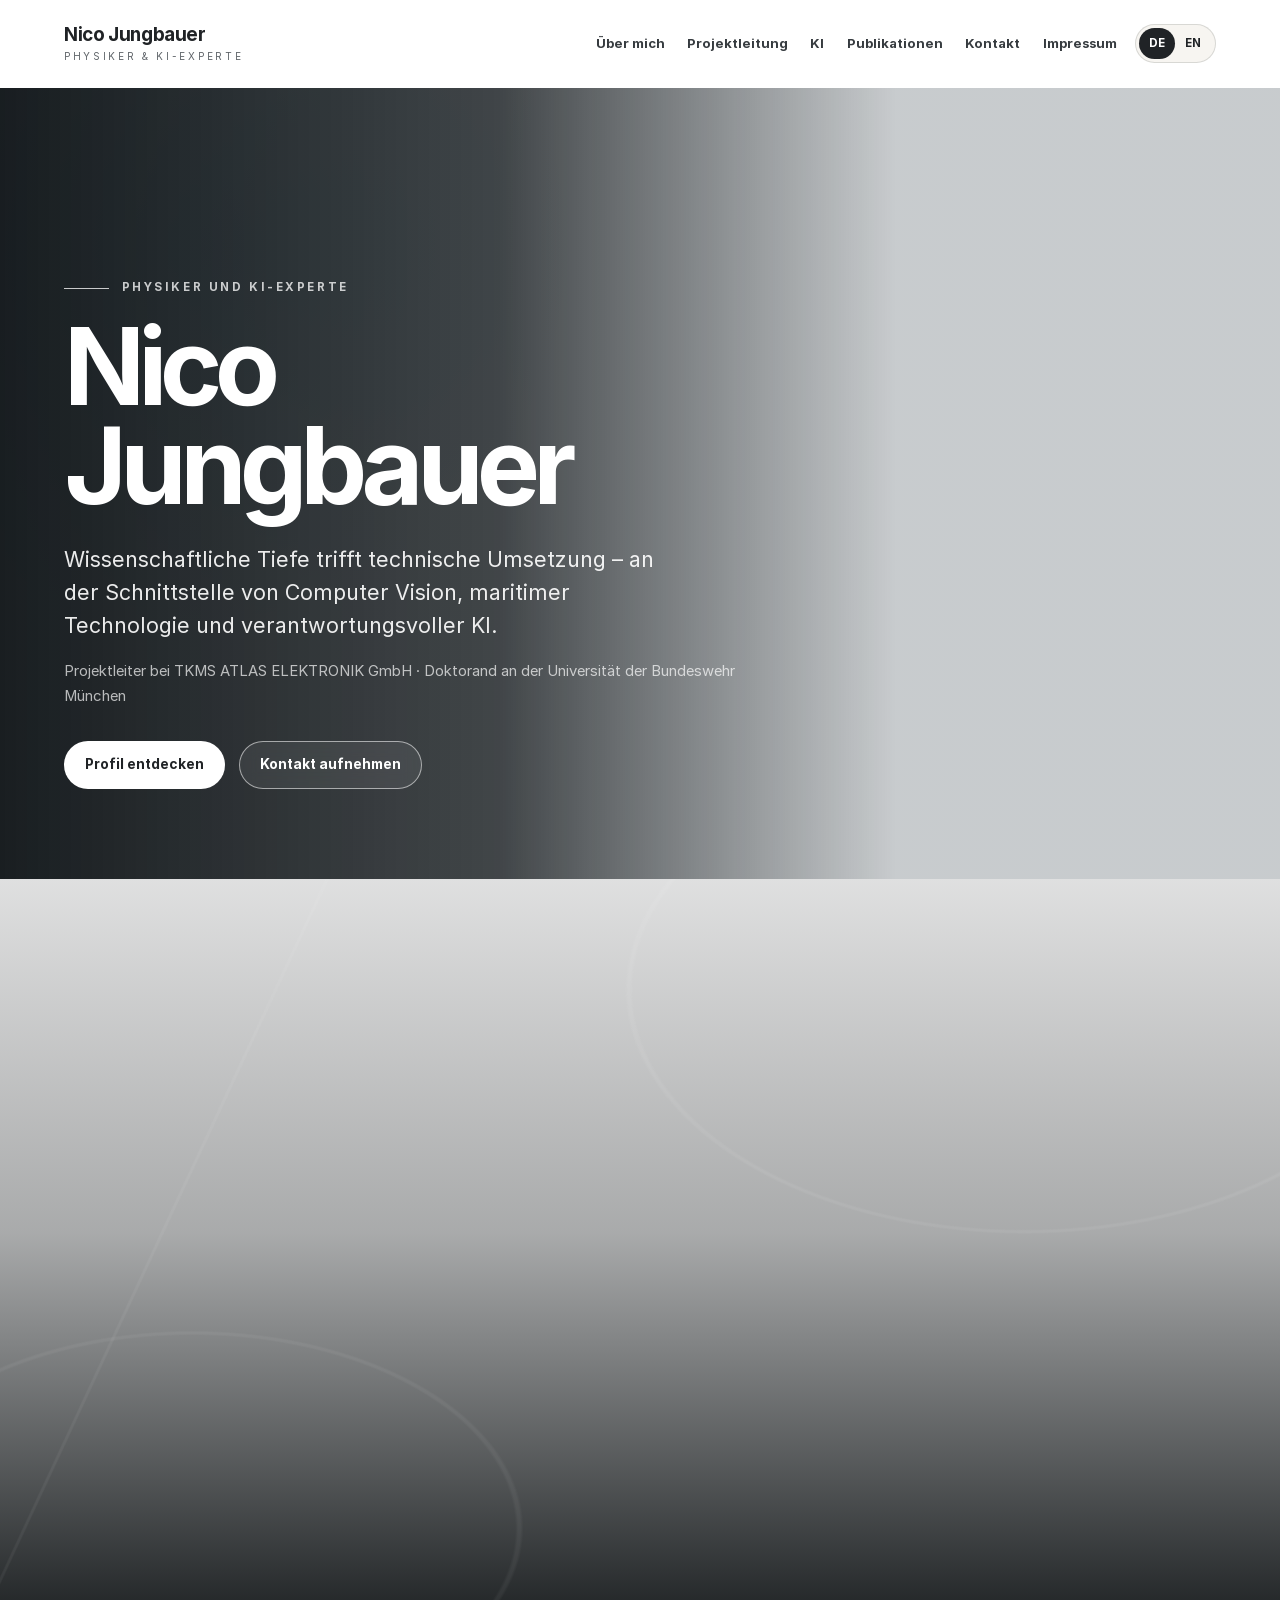
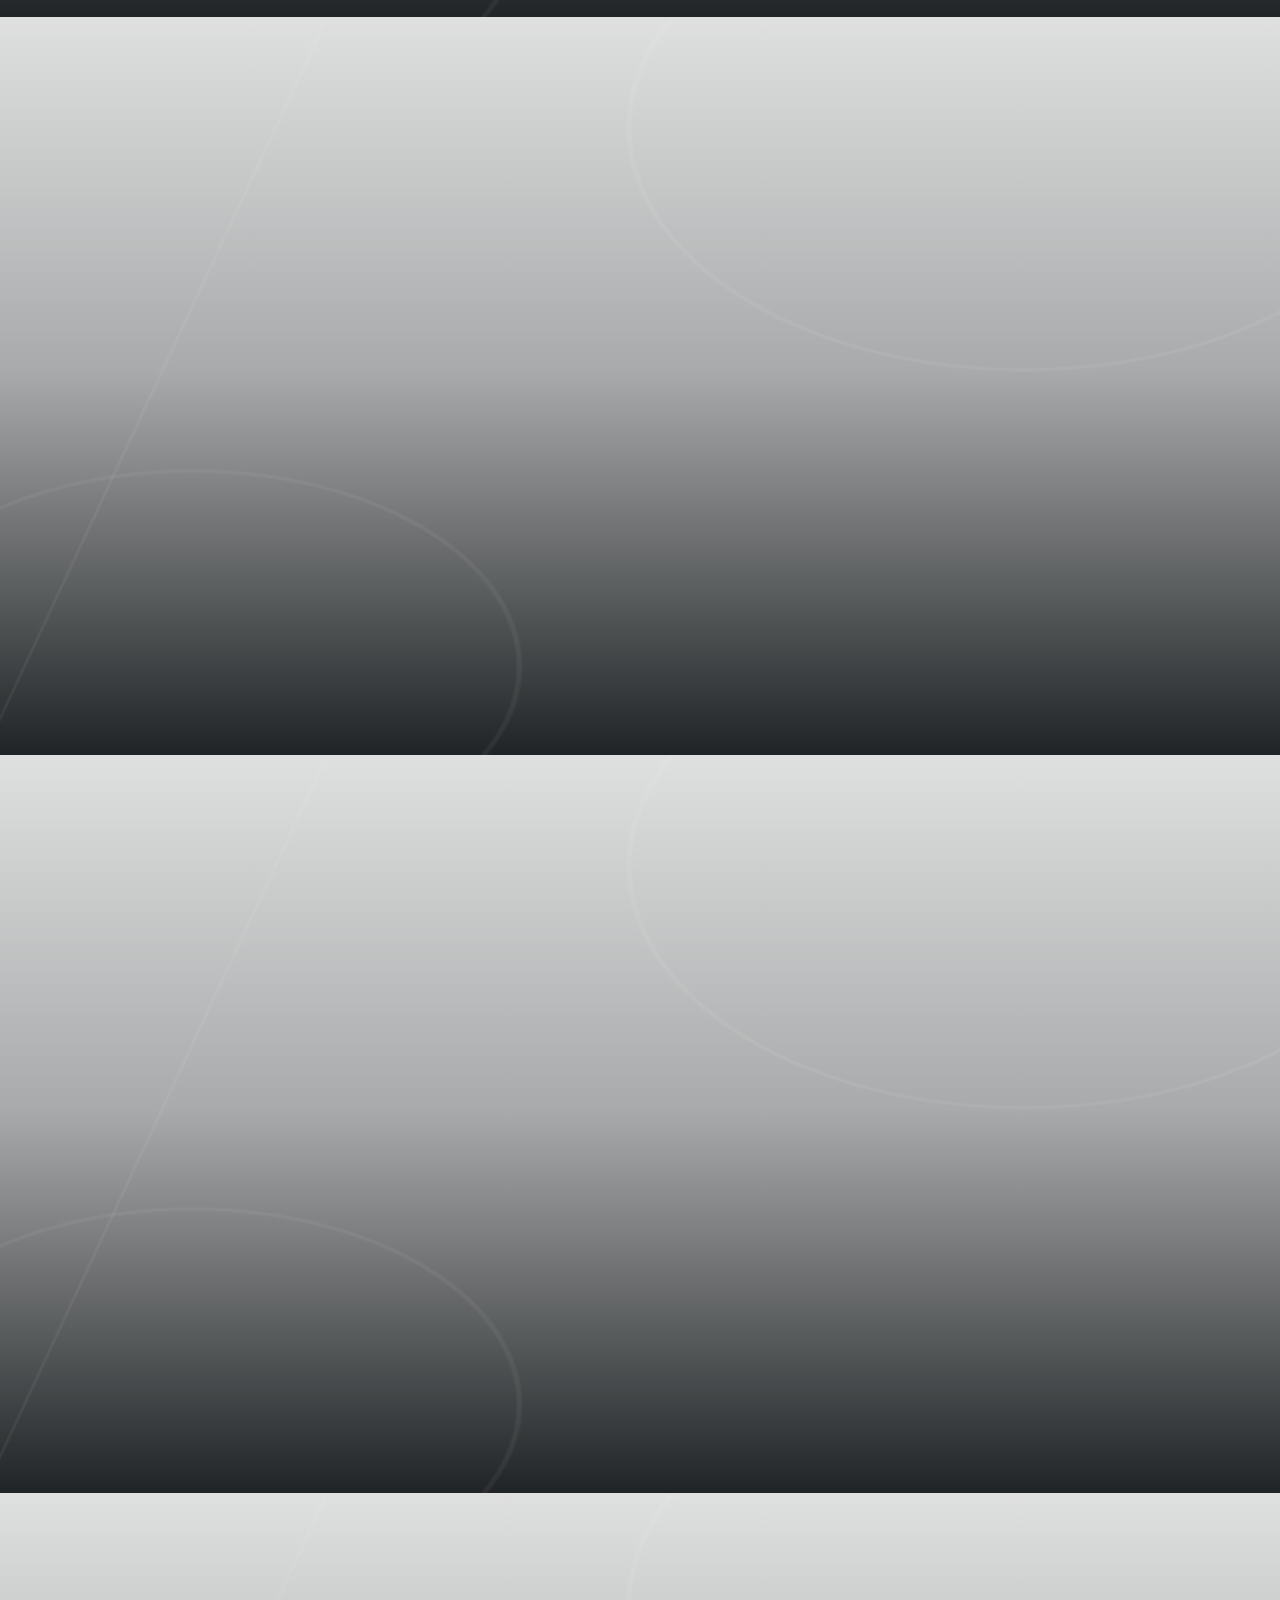
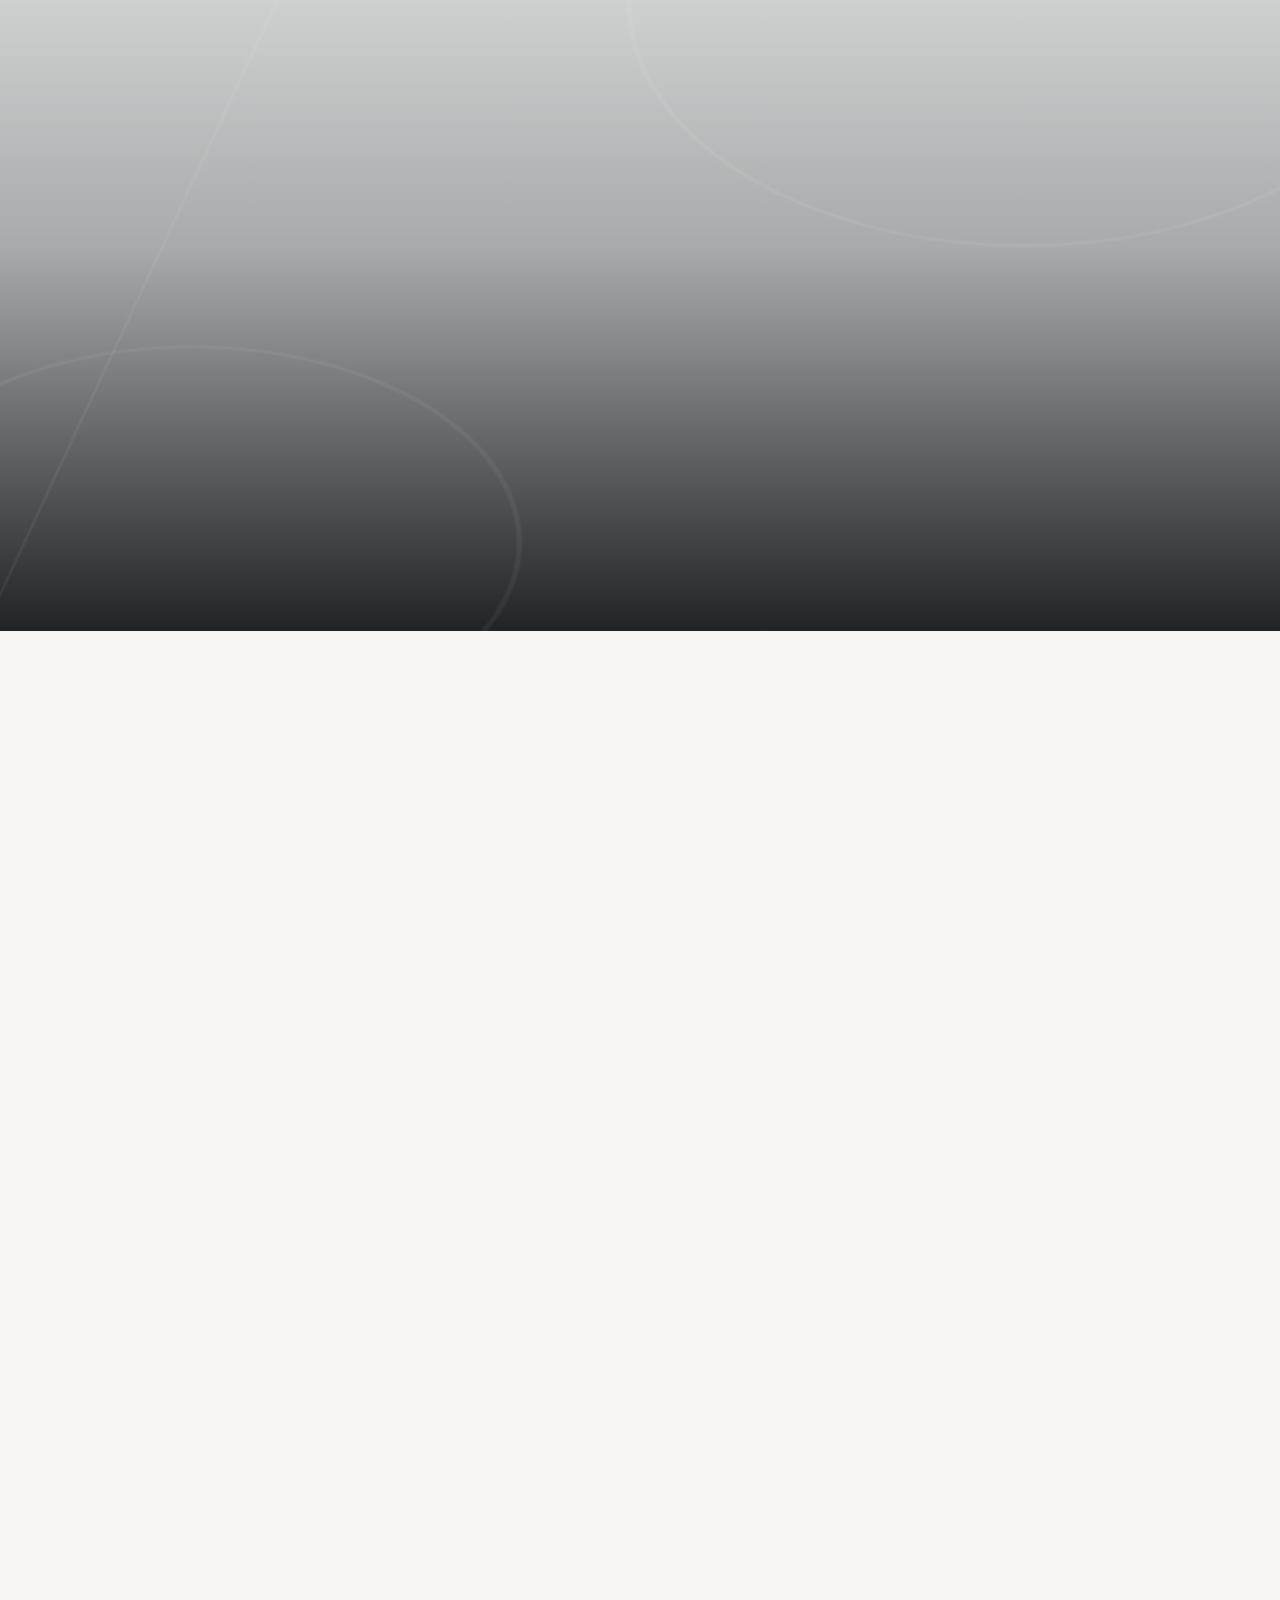
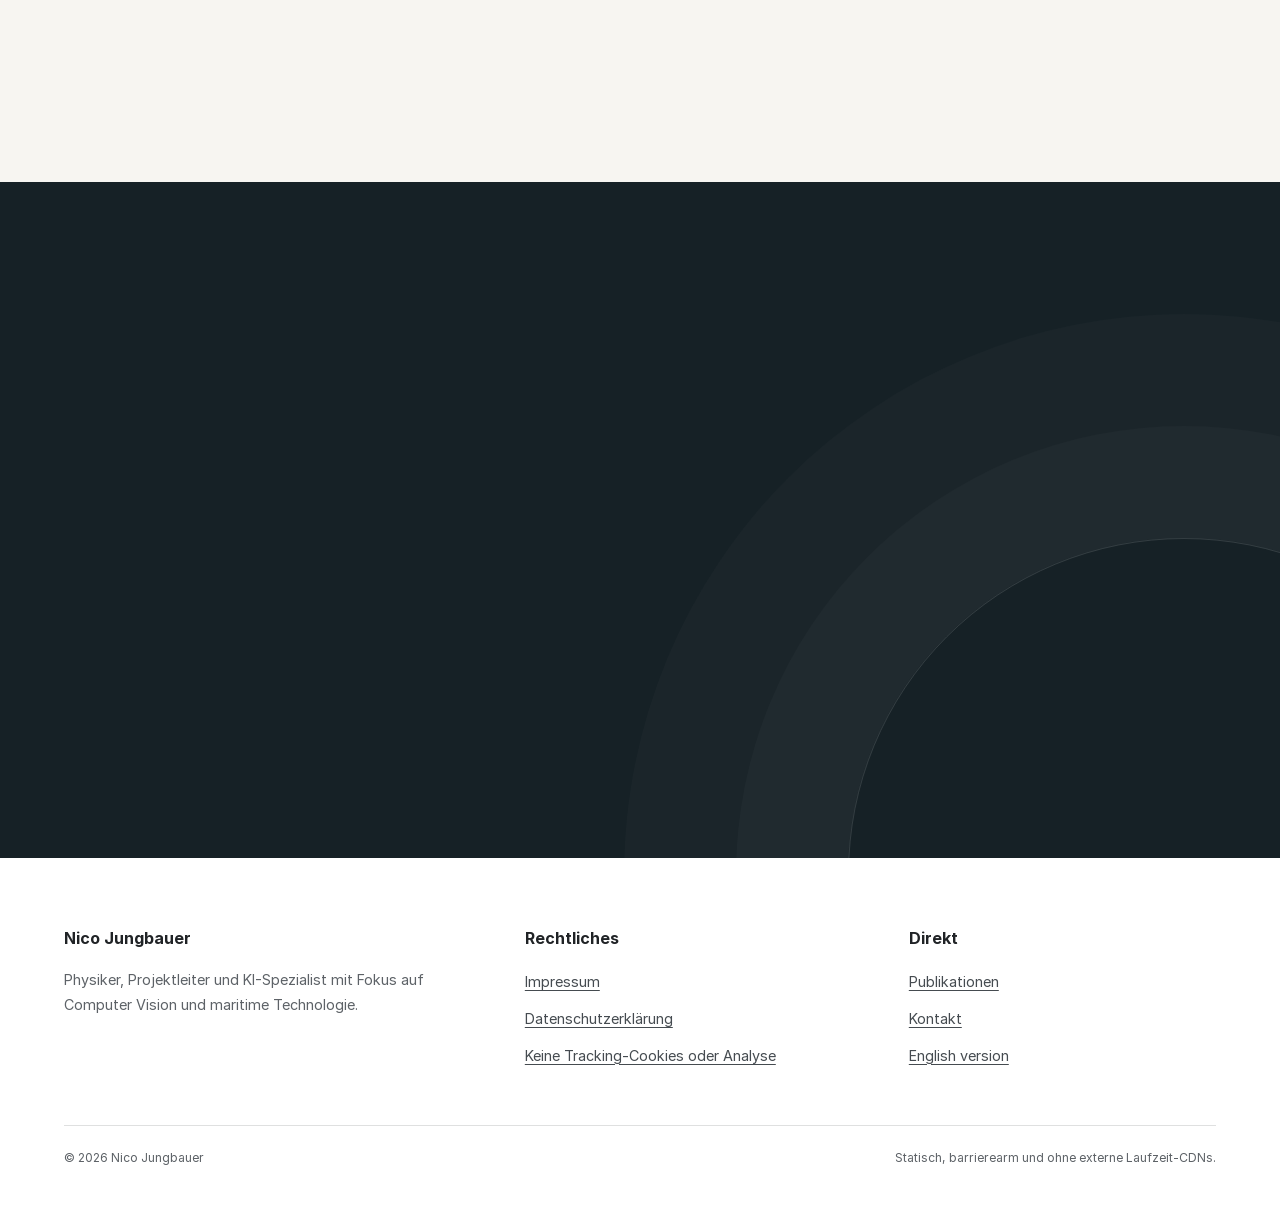
==== index.html @ d25a511f "Website veröffentlichen" ====
<!doctype html>
<html lang="de" class="no-js">
  <head>
    <meta charset="utf-8">
    <meta name="viewport" content="width=device-width, initial-scale=1">
    <meta name="color-scheme" content="light">
    <meta name="theme-color" content="#162126">
    <meta name="referrer" content="no-referrer">
    <meta
      http-equiv="Content-Security-Policy"
      content="default-src 'self'; base-uri 'self'; connect-src 'none'; font-src 'self'; form-action 'none'; frame-src 'none'; img-src 'self' data:; object-src 'none'; script-src 'self'; style-src 'self'"
    >
    <meta
      name="description"
      content="Nico Jungbauer – Physiker, Projektleiter und KI-Spezialist mit Fokus auf Computer Vision, Explainable AI und maritime Technologie."
    >
    <meta name="robots" content="index, follow">
    <meta property="og:type" content="website">
    <meta property="og:locale" content="de_DE">
    <meta property="og:locale:alternate" content="en_GB">
    <meta property="og:title" content="Nico Jungbauer | Physiker &amp; KI-Experte">
    <meta
      property="og:description"
      content="Projektleitung, Computer Vision und verantwortungsvolle KI."
    >
    <meta property="og:url" content="https://jungbauernico.github.io/">
    <meta
      property="og:image"
      content="https://jungbauernico.github.io/assets/images/file_000000005a50720a90067e7f6952ca66-1024.webp"
    >
    <meta name="twitter:card" content="summary_large_image">
    <link rel="canonical" href="https://jungbauernico.github.io/">
    <link rel="alternate" hreflang="de" href="https://jungbauernico.github.io/">
    <link rel="alternate" hreflang="en" href="https://jungbauernico.github.io/en/">
    <link rel="alternate" hreflang="x-default" href="https://jungbauernico.github.io/">
    <link
      rel="preload"
      href="assets/fonts/Inter-Regular.woff2"
      as="font"
      type="font/woff2"
      crossorigin
    >
    <link
      rel="preload"
      href="assets/images/file_000000005a50720a90067e7f6952ca66-1024.webp"
      as="image"
      type="image/webp"
      media="(min-width: 769px)"
    >
    <link rel="stylesheet" href="assets/css/styles.css">
    <script src="assets/js/main.js" defer></script>
    <title>Nico Jungbauer | Physiker, Projektleiter &amp; KI-Spezialist</title>
  </head>
  <body>
    <a class="skip-link" href="#main-content">Zum Inhalt springen</a>

    <header class="site-header" data-header data-menu-open="false">
      <div class="nav-shell">
        <a class="brand" href="#top" aria-label="Nico Jungbauer – Startseite">
          <span class="brand__name">Nico Jungbauer</span>
          <span class="brand__role">Physiker &amp; KI-Experte</span>
        </a>

        <button
          class="nav-toggle"
          type="button"
          aria-expanded="false"
          aria-controls="primary-navigation"
          aria-label="Navigation öffnen"
          data-menu-toggle
        >
          <span class="nav-toggle__lines" aria-hidden="true"></span>
        </button>

        <nav
          class="primary-nav"
          id="primary-navigation"
          aria-label="Hauptnavigation"
          data-navigation
        >
          <a href="#about">Über mich</a>
          <a href="#project-lead">Projektleitung</a>
          <a href="#ai-specialist">KI</a>
          <a href="#publications">Publikationen</a>
          <a href="#contact">Kontakt</a>
          <a href="legal.html#impressum">Impressum</a>
        </nav>

        <div class="language-switch" aria-label="Sprache wählen">
          <span lang="de" aria-current="true">DE</span>
          <a href="en/" lang="en" hreflang="en" aria-label="Switch to English">EN</a>
        </div>
      </div>
    </header>

    <main id="main-content">
      <section class="profile-section" id="top" aria-labelledby="profile-title">
        <picture class="profile-media">
          <source
            media="(min-width: 769px)"
            srcset="assets/images/file_000000005a50720a90067e7f6952ca66-1024.webp"
            type="image/webp"
          >
          <img
            src="assets/images/file_000000005a50720a90067e7f6952ca66-768.webp"
            alt="Porträt von Nico Jungbauer im dunklen Anzug mit blauer Krawatte"
            width="768"
            height="1152"
            fetchpriority="high"
            decoding="async"
          >
        </picture>
        <div class="profile-content">
          <div class="profile-copy reveal">
            <p class="eyebrow">Physiker und KI-Experte</p>
            <h1 class="profile-title" id="profile-title">Nico Jungbauer</h1>
            <p class="profile-lead">
              Wissenschaftliche Tiefe trifft technische Umsetzung – an der Schnittstelle von
              Computer Vision, maritimer Technologie und verantwortungsvoller KI.
            </p>
            <p class="profile-meta">
              Projektleiter bei TKMS ATLAS ELEKTRONIK GmbH · Doktorand an der Universität der
              Bundeswehr München
            </p>
            <div class="button-row">
              <a class="button button--light" href="#about">Profil entdecken</a>
              <a class="button button--ghost" href="#contact">Kontakt aufnehmen</a>
            </div>
          </div>
        </div>
      </section>

      <section class="image-panel panel--about" id="about" aria-labelledby="about-title">
        <picture class="panel-media" aria-hidden="true">
          <source
            srcset="assets/images/nico-jungbauer-about-960.webp 960w, assets/images/nico-jungbauer-about-1600.webp 1600w"
            sizes="100vw"
            type="image/webp"
          >
          <img
            src="assets/images/nico-jungbauer-about-960.webp"
            alt=""
            width="960"
            height="959"
            loading="lazy"
            decoding="async"
          >
        </picture>
        <div class="panel-content">
          <div class="panel-copy reveal">
            <p class="section-index">01 · Profil</p>
            <h2 class="panel-title" id="about-title">Über mich</h2>
            <p class="panel-text">
              Projektleiter bei TKMS ATLAS ELEKTRONIK GmbH · Doktorand an der Universität der
              Bundeswehr München im Bereich Computer Vision.
            </p>
          </div>
        </div>
      </section>

      <section
        class="image-panel panel--project"
        id="project-lead"
        aria-labelledby="project-title"
      >
        <picture class="panel-media" aria-hidden="true">
          <source
            srcset="assets/images/project-lead-768.webp 768w, assets/images/project-lead-1024.webp 1024w"
            sizes="100vw"
            type="image/webp"
          >
          <img
            src="assets/images/project-lead-768.webp"
            alt=""
            width="768"
            height="768"
            loading="lazy"
            decoding="async"
          >
        </picture>
        <div class="panel-content">
          <div class="panel-copy reveal">
            <p class="section-index">02 · Verantwortung</p>
            <h2 class="panel-title" id="project-title">Projektleitung</h2>
            <p class="panel-text">
              Leitung eines öffentlich geförderten Projekts mit Fokus auf maritime
              Verteidigungstechnologie. Verantwortlich für Ressourcenplanung,
              Stakeholder-Management und das Erreichen technischer Meilensteine.
            </p>
          </div>
        </div>
      </section>

      <section
        class="image-panel panel--ai"
        id="ai-specialist"
        aria-labelledby="ai-title"
      >
        <picture class="panel-media" aria-hidden="true">
          <source
            srcset="assets/images/xai-960.webp 960w, assets/images/xai-1536.webp 1536w"
            sizes="100vw"
            type="image/webp"
          >
          <img
            src="assets/images/xai-960.webp"
            alt=""
            width="960"
            height="640"
            loading="lazy"
            decoding="async"
          >
        </picture>
        <div class="panel-content">
          <div class="panel-copy reveal">
            <p class="section-index">03 · Forschung</p>
            <h2 class="panel-title" id="ai-title">KI-Spezialist</h2>
            <p class="panel-text">
              Forschung am Lehrstuhl für Computer Vision. Schwerpunkt: Entwicklung
              unsicherheitsbewusster Ansätze und Methoden der Erklärbarkeit für moderne
              Computer-Vision-Architekturen.
            </p>
          </div>
        </div>
      </section>

      <section
        class="image-panel panel--physics"
        id="background"
        aria-labelledby="background-title"
      >
        <picture class="panel-media" aria-hidden="true">
          <source
            srcset="assets/images/physics-768.webp 768w, assets/images/physics-1024.webp 1024w"
            sizes="100vw"
            type="image/webp"
          >
          <img
            src="assets/images/physics-768.webp"
            alt=""
            width="768"
            height="768"
            loading="lazy"
            decoding="async"
          >
        </picture>
        <div class="panel-content">
          <div class="panel-copy reveal">
            <p class="section-index">04 · Hintergrund</p>
            <h2 class="panel-title" id="background-title">Physiker</h2>
            <p class="panel-text">
              Spezialisierung: Computer Vision und Astroteilchenphysik. Abschlussarbeit:
              Klassifikation von Astroteilchen mit Graph Neural Networks.
            </p>
          </div>
        </div>
      </section>

      <section class="publications-section" id="publications" aria-labelledby="publications-title">
        <div class="shell">
          <div class="section-heading reveal">
            <h2 class="section-heading__title" id="publications-title">
              Publikationen &amp; geistiges Eigentum
            </h2>
            <p class="section-heading__copy">
              Arbeiten zu maritimer Wahrnehmung, erklärbarer KI, Unsicherheitsmodellierung und
              risikobewusster autonomer Navigation.
            </p>
          </div>

          <div class="publication-grid reveal">
            <article class="publication-card">
              <span class="publication-card__type">Patente</span>
              <h3 class="publication-card__title">Vier Patente eingereicht</h3>
              <div class="publication-card__meta">
                <span>Technische Innovationen</span>
                <span aria-hidden="true">04</span>
              </div>
            </article>

            <a
              class="publication-card"
              href="https://so04.tci-thaijo.org/index.php/MTR/article/view/277976"
              target="_blank"
              rel="noopener noreferrer"
            >
              <span class="publication-card__type">Fachartikel</span>
              <h3 class="publication-card__title">
                Maritime vision datasets for autonomous navigation: A comparative analysis
              </h3>
              <div class="publication-card__meta">
                <span>Maritime Technology and Research</span>
                <span class="publication-card__arrow" aria-hidden="true">↗</span>
              </div>
              <span class="visually-hidden">Öffnet in einem neuen Tab</span>
            </a>

            <a
              class="publication-card"
              href="https://www.gcpr-vmv.de/online-proceedings"
              target="_blank"
              rel="noopener noreferrer"
            >
              <span class="publication-card__type">Konferenzbeitrag</span>
              <h3 class="publication-card__title">
                Correlating Explainability and Predictive Uncertainty under Controlled
                Perturbations for Maritime Object Detection
              </h3>
              <div class="publication-card__meta">
                <span>GCPR / VMV</span>
                <span class="publication-card__arrow" aria-hidden="true">↗</span>
              </div>
              <span class="visually-hidden">Öffnet in einem neuen Tab</span>
            </a>

            <a
              class="publication-card"
              href="https://cmsweb.com.sg/rps2prod/esrel2026/epro/html/esrel26-p26183.html"
              target="_blank"
              rel="noopener noreferrer"
            >
              <span class="publication-card__type">Konferenzbeitrag</span>
              <h3 class="publication-card__title">
                Quantitative Risk Assessment for Maritime Autonomous Navigation Using AI
                Perception Metrics and Bayesian Networks
              </h3>
              <div class="publication-card__meta">
                <span>ESREL 2026</span>
                <span class="publication-card__arrow" aria-hidden="true">↗</span>
              </div>
              <span class="visually-hidden">Öffnet in einem neuen Tab</span>
            </a>
          </div>
        </div>
      </section>

      <section class="contact-section" id="contact" aria-labelledby="contact-title">
        <div class="shell contact-layout">
          <div class="reveal">
            <p class="eyebrow">Kontakt</p>
            <h2 class="contact-title" id="contact-title">Lassen Sie uns sprechen.</h2>
            <p class="contact-intro">
              Für fachlichen Austausch zu Computer Vision, Explainable AI, maritimer Autonomie
              und technischer Projektleitung.
            </p>
          </div>

          <ul class="contact-list reveal" aria-label="Kontaktmöglichkeiten">
            <li>
              <a
                href="legal.html#impressum"
                data-email-link
                data-user="jnico"
                data-domain="hotmail.de"
              >
                <span class="contact-list__label">E-Mail</span>
                <span class="contact-list__value" data-contact-value>
                  jnico [at] hotmail [dot] de
                </span>
                <span class="contact-list__arrow" aria-hidden="true">↗</span>
              </a>
            </li>
            <li>
              <a
                href="legal.html#impressum"
                data-phone-link
                data-country="49"
                data-number="1738203427"
              >
                <span class="contact-list__label">Telefon</span>
                <span class="contact-list__value">+49 173 820 3427</span>
                <span class="contact-list__arrow" aria-hidden="true">↗</span>
              </a>
            </li>
            <li>
              <a
                href="https://linkedin.com/in/nico-jungbauer-97277a295"
                target="_blank"
                rel="noopener noreferrer"
              >
                <span class="contact-list__label">Netzwerk</span>
                <span class="contact-list__value">LinkedIn</span>
                <span class="contact-list__arrow" aria-hidden="true">↗</span>
                <span class="visually-hidden">Öffnet in einem neuen Tab</span>
              </a>
            </li>
            <li>
              <a
                href="legal.html#impressum"
                target="_blank"
                rel="noopener noreferrer"
                data-whatsapp-link
                data-country="49"
                data-number="1738203427"
              >
                <span class="contact-list__label">Messenger</span>
                <span class="contact-list__value">WhatsApp</span>
                <span class="contact-list__arrow" aria-hidden="true">↗</span>
                <span class="visually-hidden">Öffnet in einem neuen Tab</span>
              </a>
            </li>
          </ul>
        </div>
      </section>
    </main>

    <footer class="site-footer">
      <div class="shell">
        <div class="footer-grid">
          <div>
            <h2 class="footer-title">Nico Jungbauer</h2>
            <p class="footer-copy">
              Physiker, Projektleiter und KI-Spezialist mit Fokus auf Computer Vision und
              maritime Technologie.
            </p>
          </div>
          <div>
            <h2 class="footer-title">Rechtliches</h2>
            <ul class="footer-links">
              <li><a href="legal.html#impressum">Impressum</a></li>
              <li><a href="legal.html#datenschutz">Datenschutzerklärung</a></li>
              <li><a href="legal.html#datenschutz">Keine Tracking-Cookies oder Analyse</a></li>
            </ul>
          </div>
          <div>
            <h2 class="footer-title">Direkt</h2>
            <ul class="footer-links">
              <li><a href="#publications">Publikationen</a></li>
              <li><a href="#contact">Kontakt</a></li>
              <li><a href="en/" lang="en" hreflang="en">English version</a></li>
            </ul>
          </div>
        </div>
        <div class="footer-bottom">
          <p>© <span data-current-year>2026</span> Nico Jungbauer</p>
          <p>Statisch, barrierearm und ohne externe Laufzeit-CDNs.</p>
        </div>
      </div>
    </footer>
  </body>
</html>
---- assets/css/styles.css ----
@font-face {
  font-family: "Inter";
  src: url("../fonts/Inter-Regular.woff2") format("woff2");
  font-style: normal;
  font-weight: 400;
  font-display: swap;
}

@font-face {
  font-family: "Inter";
  src: url("../fonts/Inter-Bold.woff2") format("woff2");
  font-style: normal;
  font-weight: 700;
  font-display: swap;
}

:root {
  --ink: #202326;
  --ink-soft: #5d6267;
  --paper: #f7f5f1;
  --white: #ffffff;
  --line: rgba(32, 35, 38, 0.14);
  --accent: #296b86;
  --accent-dark: #154b62;
  --accent-pale: #dcecf2;
  --warm: #b96f4e;
  --header-height: 6.8rem;
  --content: min(72rem, calc(100% - 3rem));
  --reading: min(49rem, calc(100% - 3rem));
  --shadow: 0 1.5rem 4rem rgba(18, 24, 27, 0.14);
  --ease: cubic-bezier(0.22, 1, 0.36, 1);
}

*,
*::before,
*::after {
  box-sizing: border-box;
}

html {
  scroll-behavior: smooth;
  scroll-padding-top: calc(var(--header-height) + 1rem);
  color-scheme: light;
}

body {
  margin: 0;
  overflow-x: hidden;
  background: var(--white);
  color: var(--ink);
  font-family: "Inter", Arial, sans-serif;
  font-size: 1rem;
  line-height: 1.7;
  text-rendering: optimizeLegibility;
  -webkit-font-smoothing: antialiased;
}

body.menu-locked {
  overflow: hidden;
}

img,
picture {
  display: block;
  max-width: 100%;
}

a {
  color: inherit;
  text-underline-offset: 0.22em;
  text-decoration-thickness: 0.08em;
}

a:hover {
  text-decoration-thickness: 0.14em;
}

button,
input,
textarea,
select {
  font: inherit;
}

button,
a {
  -webkit-tap-highlight-color: transparent;
}

:focus-visible {
  outline: 0.2rem solid #ffd166;
  outline-offset: 0.25rem;
  box-shadow: 0 0 0 0.38rem #123f52;
}

::selection {
  background: var(--accent-pale);
  color: var(--ink);
}

.visually-hidden {
  position: absolute !important;
  width: 1px !important;
  height: 1px !important;
  padding: 0 !important;
  margin: -1px !important;
  overflow: hidden !important;
  clip: rect(0, 0, 0, 0) !important;
  white-space: nowrap !important;
  border: 0 !important;
}

.skip-link {
  position: fixed;
  z-index: 1000;
  top: 0.75rem;
  left: 0.75rem;
  padding: 0.7rem 1rem;
  border-radius: 0.35rem;
  background: var(--ink);
  color: var(--white);
  transform: translateY(-180%);
  transition: transform 160ms ease;
}

.skip-link:focus {
  transform: translateY(0);
}

.shell {
  width: var(--content);
  margin-inline: auto;
}

.site-header {
  position: sticky;
  z-index: 50;
  top: 0;
  height: var(--header-height);
  border-bottom: 1px solid transparent;
  background: rgba(255, 255, 255, 0.97);
  transition: height 220ms ease, border-color 220ms ease, box-shadow 220ms ease;
}

.site-header.is-scrolled {
  height: 5.4rem;
  border-color: var(--line);
  box-shadow: 0 0.5rem 2rem rgba(20, 25, 28, 0.07);
}

.nav-shell {
  position: relative;
  display: grid;
  grid-template-columns: minmax(12rem, 1fr) auto auto;
  align-items: center;
  gap: 1.15rem;
  width: var(--content);
  height: 100%;
  margin-inline: auto;
}

.brand {
  display: inline-flex;
  flex-direction: column;
  justify-self: start;
  text-decoration: none;
}

.brand__name {
  font-size: 1.18rem;
  font-weight: 700;
  line-height: 1.15;
  letter-spacing: -0.02em;
}

.brand__role {
  margin-top: 0.35rem;
  color: var(--ink-soft);
  font-size: 0.62rem;
  line-height: 1.2;
  letter-spacing: 0.27em;
  text-transform: uppercase;
}

.primary-nav {
  display: flex;
  align-items: center;
  gap: clamp(0.8rem, 1.75vw, 1.55rem);
}

.primary-nav a {
  position: relative;
  padding-block: 0.6rem;
  color: #363b3f;
  font-size: 0.82rem;
  font-weight: 700;
  text-decoration: none;
}

.primary-nav a::after {
  position: absolute;
  right: 0;
  bottom: 0.35rem;
  left: 0;
  height: 0.12rem;
  background: var(--accent);
  content: "";
  transform: scaleX(0);
  transform-origin: right;
  transition: transform 200ms ease;
}

.primary-nav a:hover::after,
.primary-nav a:focus-visible::after,
.primary-nav a[aria-current="page"]::after {
  transform: scaleX(1);
  transform-origin: left;
}

.language-switch {
  display: inline-flex;
  align-items: center;
  justify-self: end;
  min-height: 2.45rem;
  padding: 0.22rem;
  border: 1px solid var(--line);
  border-radius: 999px;
  background: var(--paper);
  font-size: 0.73rem;
  font-weight: 700;
  letter-spacing: 0.08em;
}

.language-switch a,
.language-switch span {
  display: grid;
  min-width: 2.25rem;
  min-height: 1.9rem;
  place-items: center;
  border-radius: 999px;
  text-decoration: none;
}

.language-switch [aria-current="true"] {
  background: var(--ink);
  color: var(--white);
}

.nav-toggle {
  display: none;
  width: 2.75rem;
  height: 2.75rem;
  padding: 0;
  border: 1px solid var(--line);
  border-radius: 50%;
  background: var(--white);
  color: var(--ink);
  cursor: pointer;
}

.nav-toggle__lines,
.nav-toggle__lines::before,
.nav-toggle__lines::after {
  display: block;
  width: 1.05rem;
  height: 0.12rem;
  margin-inline: auto;
  border-radius: 2px;
  background: currentColor;
  content: "";
  transition: transform 180ms ease, opacity 180ms ease;
}

.nav-toggle__lines::before {
  transform: translateY(-0.35rem);
}

.nav-toggle__lines::after {
  transform: translateY(0.23rem);
}

.site-header[data-menu-open="true"] .nav-toggle__lines {
  background: transparent;
}

.site-header[data-menu-open="true"] .nav-toggle__lines::before {
  background: var(--ink);
  transform: translateY(0.05rem) rotate(45deg);
}

.site-header[data-menu-open="true"] .nav-toggle__lines::after {
  background: var(--ink);
  transform: translateY(-0.08rem) rotate(-45deg);
}

.profile-section {
  position: relative;
  isolation: isolate;
  display: grid;
  min-height: calc(100svh - var(--header-height));
  overflow: hidden;
  background: #e9ecee;
}

.profile-section::after {
  position: absolute;
  z-index: -1;
  inset: 0;
  background:
    linear-gradient(90deg, rgba(12, 17, 20, 0.94) 0%, rgba(12, 17, 20, 0.76) 39%, rgba(12, 17, 20, 0.15) 70%),
    radial-gradient(circle at 15% 20%, rgba(77, 167, 199, 0.22), transparent 30%);
  content: "";
}

.profile-media {
  position: absolute;
  z-index: -2;
  inset: 0;
}

.profile-media img {
  width: 100%;
  height: 100%;
  object-fit: cover;
  object-position: 68% 28%;
}

.profile-content {
  align-self: end;
  width: var(--content);
  margin-inline: auto;
  padding-block: clamp(6rem, 15vh, 10rem) clamp(4.5rem, 10vh, 7rem);
  color: var(--white);
}

.profile-copy {
  max-width: 42rem;
}

.eyebrow {
  display: flex;
  align-items: center;
  gap: 0.8rem;
  margin: 0 0 1.25rem;
  color: rgba(255, 255, 255, 0.76);
  font-size: 0.73rem;
  font-weight: 700;
  letter-spacing: 0.22em;
  text-transform: uppercase;
}

.eyebrow::before {
  width: 2.8rem;
  height: 1px;
  background: currentColor;
  content: "";
}

.profile-title {
  max-width: 11ch;
  margin: 0;
  font-size: clamp(3.35rem, 8.3vw, 7.8rem);
  font-weight: 700;
  line-height: 0.93;
  letter-spacing: -0.065em;
}

.profile-lead {
  max-width: 39rem;
  margin: 1.7rem 0 0;
  color: rgba(255, 255, 255, 0.91);
  font-size: clamp(1.05rem, 1.7vw, 1.34rem);
  line-height: 1.55;
}

.profile-meta {
  max-width: 43rem;
  margin: 1rem 0 0;
  color: rgba(255, 255, 255, 0.69);
  font-size: 0.93rem;
}

.button-row {
  display: flex;
  flex-wrap: wrap;
  gap: 0.85rem;
  margin-top: 2rem;
}

.button {
  display: inline-flex;
  align-items: center;
  justify-content: center;
  min-height: 3rem;
  padding: 0.7rem 1.25rem;
  border: 1px solid transparent;
  border-radius: 999px;
  font-size: 0.86rem;
  font-weight: 700;
  text-decoration: none;
  transition: transform 180ms ease, background 180ms ease, border-color 180ms ease;
}

.button:hover {
  transform: translateY(-0.14rem);
}

.button--light {
  background: var(--white);
  color: var(--ink);
}

.button--ghost {
  border-color: rgba(255, 255, 255, 0.55);
  background: rgba(255, 255, 255, 0.07);
  color: var(--white);
  backdrop-filter: blur(0.5rem);
}

.image-panel {
  position: relative;
  isolation: isolate;
  display: grid;
  min-height: clamp(34rem, 82svh, 49rem);
  overflow: hidden;
  color: var(--white);
}

.panel-media,
.panel-media img {
  position: absolute;
  z-index: -2;
  inset: 0;
  width: 100%;
  height: 100%;
}

.panel-media img {
  object-fit: cover;
  transition: transform 1.2s var(--ease), filter 1.2s var(--ease);
}

.image-panel::before,
.image-panel::after {
  position: absolute;
  z-index: -1;
  inset: 0;
  content: "";
  pointer-events: none;
}

.image-panel::before {
  background: linear-gradient(0deg, rgba(8, 12, 14, 0.9) 0%, rgba(8, 12, 14, 0.35) 52%, rgba(8, 12, 14, 0.13) 100%);
}

.image-panel::after {
  opacity: 0.45;
  background:
    linear-gradient(115deg, transparent 0 20%, rgba(255, 255, 255, 0.12) 20.1% 20.2%, transparent 20.3% 100%),
    radial-gradient(ellipse at 80% 15%, transparent 0 27%, rgba(255, 255, 255, 0.14) 27.2% 27.35%, transparent 27.55% 100%),
    radial-gradient(ellipse at 15% 88%, transparent 0 21%, rgba(255, 255, 255, 0.12) 21.2% 21.35%, transparent 21.55% 100%);
}

.image-panel:hover .panel-media img {
  transform: scale(1.025);
}

.panel--about .panel-media img {
  filter: grayscale(1) contrast(1.06);
  object-position: center 31%;
}

.panel--project .panel-media img {
  object-position: center 42%;
}

.panel--ai .panel-media img {
  filter: saturate(0.62) contrast(1.07);
  object-position: center;
}

.panel--physics .panel-media img {
  object-position: center;
}

.panel-content {
  align-self: end;
  width: var(--content);
  margin-inline: auto;
  padding-block: clamp(4.5rem, 11vh, 7.5rem);
}

.panel-copy {
  max-width: 53rem;
}

.section-index {
  margin: 0 0 1.15rem;
  color: rgba(255, 255, 255, 0.68);
  font-size: 0.74rem;
  font-weight: 700;
  letter-spacing: 0.2em;
  text-transform: uppercase;
}

.panel-title {
  max-width: 14ch;
  margin: 0;
  font-size: clamp(2.55rem, 6.3vw, 5.35rem);
  line-height: 0.98;
  letter-spacing: -0.052em;
}

.panel-text {
  max-width: 51rem;
  margin: 1.45rem 0 0;
  color: rgba(255, 255, 255, 0.9);
  font-size: clamp(1rem, 1.55vw, 1.22rem);
  font-weight: 700;
  line-height: 1.7;
}

.publications-section {
  padding-block: clamp(5.5rem, 10vw, 9rem);
  background: var(--paper);
}

.section-heading {
  display: grid;
  grid-template-columns: minmax(0, 0.8fr) minmax(18rem, 1.2fr);
  gap: clamp(2rem, 6vw, 6rem);
  align-items: end;
  margin-bottom: 3.4rem;
}

.section-heading__title {
  max-width: 12ch;
  margin: 0;
  font-size: clamp(2.6rem, 5.5vw, 4.7rem);
  line-height: 1;
  letter-spacing: -0.055em;
}

.section-heading__copy {
  max-width: 37rem;
  margin: 0;
  color: var(--ink-soft);
  font-size: 1.05rem;
}

.publication-grid {
  display: grid;
  grid-template-columns: repeat(2, minmax(0, 1fr));
  gap: 1px;
  overflow: hidden;
  border: 1px solid var(--line);
  border-radius: 1.2rem;
  background: var(--line);
}

.publication-card {
  position: relative;
  display: flex;
  min-height: 19rem;
  flex-direction: column;
  justify-content: space-between;
  padding: clamp(1.5rem, 4vw, 2.6rem);
  background: var(--white);
  text-decoration: none;
  transition: color 200ms ease, background 200ms ease;
}

a.publication-card:hover {
  background: var(--accent-dark);
  color: var(--white);
}

.publication-card__type {
  color: var(--accent);
  font-size: 0.71rem;
  font-weight: 700;
  letter-spacing: 0.16em;
  text-transform: uppercase;
}

a.publication-card:hover .publication-card__type {
  color: #b9deea;
}

.publication-card__title {
  margin: 2.5rem 0 1.2rem;
  font-size: clamp(1.25rem, 2.3vw, 1.75rem);
  line-height: 1.23;
  letter-spacing: -0.025em;
}

.publication-card__meta {
  display: flex;
  align-items: center;
  justify-content: space-between;
  gap: 1rem;
  color: var(--ink-soft);
  font-size: 0.82rem;
}

a.publication-card:hover .publication-card__meta {
  color: rgba(255, 255, 255, 0.72);
}

.publication-card__arrow {
  font-size: 1.35rem;
  line-height: 1;
  transition: transform 180ms ease;
}

a.publication-card:hover .publication-card__arrow {
  transform: translate(0.2rem, -0.2rem);
}

.contact-section {
  position: relative;
  overflow: hidden;
  padding-block: clamp(5.5rem, 11vw, 10rem);
  background: #162126;
  color: var(--white);
}

.contact-section::after {
  position: absolute;
  right: -15rem;
  bottom: -22rem;
  width: 42rem;
  height: 42rem;
  border: 1px solid rgba(255, 255, 255, 0.13);
  border-radius: 50%;
  box-shadow: 0 0 0 7rem rgba(255, 255, 255, 0.025), 0 0 0 14rem rgba(255, 255, 255, 0.018);
  content: "";
}

.contact-layout {
  position: relative;
  z-index: 1;
  display: grid;
  grid-template-columns: minmax(0, 0.9fr) minmax(20rem, 1.1fr);
  gap: clamp(3rem, 9vw, 8rem);
  align-items: start;
}

.contact-title {
  margin: 0;
  font-size: clamp(3rem, 7.5vw, 6.4rem);
  line-height: 0.95;
  letter-spacing: -0.06em;
}

.contact-intro {
  max-width: 34rem;
  margin: 1.5rem 0 0;
  color: rgba(255, 255, 255, 0.72);
  font-size: 1.05rem;
}

.contact-list {
  display: grid;
  margin: 0;
  padding: 0;
  border-top: 1px solid rgba(255, 255, 255, 0.2);
  list-style: none;
}

.contact-list li {
  border-bottom: 1px solid rgba(255, 255, 255, 0.2);
}

.contact-list a {
  display: grid;
  grid-template-columns: 8rem minmax(0, 1fr) auto;
  gap: 1rem;
  align-items: center;
  min-height: 4.7rem;
  padding-block: 0.85rem;
  text-decoration: none;
}

.contact-list__label {
  color: rgba(255, 255, 255, 0.55);
  font-size: 0.73rem;
  font-weight: 700;
  letter-spacing: 0.14em;
  text-transform: uppercase;
}

.contact-list__value {
  overflow-wrap: anywhere;
  font-weight: 700;
}

.contact-list__arrow {
  transition: transform 180ms ease;
}

.contact-list a:hover .contact-list__arrow {
  transform: translate(0.2rem, -0.2rem);
}

.site-footer {
  padding-block: 4.2rem 1.6rem;
  background: var(--white);
}

.footer-grid {
  display: grid;
  grid-template-columns: 1.25fr 1fr 1fr;
  gap: clamp(2rem, 6vw, 6rem);
  padding-bottom: 3.5rem;
}

.footer-title {
  margin: 0 0 1rem;
  font-size: 1rem;
}

.footer-copy {
  max-width: 24rem;
  margin: 0;
  color: var(--ink-soft);
  font-size: 0.9rem;
}

.footer-links {
  display: grid;
  gap: 0.6rem;
  margin: 0;
  padding: 0;
  list-style: none;
}

.footer-links a {
  color: #454b50;
  font-size: 0.9rem;
}

.footer-bottom {
  display: flex;
  justify-content: space-between;
  gap: 1rem;
  padding-top: 1.4rem;
  border-top: 1px solid var(--line);
  color: var(--ink-soft);
  font-size: 0.76rem;
}

.footer-bottom p {
  margin: 0;
}

.legal-hero {
  padding-block: clamp(4rem, 8vw, 7rem);
  background: var(--paper);
}

.back-link {
  display: inline-flex;
  align-items: center;
  gap: 0.5rem;
  margin-bottom: 2.4rem;
  color: var(--ink-soft);
  font-size: 0.86rem;
  font-weight: 700;
}

.legal-hero h1 {
  max-width: 11ch;
  margin: 0;
  font-size: clamp(3.1rem, 7.5vw, 6.5rem);
  line-height: 0.95;
  letter-spacing: -0.06em;
}

.legal-hero p {
  max-width: 44rem;
  margin: 1.4rem 0 0;
  color: var(--ink-soft);
  font-size: 1.04rem;
}

.legal-layout {
  display: grid;
  grid-template-columns: 15rem minmax(0, 1fr);
  gap: clamp(3rem, 8vw, 7rem);
  width: var(--content);
  margin-inline: auto;
  padding-block: clamp(4.5rem, 9vw, 8rem);
}

.legal-toc {
  position: sticky;
  top: calc(var(--header-height) + 2rem);
  align-self: start;
  padding: 1.4rem;
  border: 1px solid var(--line);
  border-radius: 0.9rem;
}

.legal-toc h2 {
  margin: 0 0 0.8rem;
  font-size: 0.75rem;
  letter-spacing: 0.14em;
  text-transform: uppercase;
}

.legal-toc ol {
  display: grid;
  gap: 0.45rem;
  margin: 0;
  padding-left: 1.25rem;
  color: var(--ink-soft);
  font-size: 0.83rem;
}

.legal-copy {
  min-width: 0;
  max-width: 50rem;
}

.legal-copy > section + section {
  margin-top: 6rem;
  padding-top: 5rem;
  border-top: 1px solid var(--line);
}

.legal-copy h2 {
  margin: 0 0 1.8rem;
  font-size: clamp(2.1rem, 4.5vw, 3.5rem);
  line-height: 1.05;
  letter-spacing: -0.045em;
}

.legal-copy h3 {
  margin: 2.6rem 0 0.8rem;
  font-size: 1.18rem;
  line-height: 1.35;
}

.legal-copy h4 {
  margin: 1.6rem 0 0.55rem;
  font-size: 1rem;
}

.legal-copy p,
.legal-copy li {
  color: #4c5257;
}

.legal-copy p {
  margin: 0 0 1rem;
}

.legal-copy ul {
  margin: 0.6rem 0 1.4rem;
  padding-left: 1.2rem;
}

.legal-copy address {
  margin: 1rem 0;
  padding: 1.4rem;
  border-left: 0.22rem solid var(--accent);
  background: var(--paper);
  font-style: normal;
}

.legal-copy .notice {
  padding: 1rem 1.2rem;
  border: 1px solid #c8dce4;
  border-radius: 0.7rem;
  background: #eff7fa;
  color: #264754;
  font-size: 0.9rem;
}

.updated {
  display: inline-flex;
  margin-bottom: 1.6rem;
  padding: 0.28rem 0.68rem;
  border-radius: 999px;
  background: var(--accent-pale);
  color: var(--accent-dark) !important;
  font-size: 0.74rem;
  font-weight: 700;
}

.error-page {
  display: grid;
  min-height: calc(100svh - var(--header-height));
  place-items: center;
  padding: 3rem 1.5rem;
  background: var(--paper);
  text-align: center;
}

.error-page__code {
  margin: 0;
  color: var(--accent);
  font-size: clamp(5rem, 20vw, 12rem);
  font-weight: 700;
  line-height: 0.85;
  letter-spacing: -0.08em;
}

.error-page h1 {
  margin: 1.5rem 0 0.65rem;
  font-size: clamp(1.7rem, 4vw, 2.6rem);
}

.error-page p {
  max-width: 35rem;
  margin: 0 auto 1.8rem;
  color: var(--ink-soft);
}

.no-js .reveal {
  opacity: 1;
  transform: none;
}

.js .reveal {
  opacity: 0;
  transform: translateY(2rem);
  transition: opacity 700ms var(--ease), transform 700ms var(--ease);
}

.js .reveal.is-visible {
  opacity: 1;
  transform: none;
}

@media (max-width: 68rem) {
  :root {
    --content: min(100% - 2.5rem, 62rem);
  }

  .nav-shell {
    grid-template-columns: minmax(10rem, 1fr) auto auto;
  }

  .js .nav-toggle {
    display: grid;
    place-items: center;
  }

  .js .primary-nav {
    position: absolute;
    top: calc(100% - 0.25rem);
    right: 0;
    display: grid;
    width: min(22rem, calc(100vw - 2rem));
    max-height: calc(100svh - var(--header-height) - 1rem);
    gap: 0;
    overflow: auto;
    padding: 0.75rem;
    border: 1px solid var(--line);
    border-radius: 1rem;
    background: var(--white);
    box-shadow: var(--shadow);
    opacity: 0;
    pointer-events: none;
    transform: translateY(-0.6rem) scale(0.98);
    transform-origin: top right;
    transition: opacity 160ms ease, transform 160ms ease, visibility 160ms ease;
    visibility: hidden;
  }

  .js .site-header[data-menu-open="true"] .primary-nav {
    opacity: 1;
    pointer-events: auto;
    transform: none;
    visibility: visible;
  }

  .js .primary-nav a {
    min-height: 3rem;
    padding: 0.85rem 1rem;
    border-radius: 0.6rem;
    font-size: 0.95rem;
  }

  .js .primary-nav a:hover {
    background: var(--paper);
  }

  .js .primary-nav a::after {
    display: none;
  }

  .no-js .nav-shell {
    grid-template-columns: 1fr auto;
    height: auto;
    padding-block: 1rem;
  }

  .no-js .site-header {
    height: auto;
  }

  .no-js .primary-nav {
    grid-column: 1 / -1;
    flex-wrap: wrap;
    padding-bottom: 0.5rem;
  }

  .section-heading,
  .contact-layout {
    grid-template-columns: 1fr;
  }

  .section-heading {
    align-items: start;
  }

  .section-heading__title {
    max-width: 15ch;
  }

  .legal-layout {
    grid-template-columns: 1fr;
  }

  .legal-toc {
    position: static;
  }
}

@media (max-width: 46rem) {
  :root {
    --header-height: 5.5rem;
    --content: min(100% - 2rem, 40rem);
    --reading: min(100% - 2rem, 40rem);
  }

  .site-header.is-scrolled {
    height: 5rem;
  }

  .nav-shell {
    grid-template-columns: minmax(0, 1fr) auto auto;
    gap: 0.55rem;
  }

  .brand__name {
    font-size: 1rem;
  }

  .brand__role {
    max-width: 12rem;
    overflow: hidden;
    font-size: 0.55rem;
    letter-spacing: 0.18em;
    text-overflow: ellipsis;
    white-space: nowrap;
  }

  .language-switch {
    min-height: 2.35rem;
  }

  .language-switch a,
  .language-switch span {
    min-width: 2rem;
    min-height: 1.8rem;
  }

  .nav-toggle {
    width: 2.55rem;
    height: 2.55rem;
  }

  .profile-section {
    min-height: 43rem;
  }

  .profile-section::after {
    background: linear-gradient(0deg, rgba(10, 14, 17, 0.95) 0%, rgba(10, 14, 17, 0.52) 50%, rgba(10, 14, 17, 0.08) 100%);
  }

  .profile-media img {
    object-position: 50% 18%;
  }

  .profile-content {
    padding-block: 11rem 3.3rem;
  }

  .profile-title {
    font-size: clamp(3.2rem, 16vw, 5.3rem);
  }

  .profile-lead {
    font-size: 1rem;
  }

  .profile-meta {
    font-size: 0.82rem;
  }

  .button-row {
    gap: 0.55rem;
  }

  .button {
    min-height: 2.8rem;
    padding-inline: 1rem;
    font-size: 0.8rem;
  }

  .image-panel {
    min-height: 30rem;
  }

  .panel-content {
    padding-block: 4rem 3.3rem;
  }

  .panel-title {
    font-size: clamp(2.4rem, 12vw, 3.75rem);
  }

  .panel-text {
    font-size: 0.93rem;
    line-height: 1.65;
  }

  .panel--about .panel-media img {
    object-position: 51% 28%;
  }

  .publication-grid {
    grid-template-columns: 1fr;
  }

  .publication-card {
    min-height: 15rem;
  }

  .contact-list a {
    grid-template-columns: 1fr auto;
    gap: 0.35rem 1rem;
    padding-block: 1rem;
  }

  .contact-list__label {
    grid-column: 1 / -1;
  }

  .footer-grid {
    grid-template-columns: 1fr;
    gap: 2.2rem;
  }

  .footer-bottom {
    flex-direction: column;
  }

  .legal-hero h1 {
    font-size: clamp(2.85rem, 15vw, 4.3rem);
  }

  .legal-layout {
    width: var(--reading);
  }

  .legal-copy > section + section {
    margin-top: 4rem;
    padding-top: 3.5rem;
  }
}

@media (prefers-reduced-motion: reduce) {
  *,
  *::before,
  *::after {
    scroll-behavior: auto !important;
    transition-duration: 0.01ms !important;
    animation-duration: 0.01ms !important;
    animation-iteration-count: 1 !important;
  }

  .js .reveal {
    opacity: 1;
    transform: none;
  }
}

@media (prefers-contrast: more) {
  :root {
    --ink-soft: #3d4246;
    --line: rgba(0, 0, 0, 0.38);
  }

  .profile-section::after,
  .image-panel::before {
    opacity: 1;
  }
}

@media print {
  .site-header,
  .skip-link,
  .button-row,
  .legal-toc,
  .site-footer {
    display: none !important;
  }

  body {
    color: #000;
    font-family: Arial, sans-serif;
    font-size: 11pt;
  }

  .legal-hero,
  .legal-layout {
    width: 100%;
    padding: 0;
    background: #fff;
  }

  .legal-copy {
    max-width: none;
  }

  .legal-copy a {
    overflow-wrap: anywhere;
  }
}
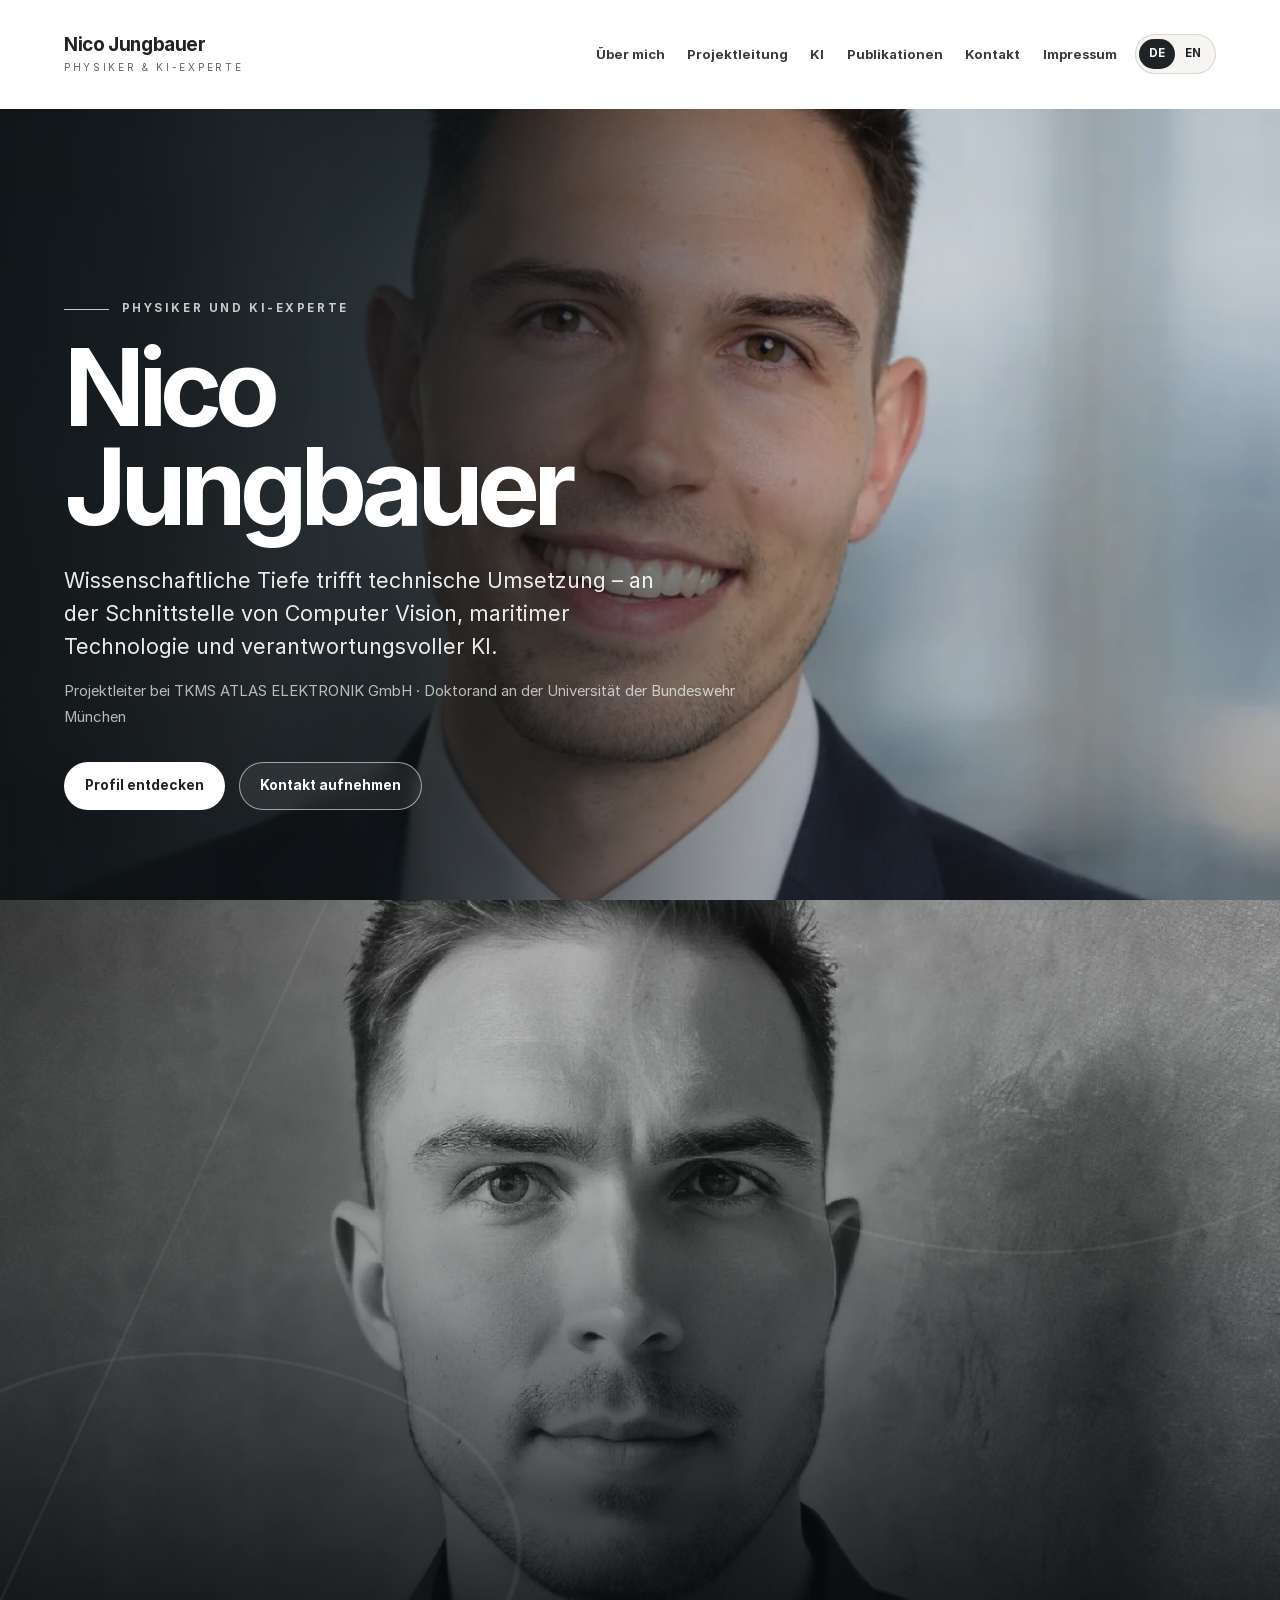
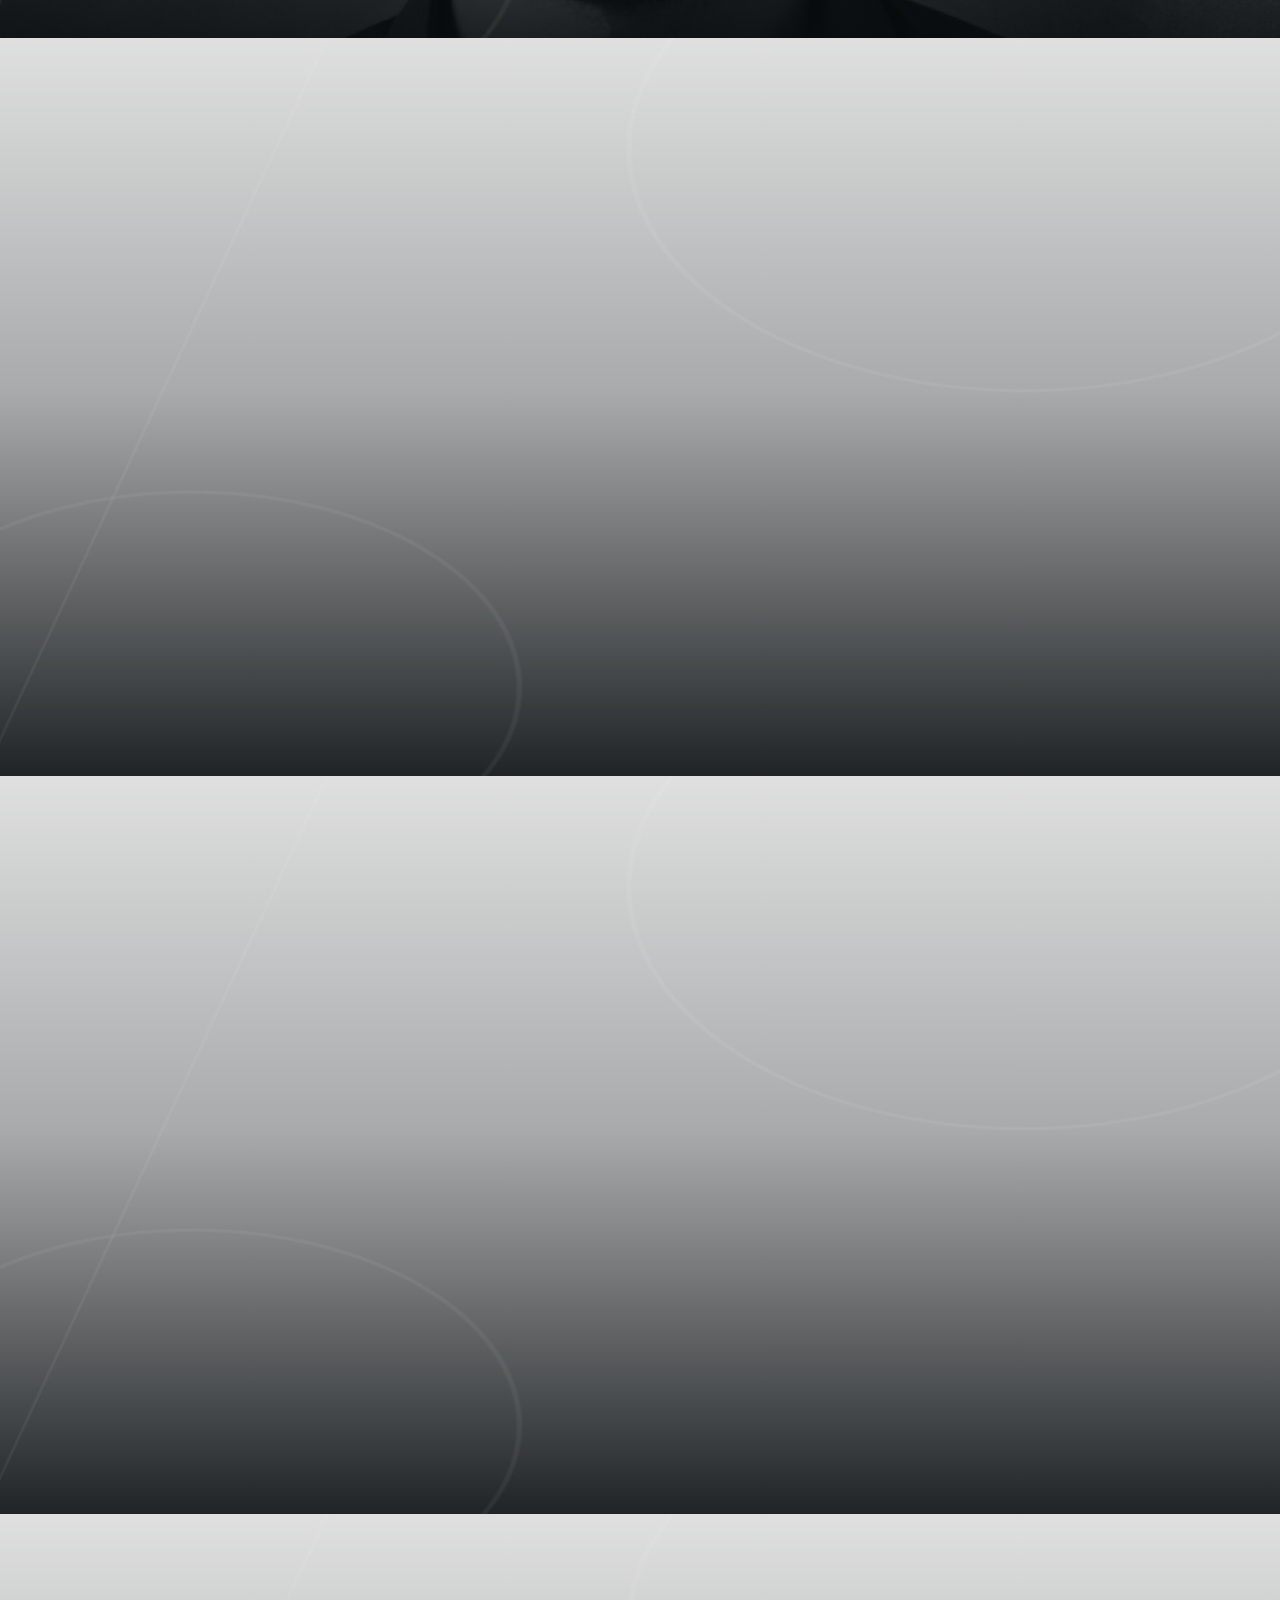
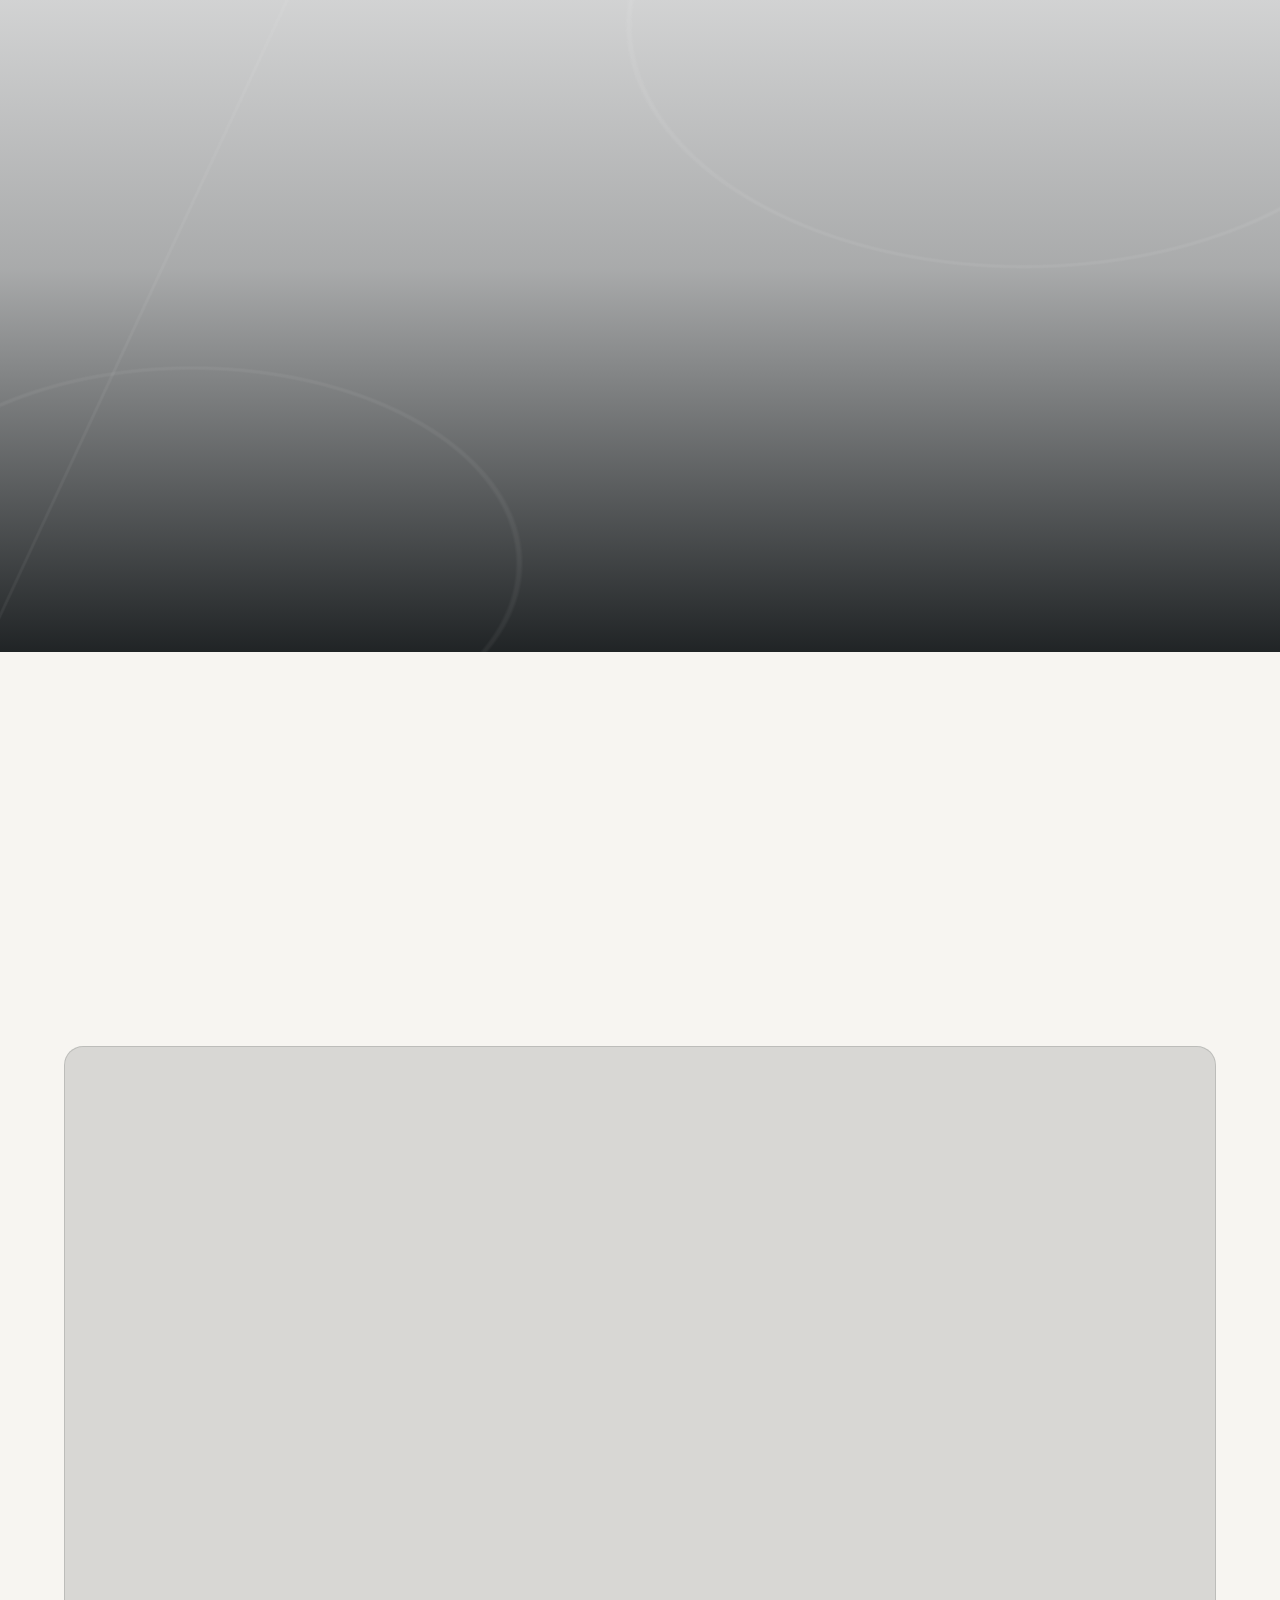
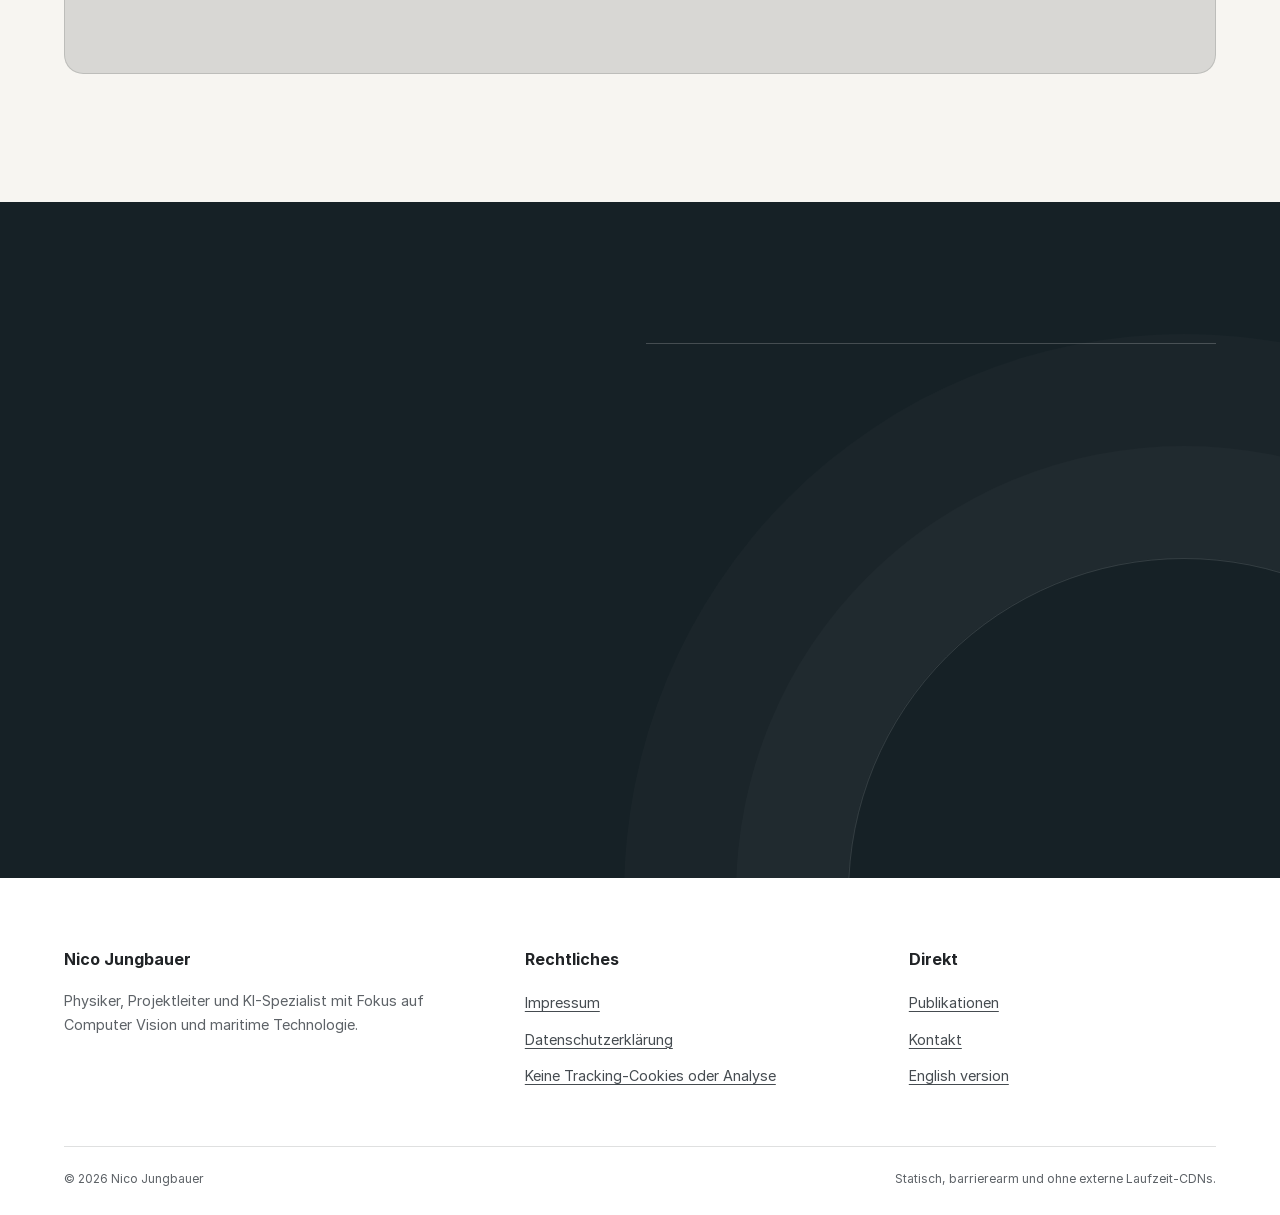
==== commit 67eef9be: "Rechtstexte und Profilauftritt präzisieren" ====
--- a/index.html
+++ b/index.html
@@ -6,6 +6,7 @@
     <meta name="color-scheme" content="light">
     <meta name="theme-color" content="#162126">
     <meta name="referrer" content="no-referrer">
+    <link rel="icon" href="assets/images/favicon.svg" type="image/svg+xml">
     <meta
       http-equiv="Content-Security-Policy"
       content="default-src 'self'; base-uri 'self'; connect-src 'none'; font-src 'self'; form-action 'none'; frame-src 'none'; img-src 'self' data:; object-src 'none'; script-src 'self'; style-src 'self'"
@@ -67,6 +68,8 @@
           aria-expanded="false"
           aria-controls="primary-navigation"
           aria-label="Navigation öffnen"
+          data-label-open="Navigation öffnen"
+          data-label-close="Navigation schließen"
           data-menu-toggle
         >
           <span class="nav-toggle__lines" aria-hidden="true"></span>
@@ -249,8 +252,9 @@
             <p class="section-index">04 · Hintergrund</p>
             <h2 class="panel-title" id="background-title">Physiker</h2>
             <p class="panel-text">
-              Spezialisierung: Computer Vision und Astroteilchenphysik. Abschlussarbeit:
-              Klassifikation von Astroteilchen mit Graph Neural Networks.
+              Physikalische Modellierung, datengetriebene Analyse und Systemverständnis bilden das
+              methodische Fundament meiner Arbeit. Diese Tiefe übertrage ich auf robuste
+              Computer-Vision- und erklärbare KI-Systeme für technische Anwendungen.
             </p>
           </div>
         </div>
@@ -271,10 +275,9 @@
           <div class="publication-grid reveal">
             <article class="publication-card">
               <span class="publication-card__type">Patente</span>
-              <h3 class="publication-card__title">Vier Patente eingereicht</h3>
+              <h3 class="publication-card__title">Vier Patentanmeldungen</h3>
               <div class="publication-card__meta">
                 <span>Technische Innovationen</span>
-                <span aria-hidden="true">04</span>
               </div>
             </article>
 
--- a/assets/css/styles.css
+++ b/assets/css/styles.css
@@ -212,6 +212,7 @@
 
 .primary-nav a:hover::after,
 .primary-nav a:focus-visible::after,
+.primary-nav a.is-active::after,
 .primary-nav a[aria-current="page"]::after {
   transform: scaleX(1);
   transform-origin: left;
@@ -461,8 +462,10 @@
     radial-gradient(ellipse at 15% 88%, transparent 0 21%, rgba(255, 255, 255, 0.12) 21.2% 21.35%, transparent 21.55% 100%);
 }
 
-.image-panel:hover .panel-media img {
-  transform: scale(1.025);
+@media (hover: hover) and (pointer: fine) {
+  .image-panel:hover .panel-media img {
+    transform: scale(1.025);
+  }
 }
 
 .panel--about .panel-media img {
@@ -925,13 +928,48 @@
 
 .js .reveal {
   opacity: 0;
-  transform: translateY(2rem);
-  transition: opacity 700ms var(--ease), transform 700ms var(--ease);
+  transform: translateY(0.75rem);
+  transition: opacity 560ms var(--ease), transform 560ms var(--ease);
 }
 
 .js .reveal.is-visible {
   opacity: 1;
   transform: none;
+}
+
+.js .publication-grid.reveal,
+.js .contact-list.reveal {
+  opacity: 1;
+  transform: none;
+  transition: none;
+}
+
+.js .publication-grid.reveal .publication-card,
+.js .contact-list.reveal li {
+  opacity: 0;
+  transform: translateY(0.75rem);
+  transition: opacity 520ms var(--ease), transform 520ms var(--ease);
+}
+
+.js .publication-grid.reveal.is-visible .publication-card,
+.js .contact-list.reveal.is-visible li {
+  opacity: 1;
+  transform: none;
+}
+
+.js .publication-grid.reveal.is-visible .publication-card:nth-child(2),
+.js .contact-list.reveal.is-visible li:nth-child(2) {
+  transition-delay: 70ms;
+}
+
+.js .publication-grid.reveal.is-visible .publication-card:nth-child(3),
+.js .contact-list.reveal.is-visible li:nth-child(3) {
+  transition-delay: 140ms;
+}
+
+.js .publication-grid.reveal.is-visible .publication-card:nth-child(4),
+.js .contact-list.reveal.is-visible li:nth-child(4) {
+  transition-delay: 210ms;
 }
 
 @media (max-width: 68rem) {
@@ -1188,6 +1226,11 @@
     opacity: 1;
     transform: none;
   }
+
+  .js .publication-grid.reveal .publication-card,
+  .js .contact-list.reveal li {
+    transition-delay: 0s !important;
+  }
 }
 
 @media (prefers-contrast: more) {
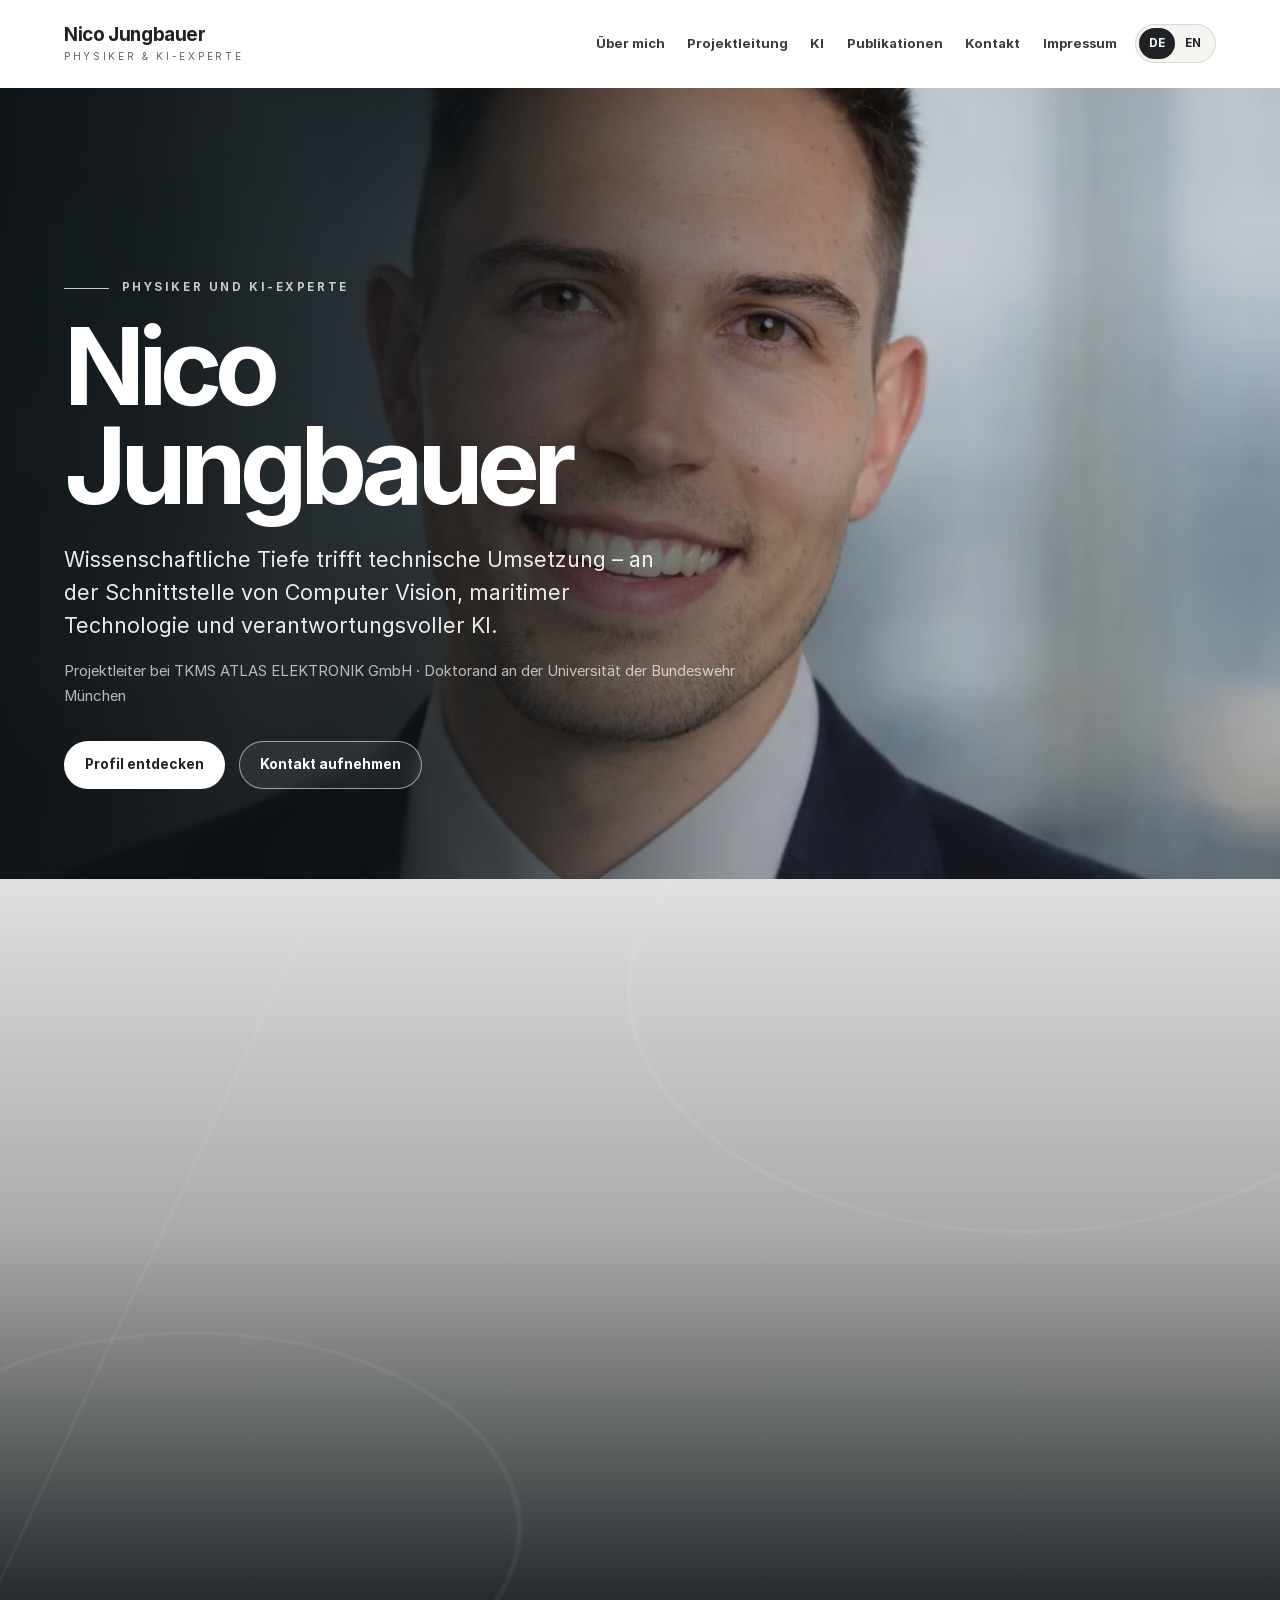
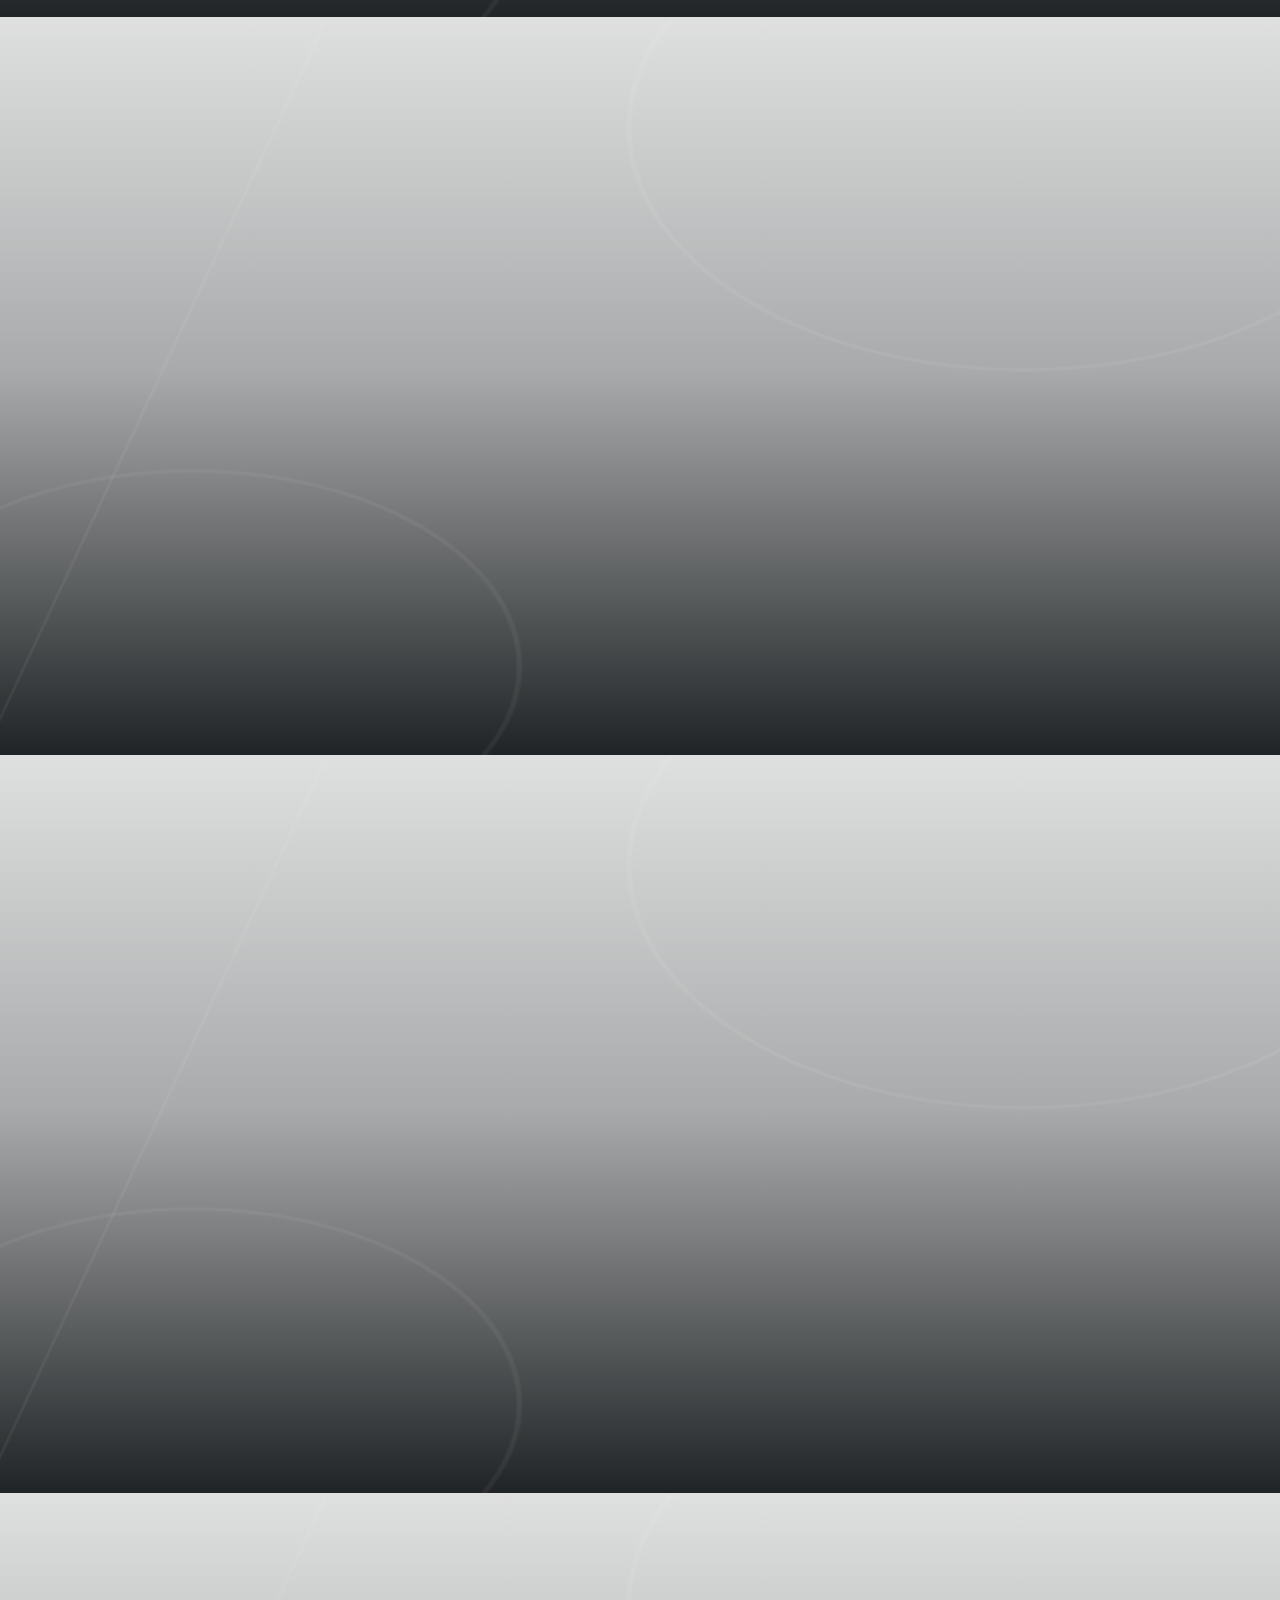
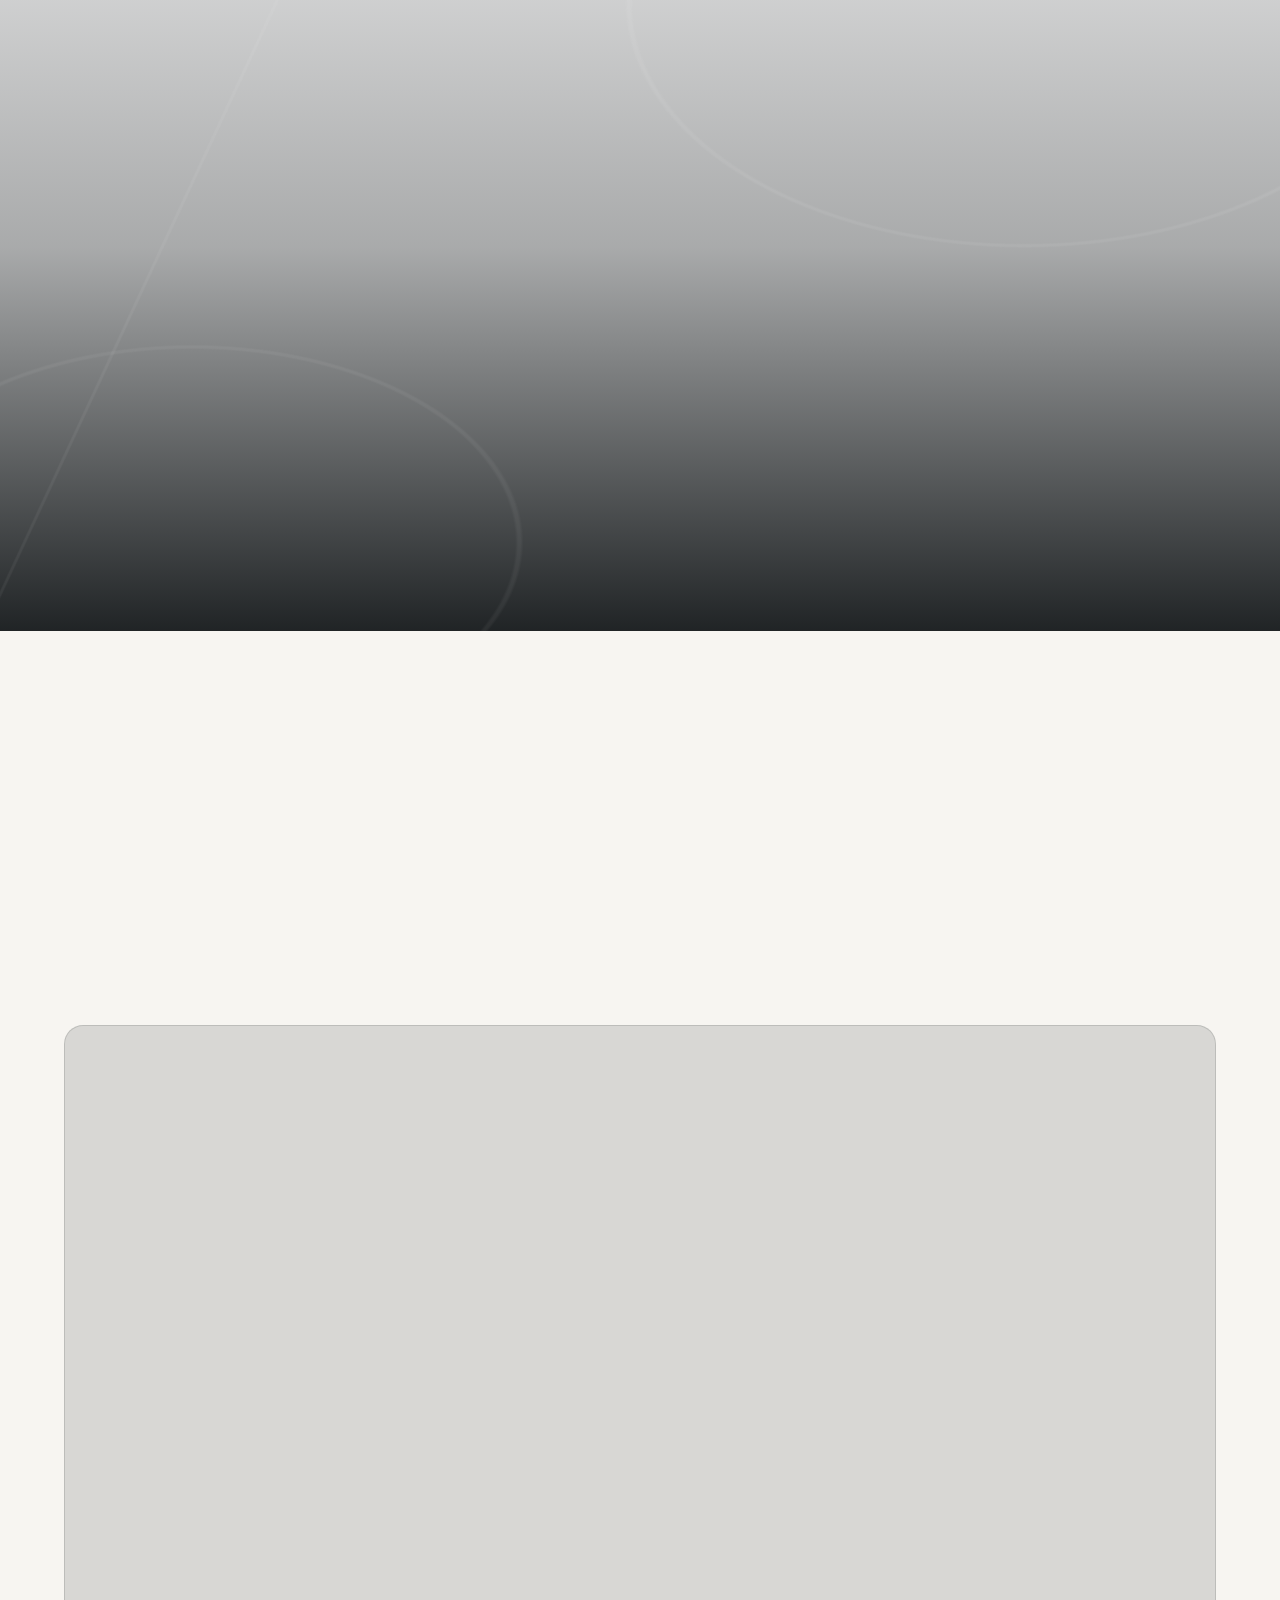
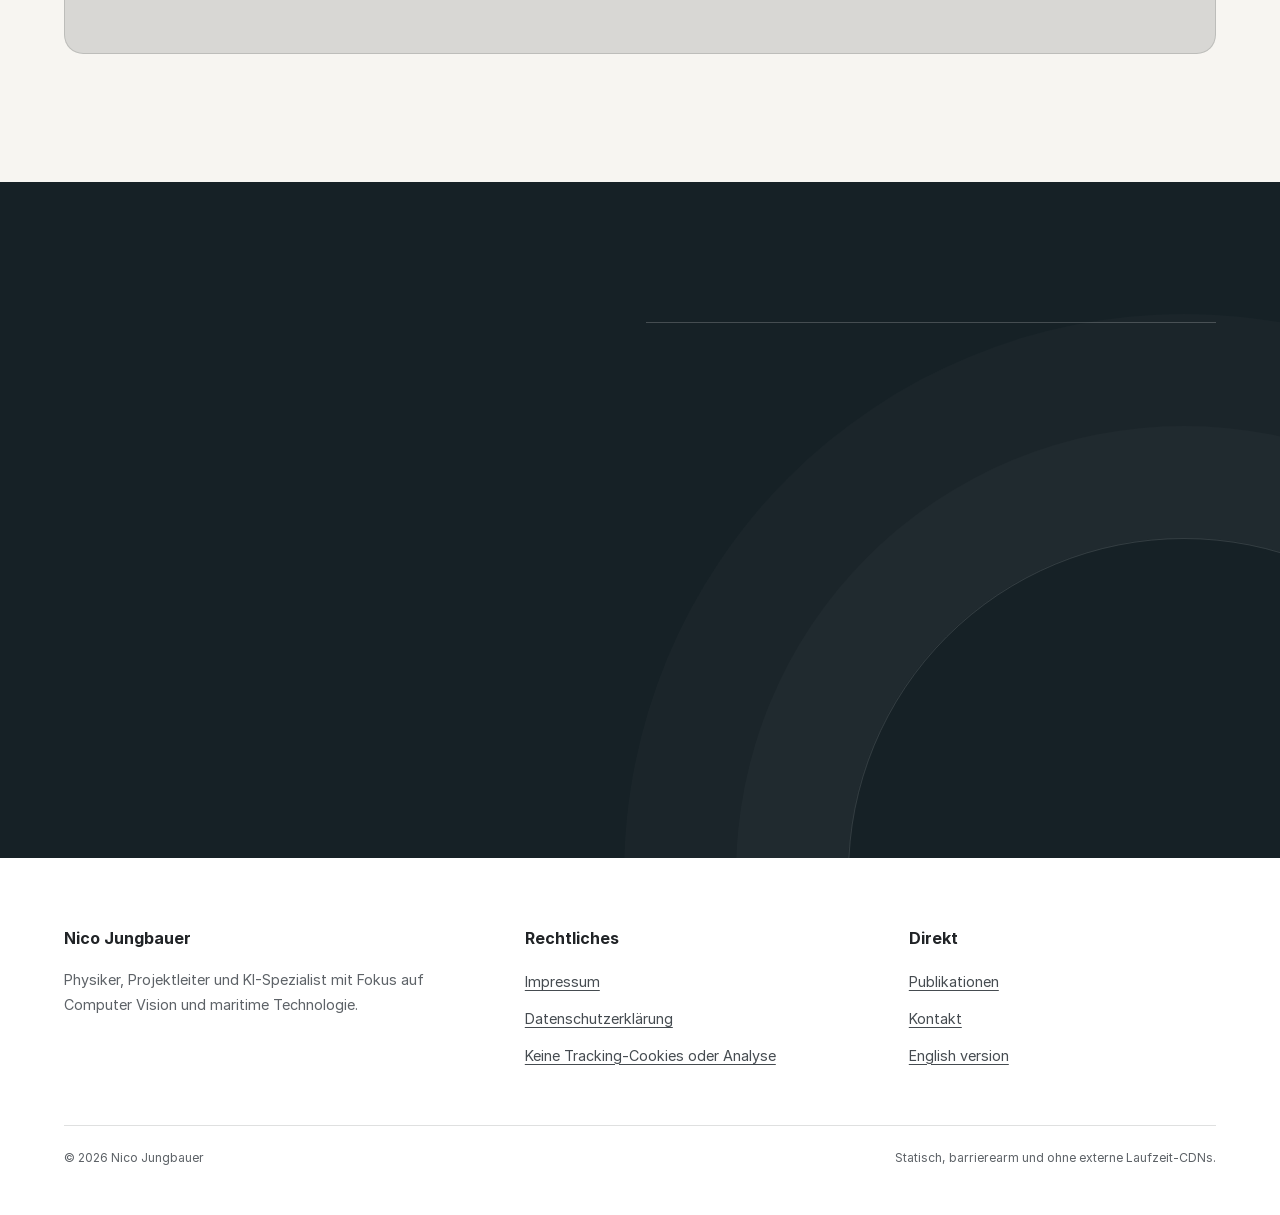
==== commit c855ea94: "Patentangaben präzisieren" ====
--- a/index.html
+++ b/index.html
@@ -275,9 +275,12 @@
           <div class="publication-grid reveal">
             <article class="publication-card">
               <span class="publication-card__type">Patente</span>
-              <h3 class="publication-card__title">Vier Patentanmeldungen</h3>
+              <h3 class="publication-card__title">Vier Patentanmeldungen eingereicht</h3>
               <div class="publication-card__meta">
-                <span>Technische Innovationen</span>
+                <span>
+                  Maßgeblicher eigener Erfindungsbeitrag zu allen vier; zwei zugrunde liegende
+                  Erfindungen eigenständig entwickelt · noch nicht erteilt
+                </span>
               </div>
             </article>
 
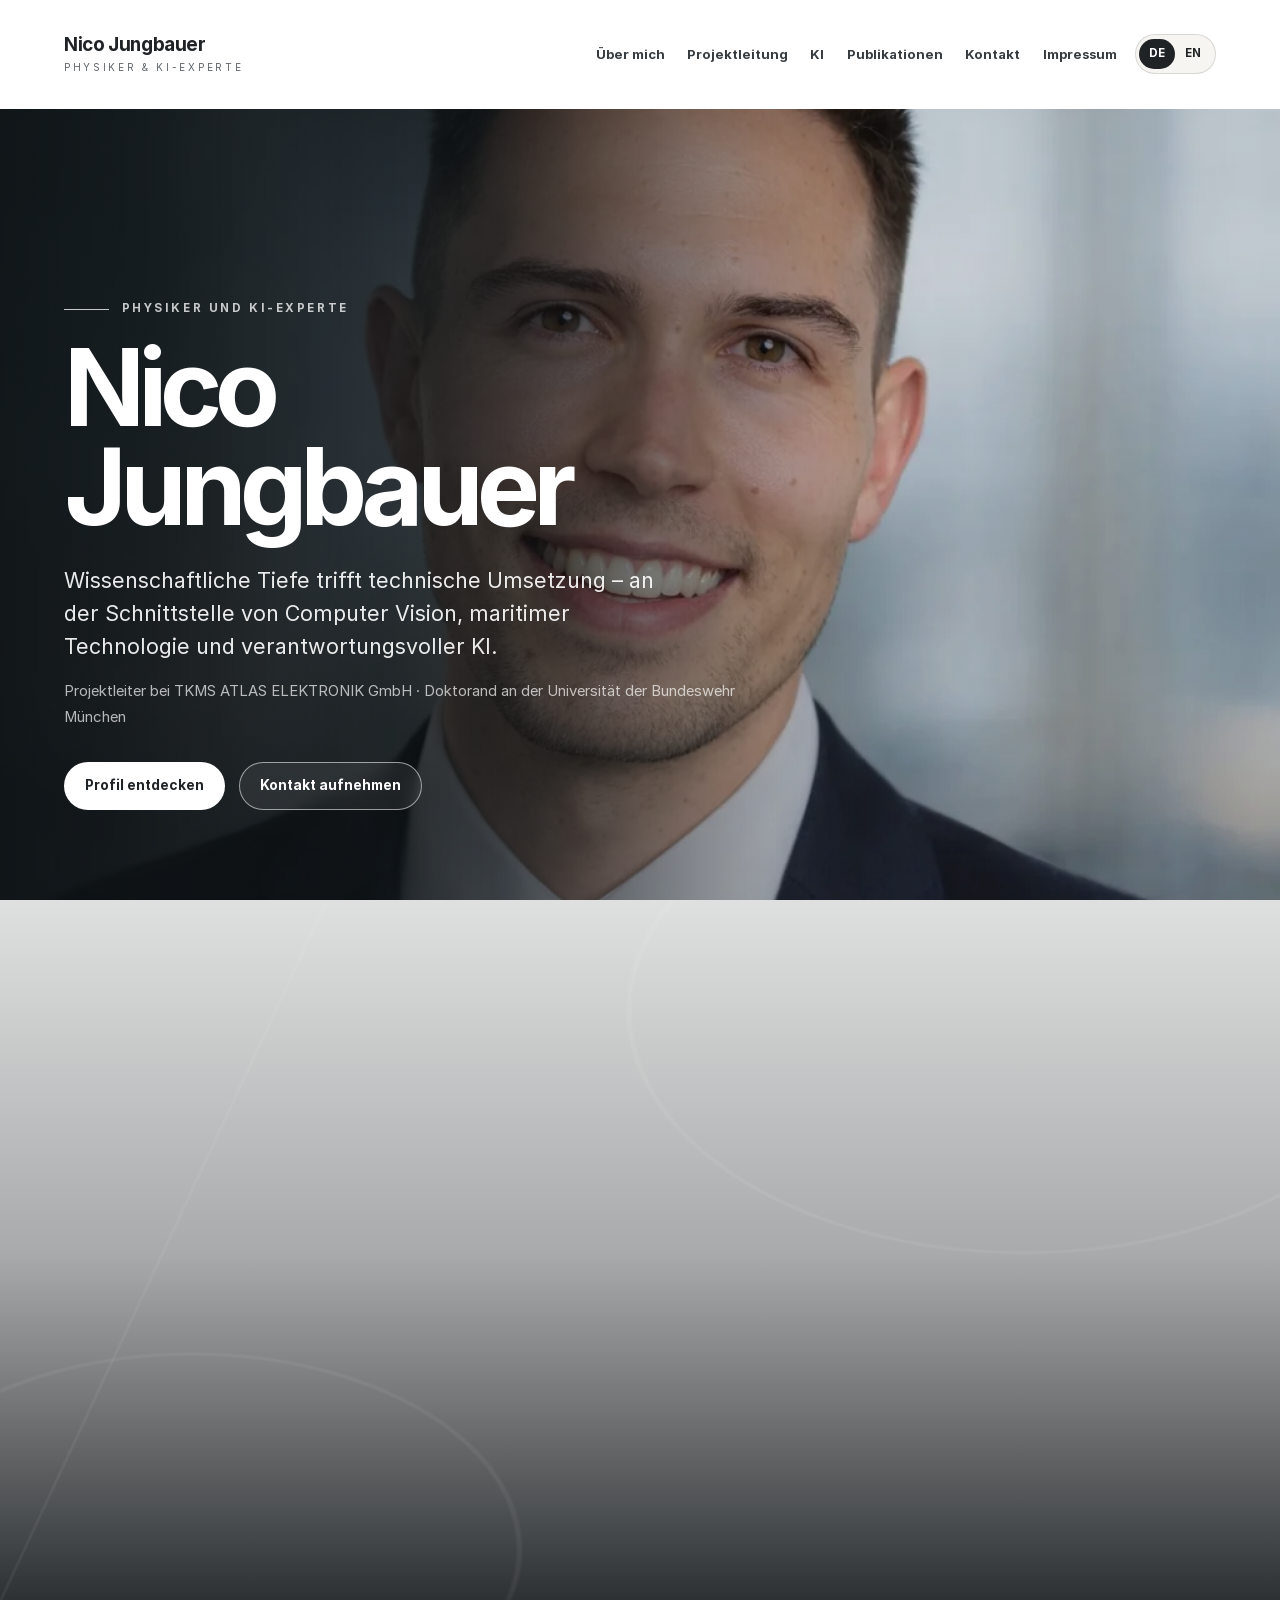
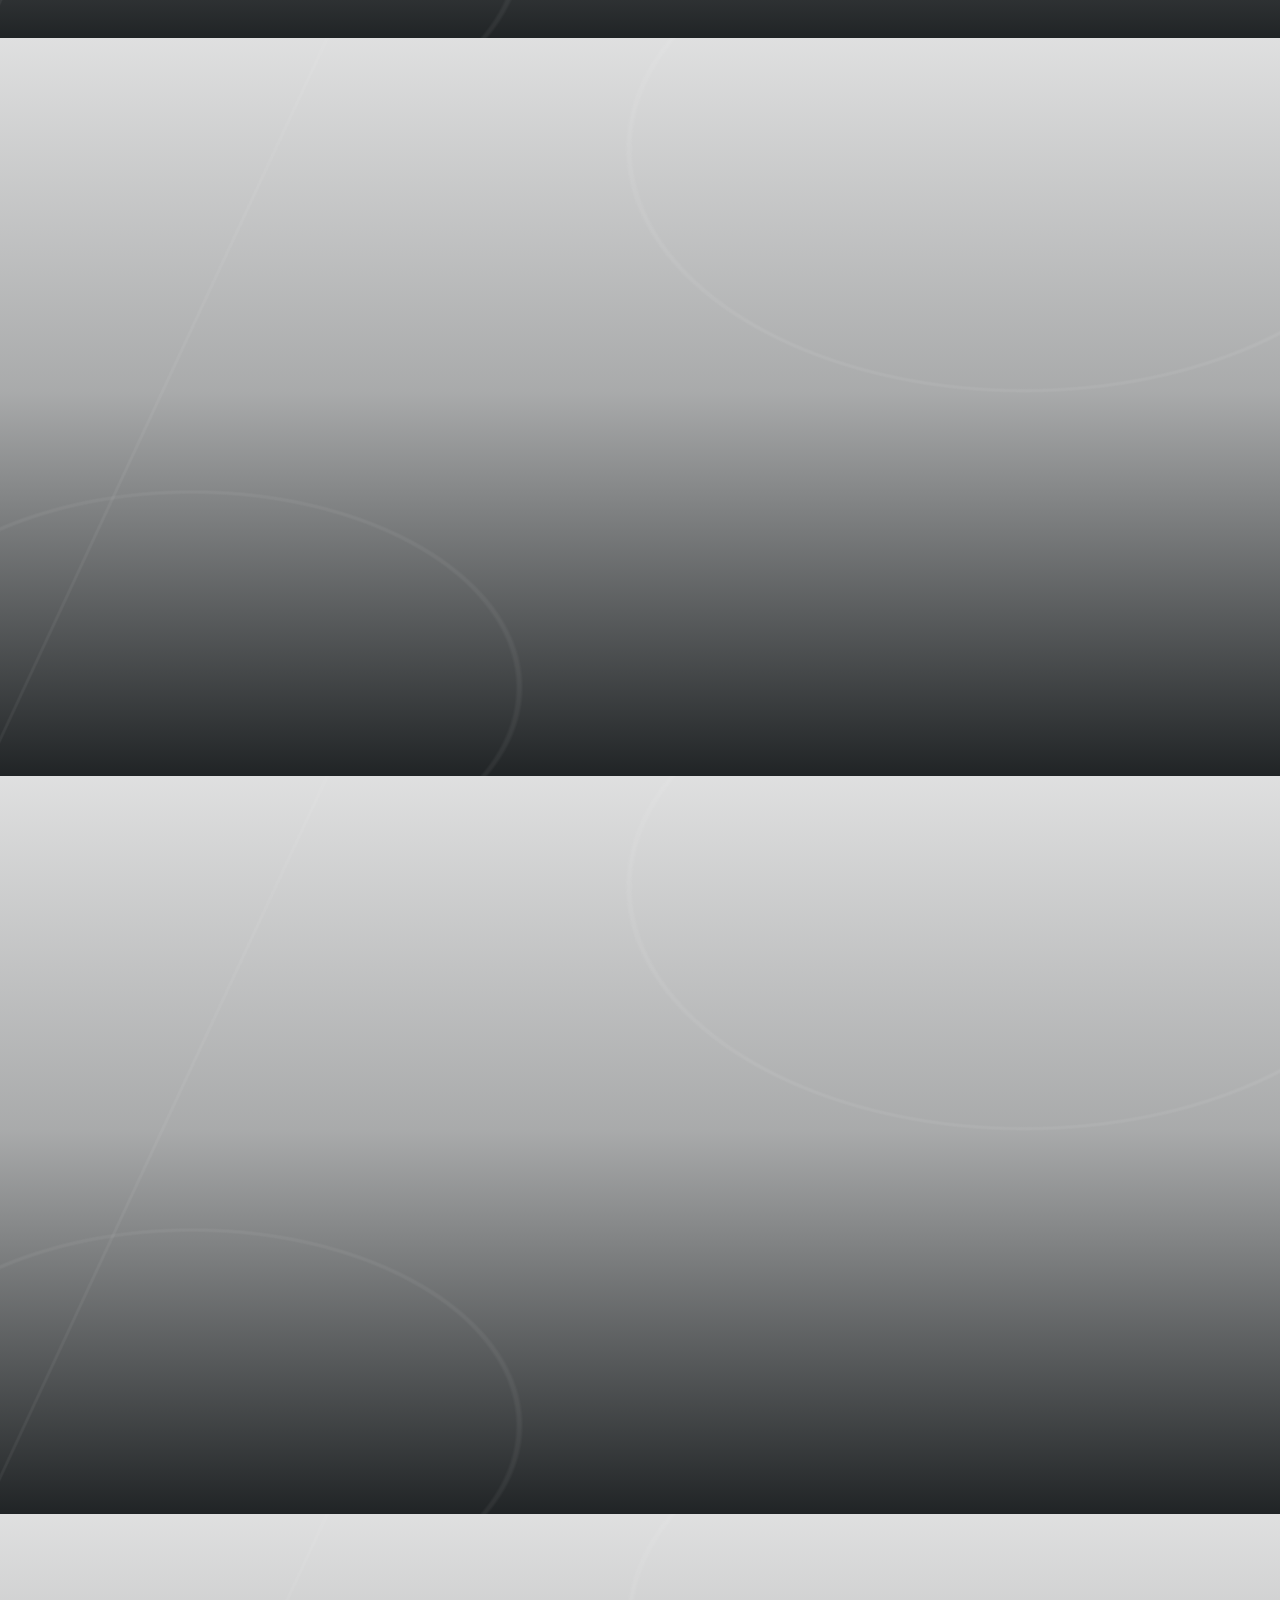
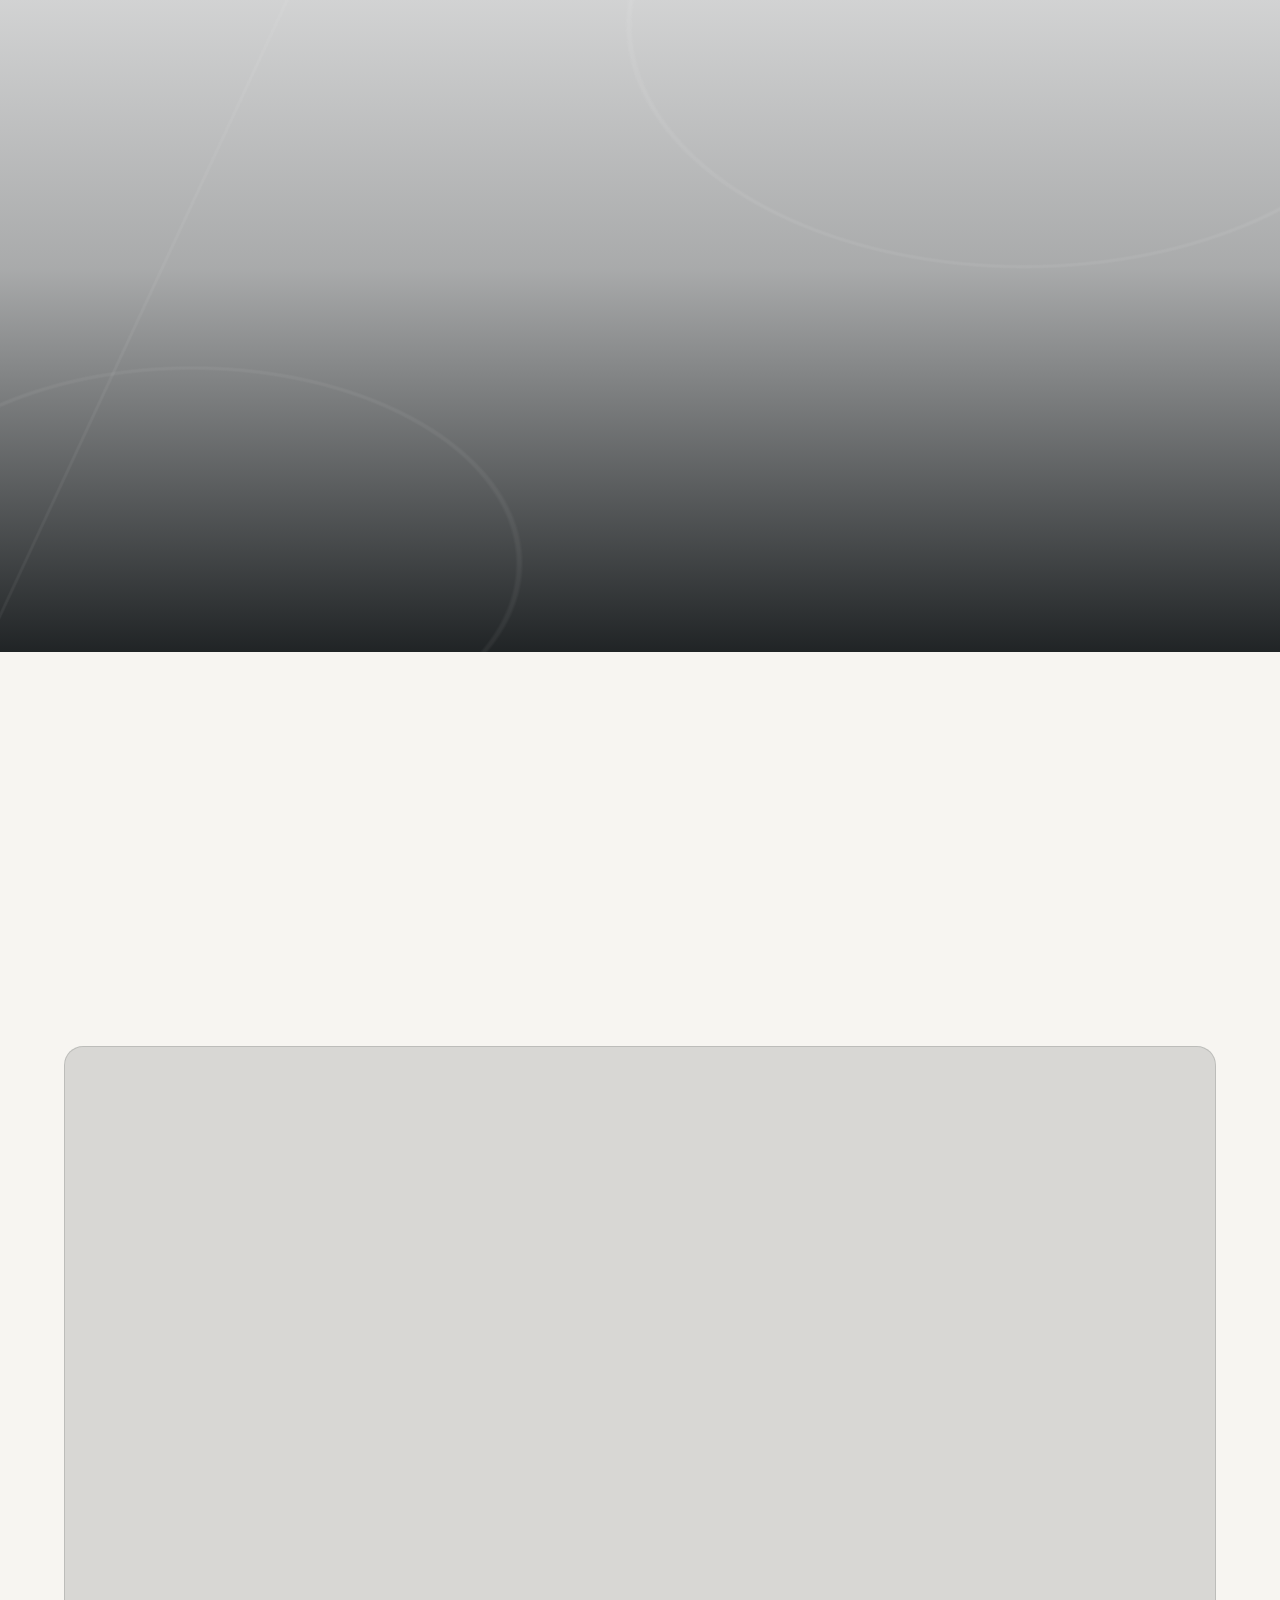
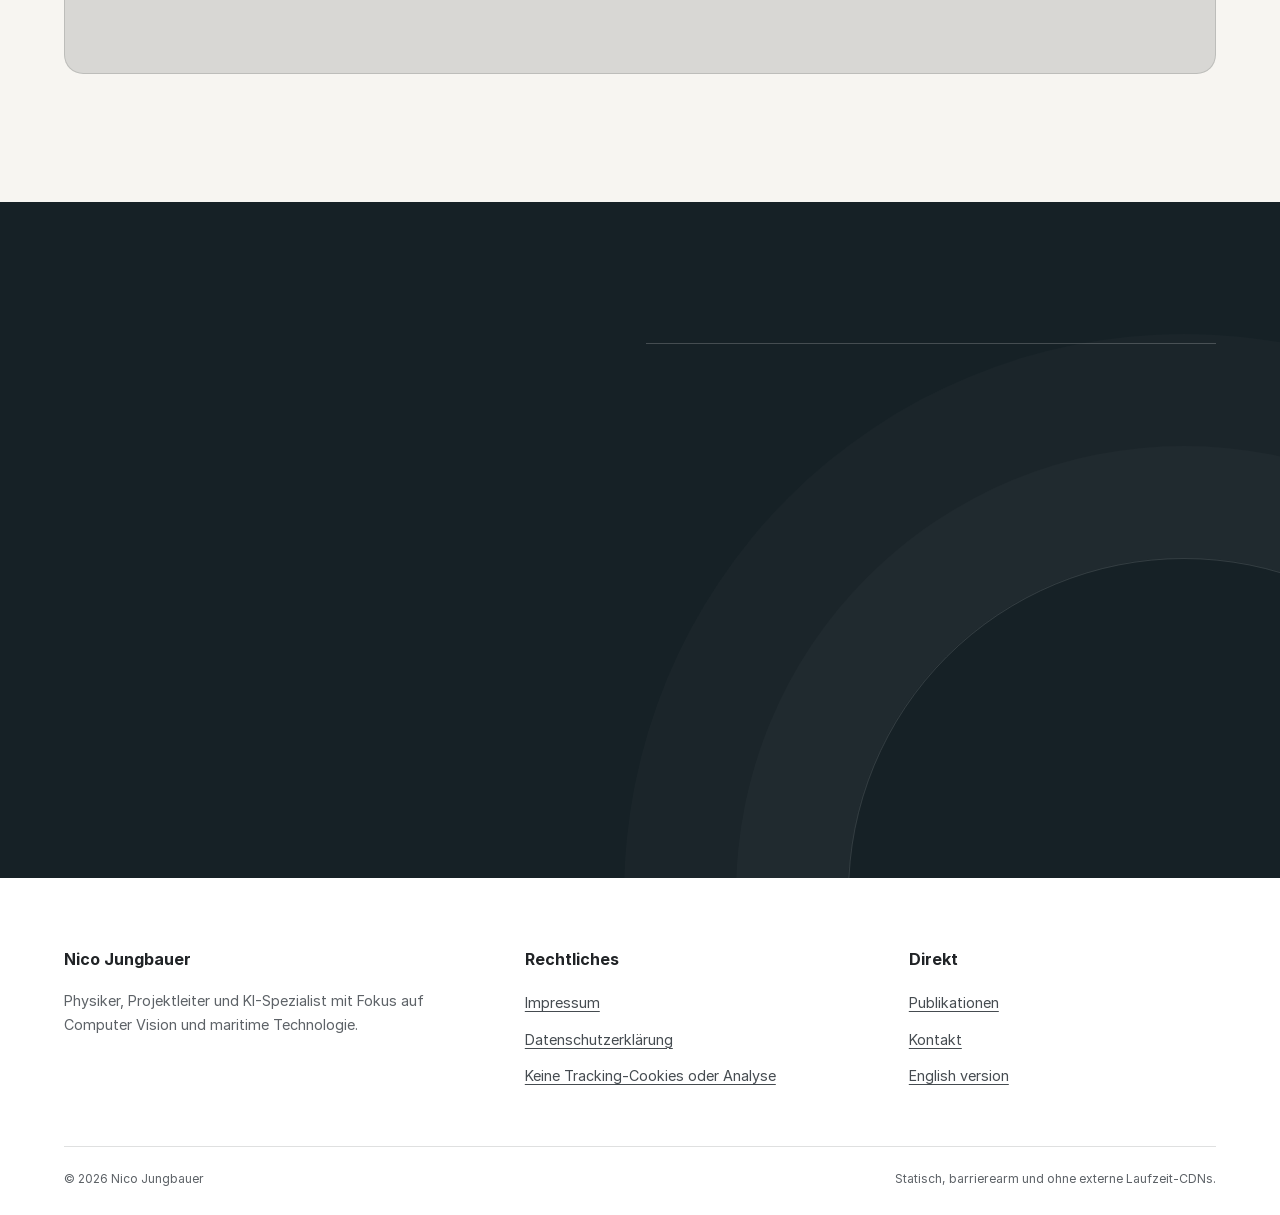
==== commit 5ce401e9: "Bildmotive sanft scharfstellen" ====
--- a/index.html
+++ b/index.html
@@ -166,7 +166,7 @@
         id="project-lead"
         aria-labelledby="project-title"
       >
-        <picture class="panel-media" aria-hidden="true">
+        <picture class="panel-media panel-media--focus-reveal reveal" aria-hidden="true">
           <source
             srcset="assets/images/project-lead-768.webp 768w, assets/images/project-lead-1024.webp 1024w"
             sizes="100vw"
@@ -199,7 +199,7 @@
         id="ai-specialist"
         aria-labelledby="ai-title"
       >
-        <picture class="panel-media" aria-hidden="true">
+        <picture class="panel-media panel-media--focus-reveal reveal" aria-hidden="true">
           <source
             srcset="assets/images/xai-960.webp 960w, assets/images/xai-1536.webp 1536w"
             sizes="100vw"
@@ -232,7 +232,7 @@
         id="background"
         aria-labelledby="background-title"
       >
-        <picture class="panel-media" aria-hidden="true">
+        <picture class="panel-media panel-media--focus-reveal reveal" aria-hidden="true">
           <source
             srcset="assets/images/physics-768.webp 768w, assets/images/physics-1024.webp 1024w"
             sizes="100vw"
--- a/assets/css/styles.css
+++ b/assets/css/styles.css
@@ -934,6 +934,20 @@
 
 .js .reveal.is-visible {
   opacity: 1;
+  transform: none;
+}
+
+.js .panel-media--focus-reveal.reveal {
+  opacity: 1;
+  filter: blur(0.2rem);
+  transform: scale(1.018);
+  transition:
+    filter 850ms var(--ease),
+    transform 950ms var(--ease);
+}
+
+.js .panel-media--focus-reveal.reveal.is-visible {
+  filter: none;
   transform: none;
 }
 
@@ -1227,6 +1241,13 @@
     transform: none;
   }
 
+  .js .panel-media--focus-reveal.reveal,
+  .js .panel-media--focus-reveal.reveal.is-visible {
+    filter: none;
+    transform: none;
+    transition: none !important;
+  }
+
   .js .publication-grid.reveal .publication-card,
   .js .contact-list.reveal li {
     transition-delay: 0s !important;
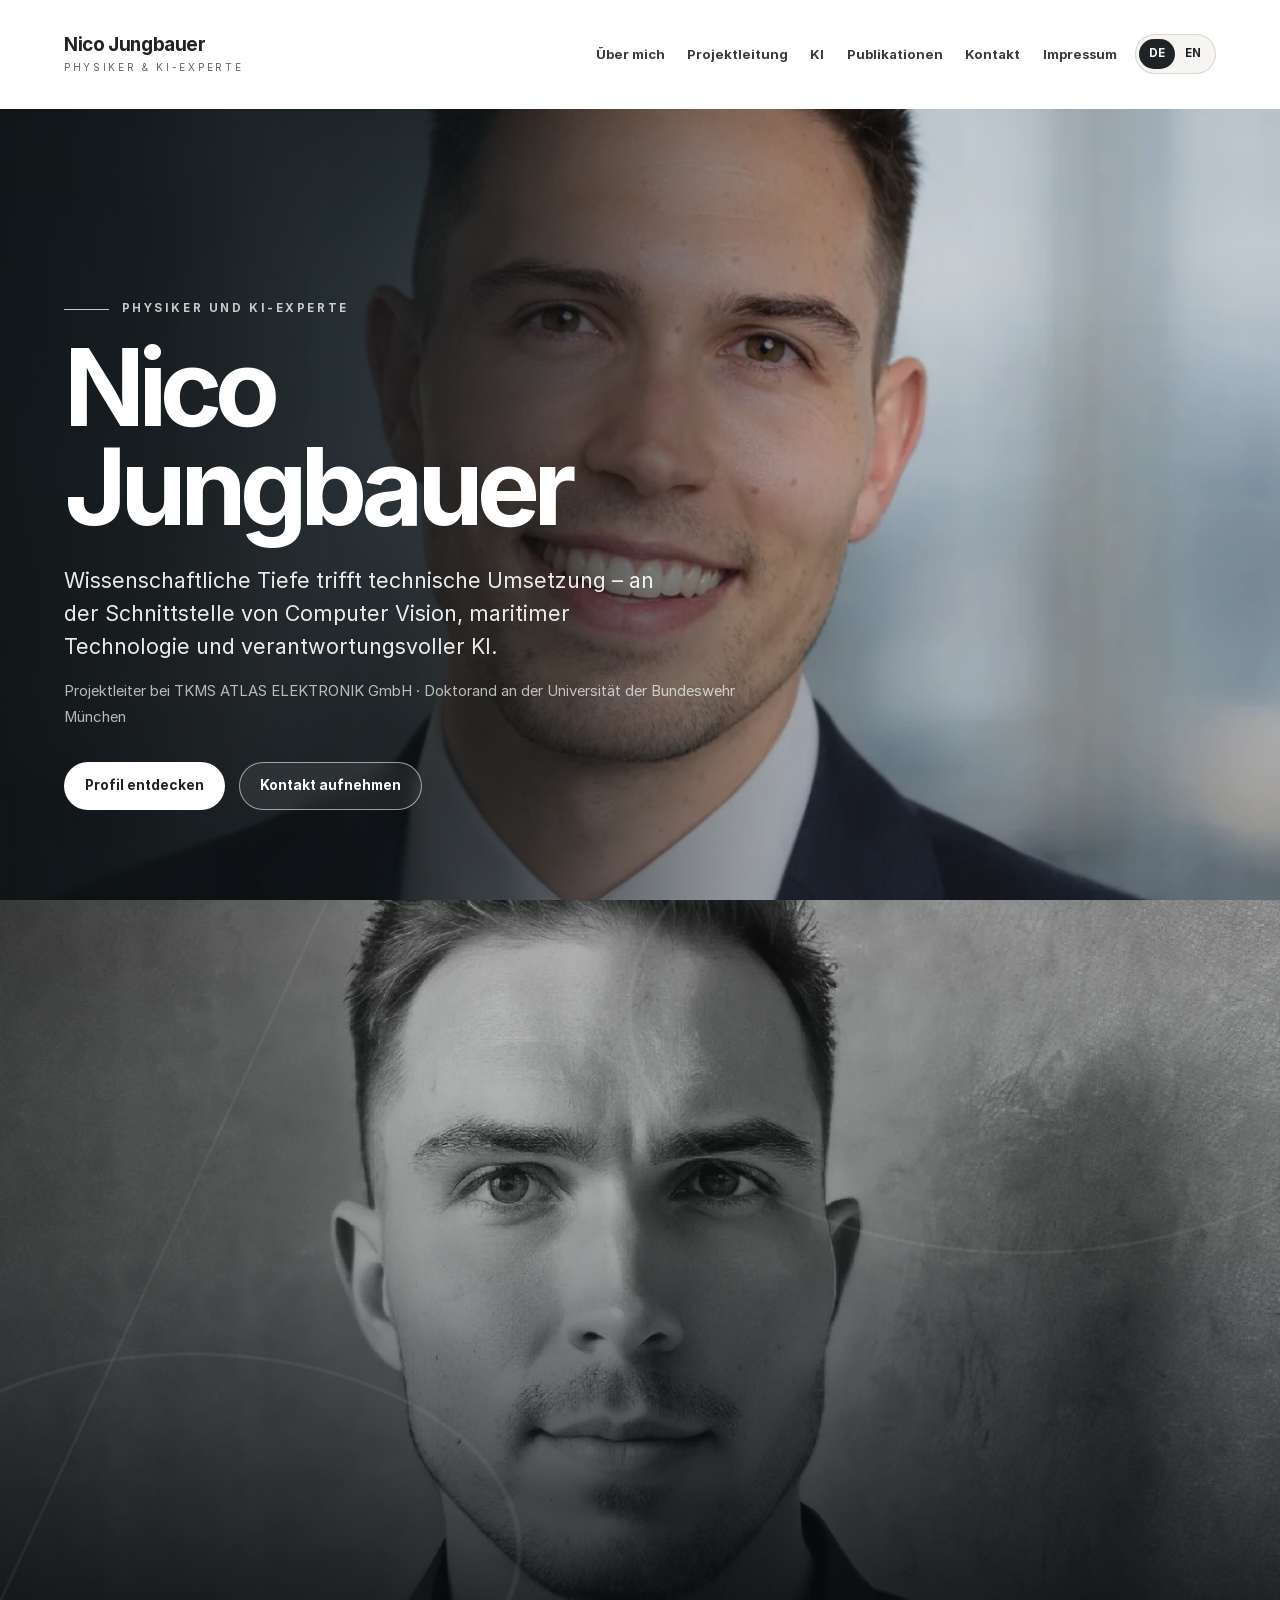
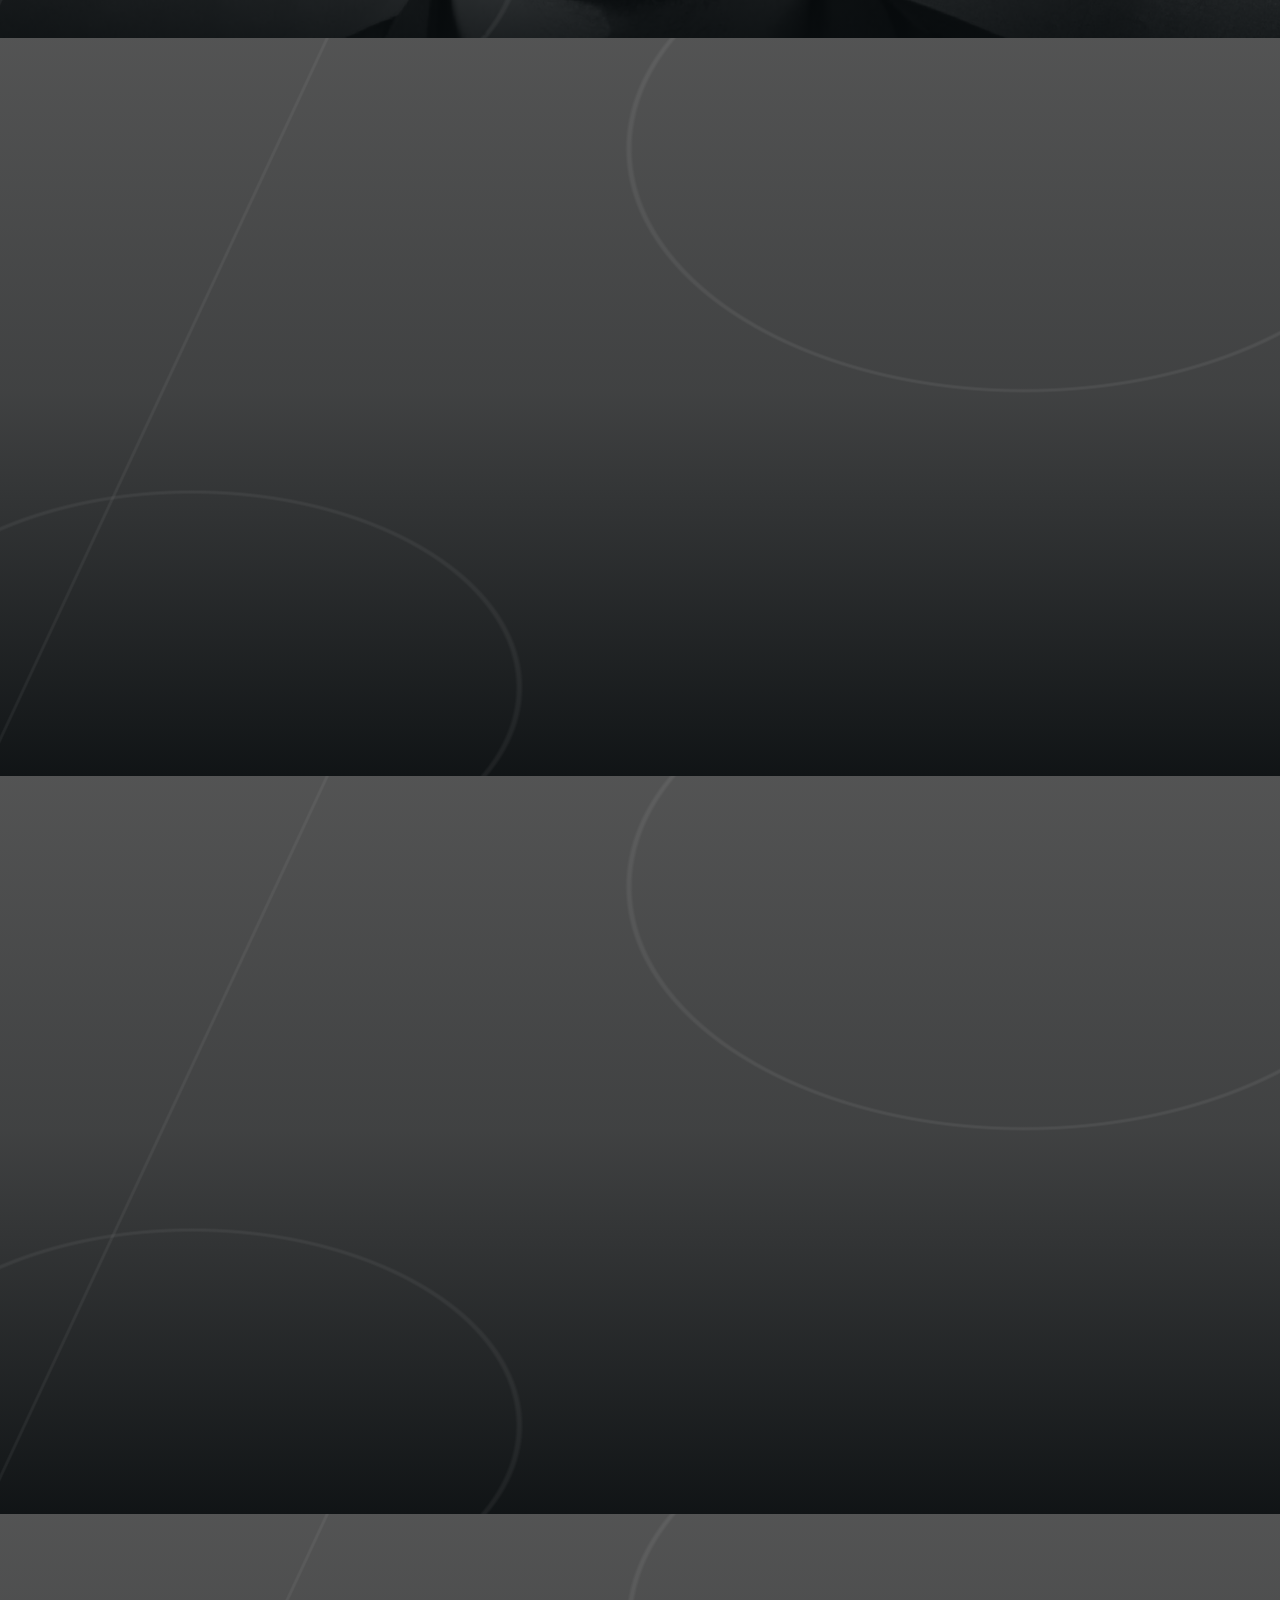
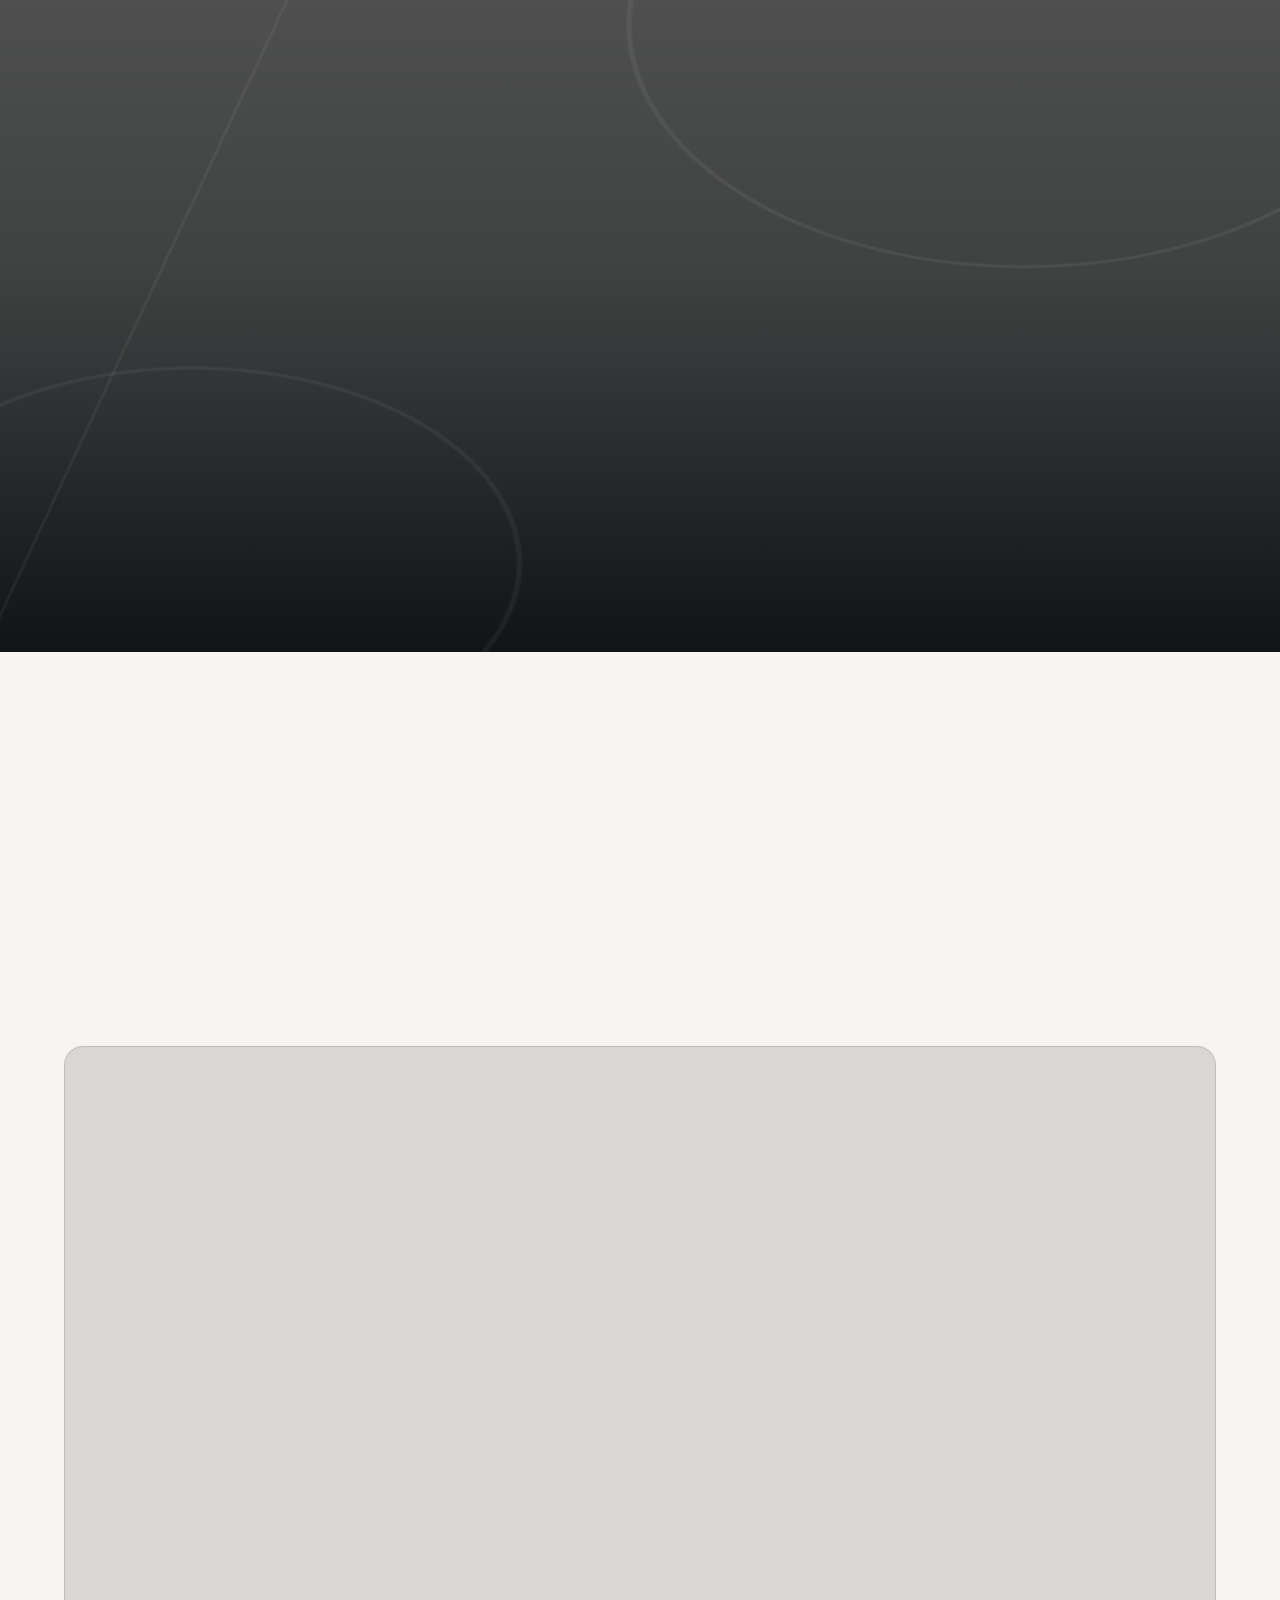
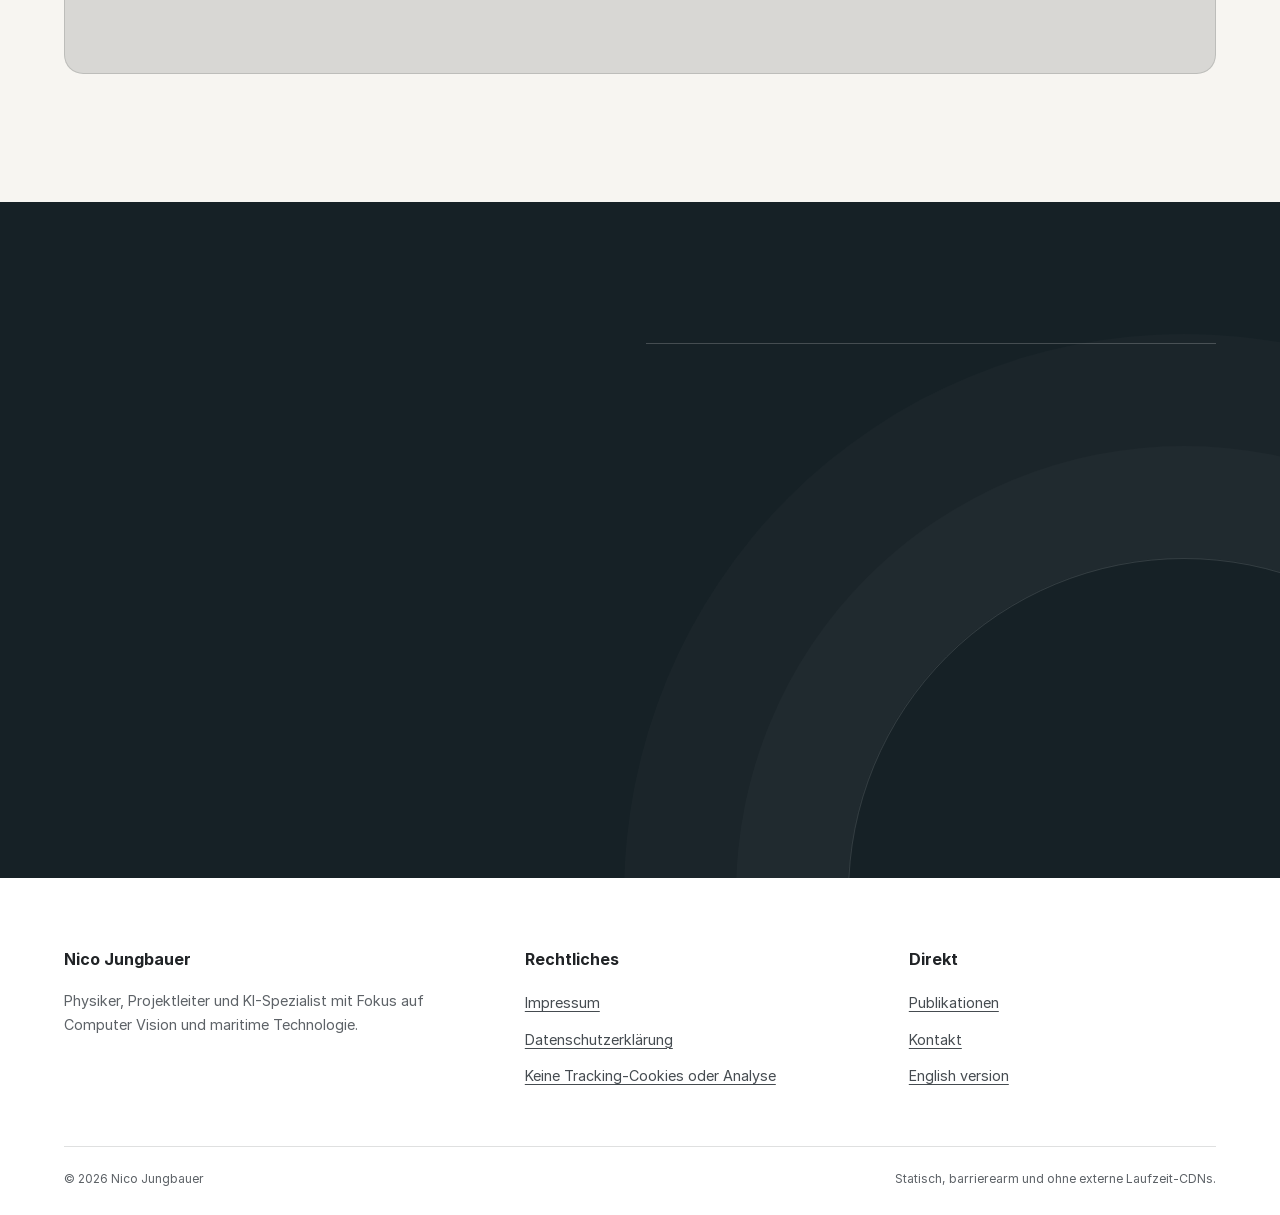
==== commit db24d288: "Bild-Reveal an Carrd angleichen" ====
--- a/index.html
+++ b/index.html
@@ -48,8 +48,8 @@
       type="image/webp"
       media="(min-width: 769px)"
     >
-    <link rel="stylesheet" href="assets/css/styles.css">
-    <script src="assets/js/main.js" defer></script>
+    <link rel="stylesheet" href="assets/css/styles.css?v=20260809-carrd">
+    <script src="assets/js/main.js?v=20260809-carrd" defer></script>
     <title>Nico Jungbauer | Physiker, Projektleiter &amp; KI-Spezialist</title>
   </head>
   <body>
@@ -166,7 +166,7 @@
         id="project-lead"
         aria-labelledby="project-title"
       >
-        <picture class="panel-media panel-media--focus-reveal reveal" aria-hidden="true">
+        <picture class="panel-media panel-media--focus-reveal" aria-hidden="true">
           <source
             srcset="assets/images/project-lead-768.webp 768w, assets/images/project-lead-1024.webp 1024w"
             sizes="100vw"
@@ -199,7 +199,7 @@
         id="ai-specialist"
         aria-labelledby="ai-title"
       >
-        <picture class="panel-media panel-media--focus-reveal reveal" aria-hidden="true">
+        <picture class="panel-media panel-media--focus-reveal" aria-hidden="true">
           <source
             srcset="assets/images/xai-960.webp 960w, assets/images/xai-1536.webp 1536w"
             sizes="100vw"
@@ -232,7 +232,7 @@
         id="background"
         aria-labelledby="background-title"
       >
-        <picture class="panel-media panel-media--focus-reveal reveal" aria-hidden="true">
+        <picture class="panel-media panel-media--focus-reveal" aria-hidden="true">
           <source
             srcset="assets/images/physics-768.webp 768w, assets/images/physics-1024.webp 1024w"
             sizes="100vw"
--- a/assets/css/styles.css
+++ b/assets/css/styles.css
@@ -937,18 +937,18 @@
   transform: none;
 }
 
-.js .panel-media--focus-reveal.reveal {
-  opacity: 1;
-  filter: blur(0.2rem);
-  transform: scale(1.018);
-  transition:
-    filter 850ms var(--ease),
-    transform 950ms var(--ease);
-}
-
-.js .panel-media--focus-reveal.reveal.is-visible {
-  filter: none;
-  transform: none;
+.js .panel-media--focus-reveal::after {
+  position: absolute;
+  z-index: 1;
+  inset: 0;
+  background-color: rgba(38, 38, 38, 0.741);
+  content: "";
+  pointer-events: none;
+  transition: background-color 1.5s ease;
+}
+
+.js .panel-media--focus-reveal.is-visible::after {
+  background-color: rgba(0, 0, 0, 0.001);
 }
 
 .js .publication-grid.reveal,
@@ -1241,10 +1241,9 @@
     transform: none;
   }
 
-  .js .panel-media--focus-reveal.reveal,
-  .js .panel-media--focus-reveal.reveal.is-visible {
-    filter: none;
-    transform: none;
+  .js .panel-media--focus-reveal::after,
+  .js .panel-media--focus-reveal.is-visible::after {
+    background-color: rgba(0, 0, 0, 0.001);
     transition: none !important;
   }
 
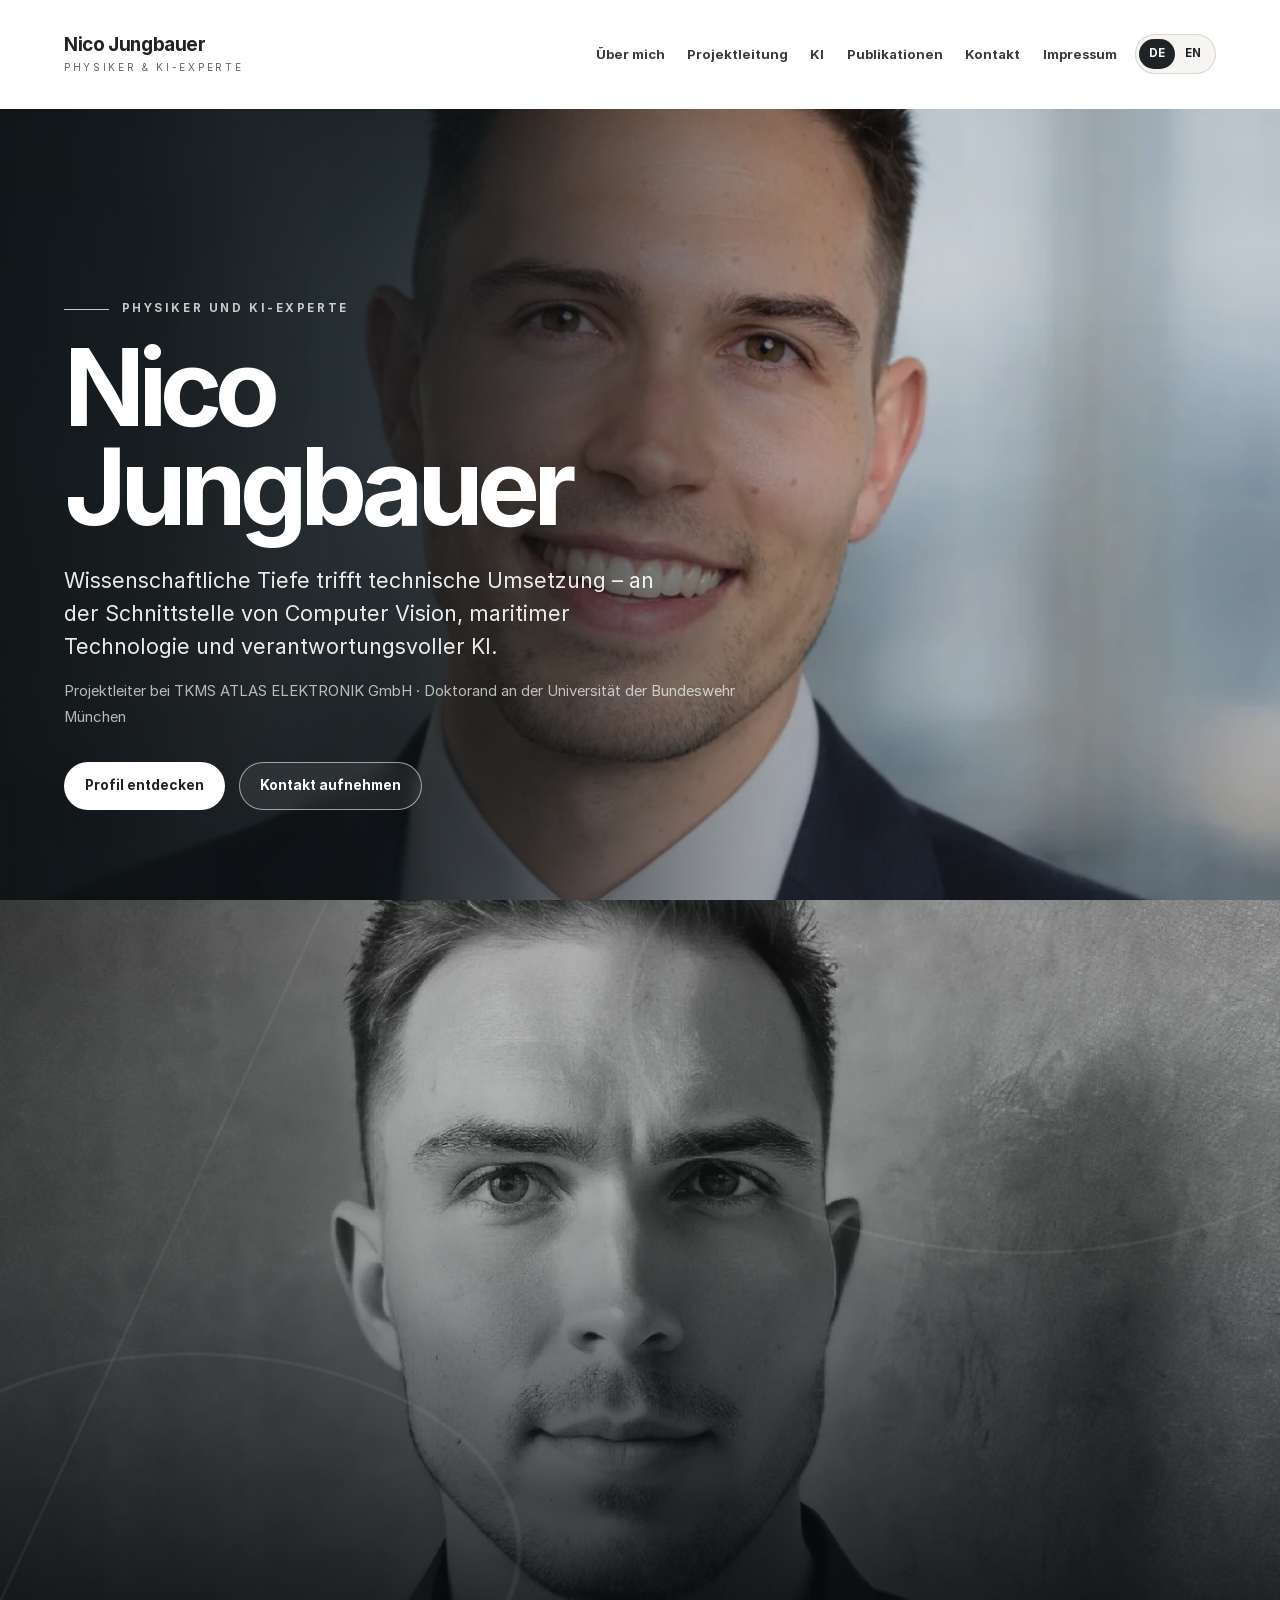
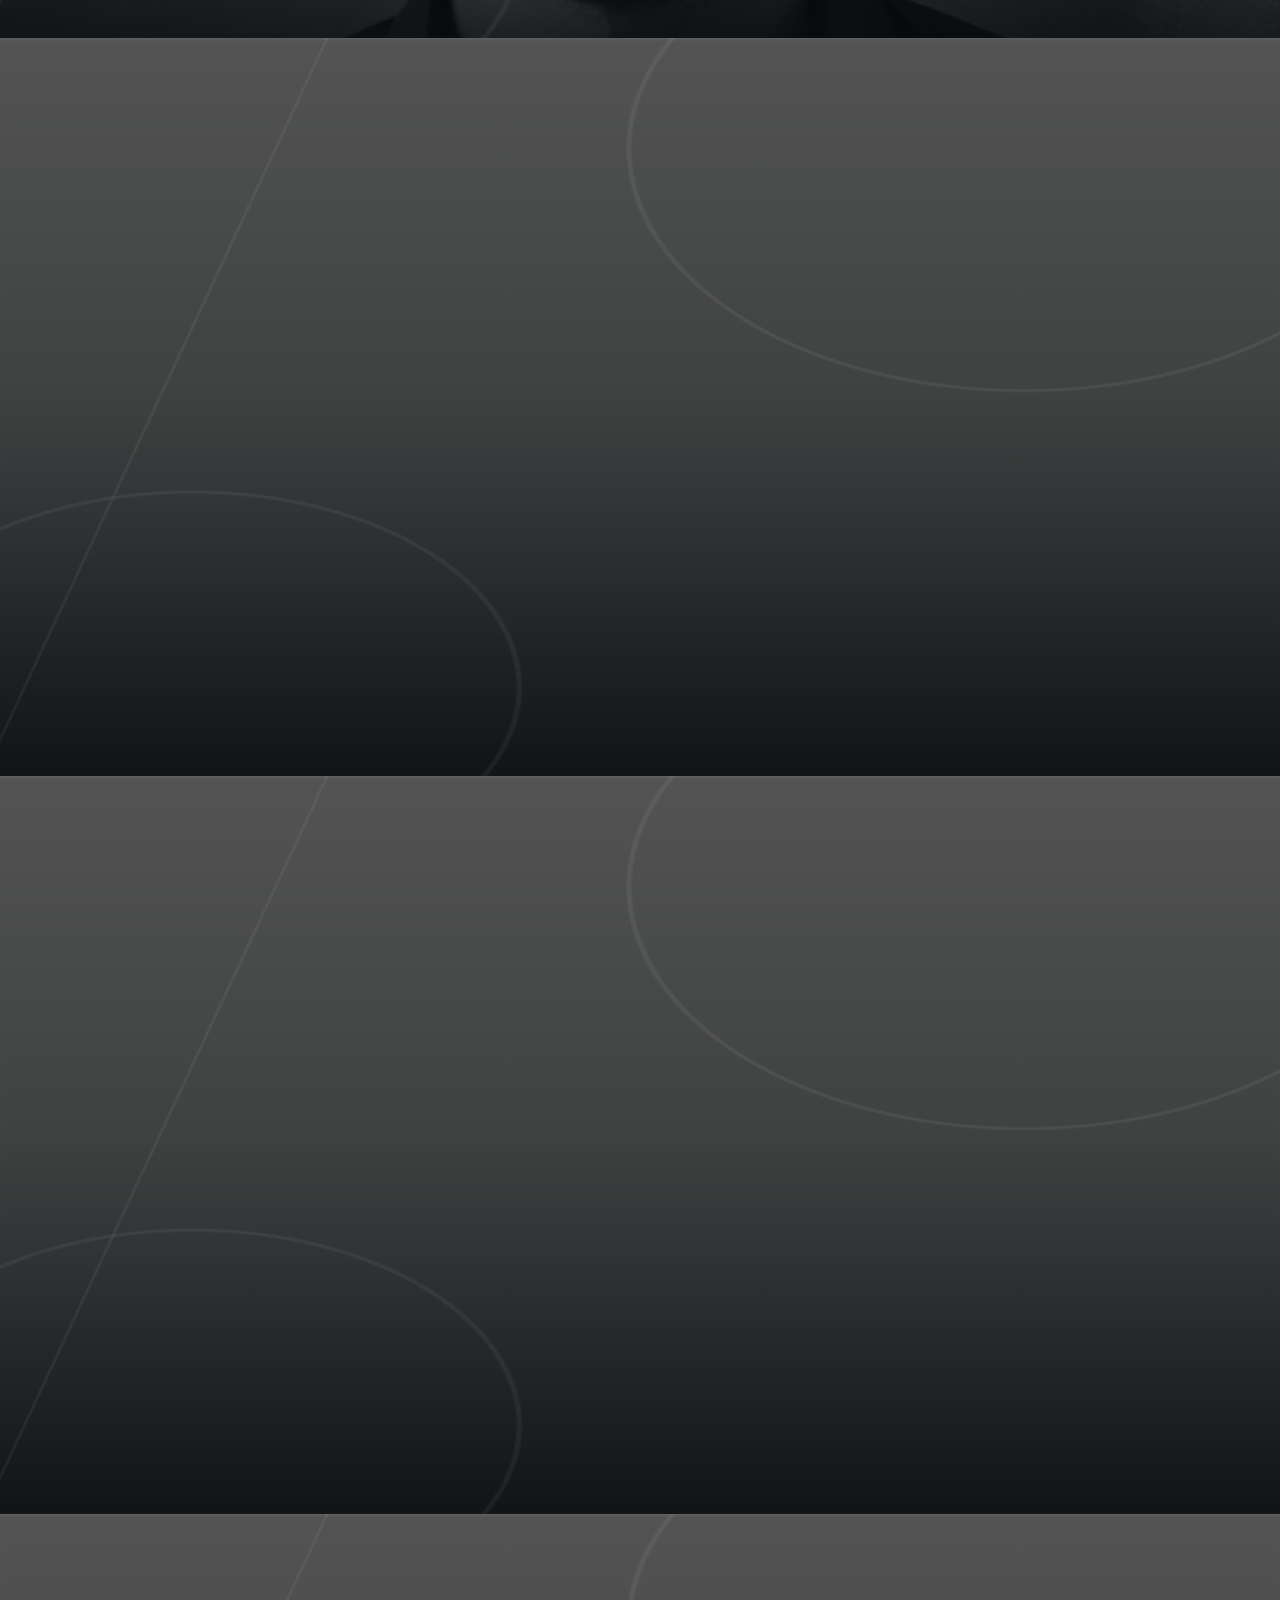
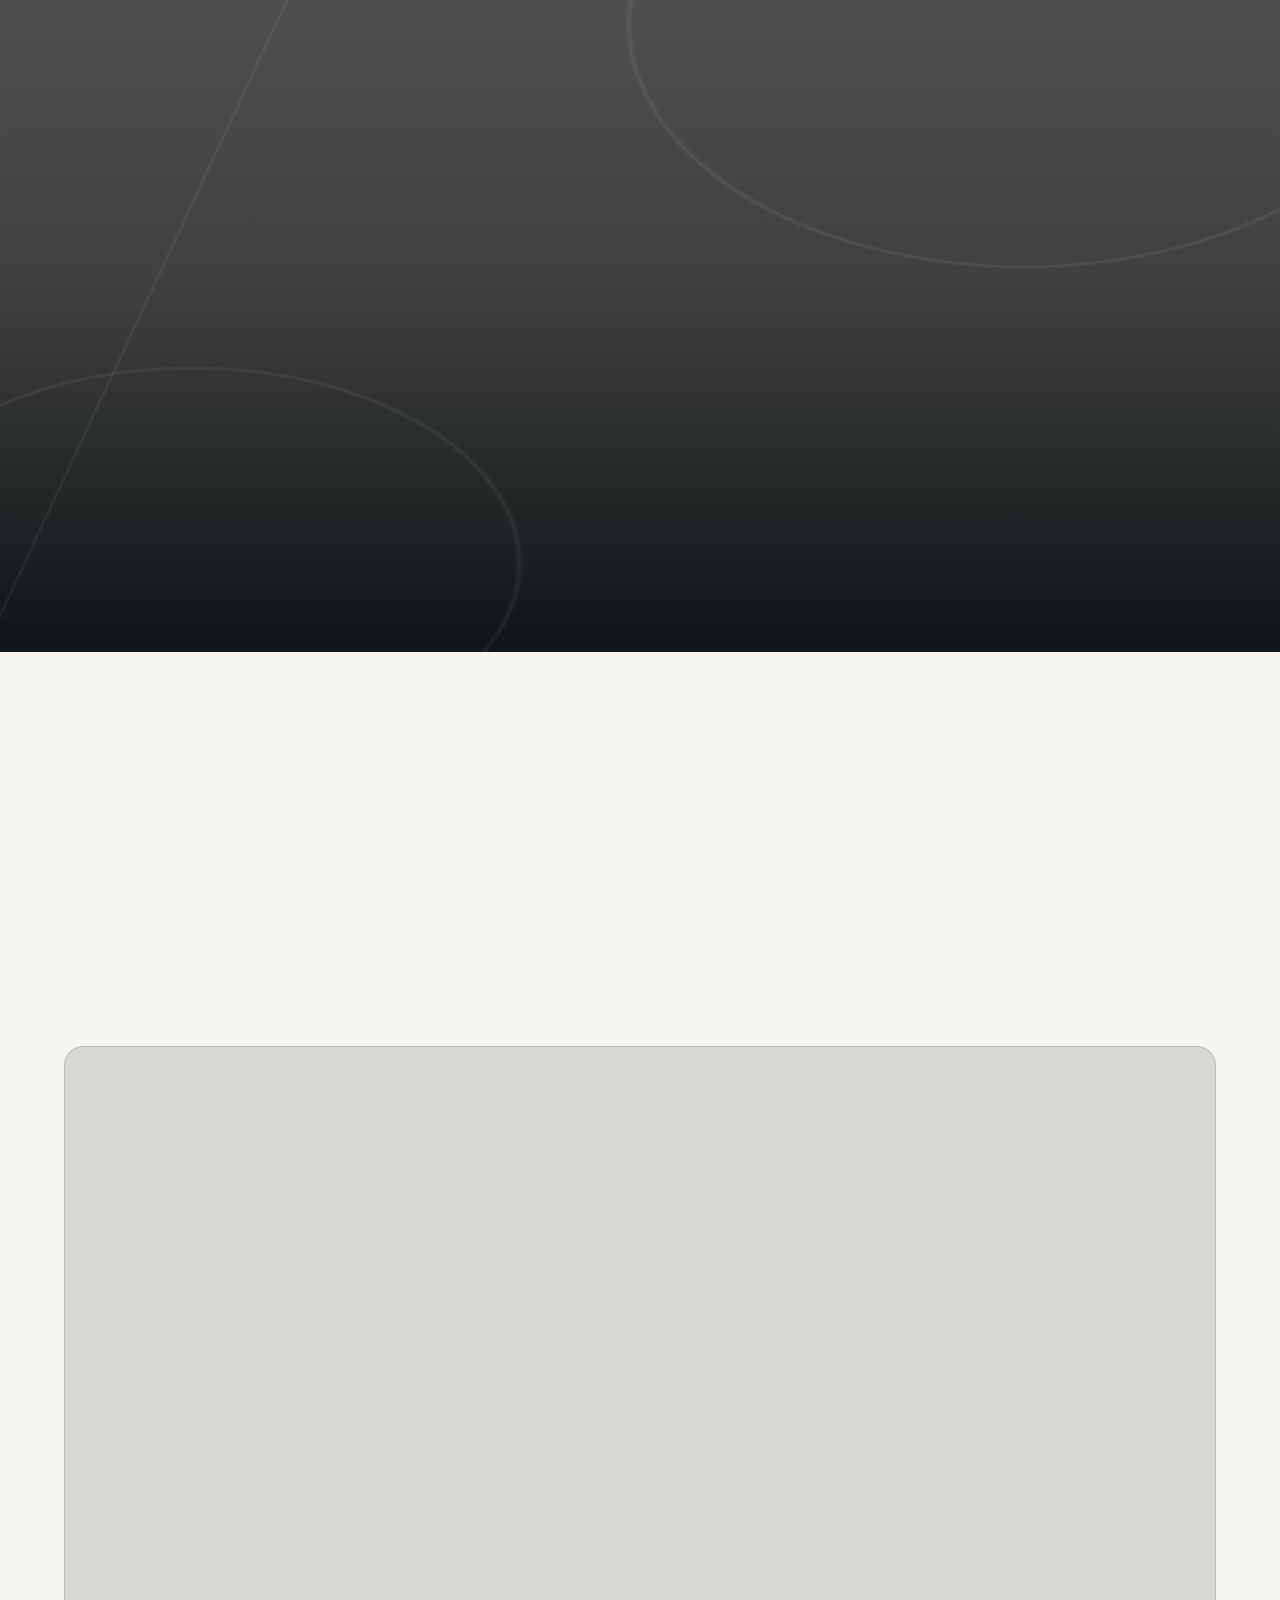
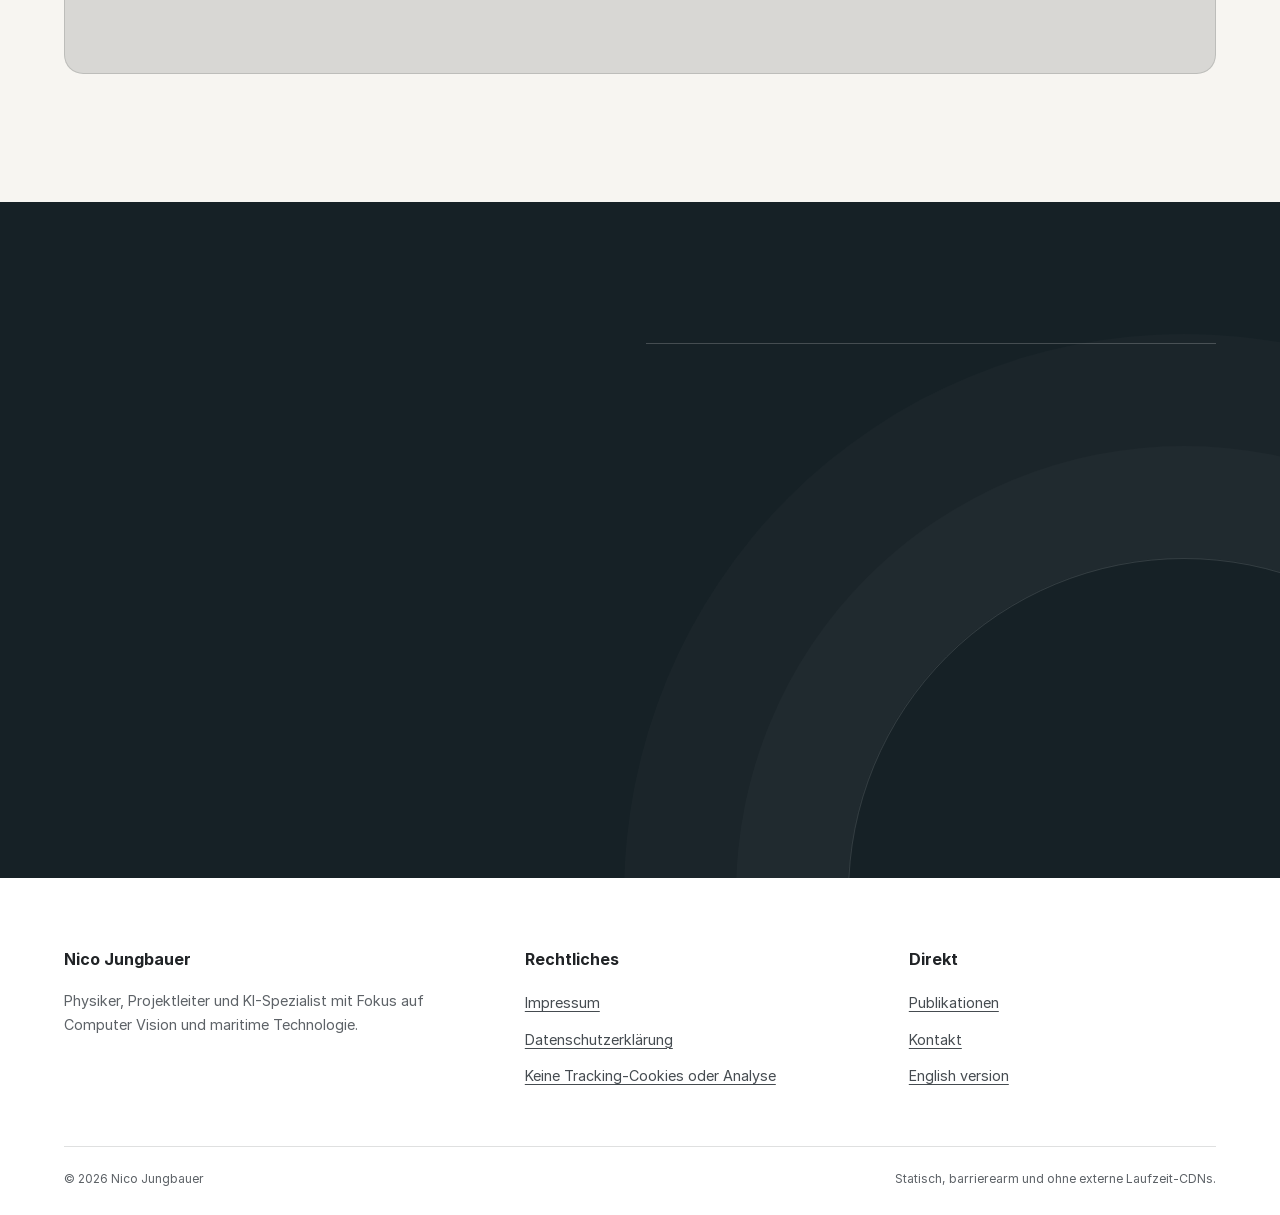
==== commit fbfeeeb3: "Drei Bildmotive dauerhaft weichzeichnen" ====
--- a/index.html
+++ b/index.html
@@ -48,7 +48,7 @@
       type="image/webp"
       media="(min-width: 769px)"
     >
-    <link rel="stylesheet" href="assets/css/styles.css?v=20260809-carrd">
+    <link rel="stylesheet" href="assets/css/styles.css?v=20260809-blur">
     <script src="assets/js/main.js?v=20260809-carrd" defer></script>
     <title>Nico Jungbauer | Physiker, Projektleiter &amp; KI-Spezialist</title>
   </head>
--- a/assets/css/styles.css
+++ b/assets/css/styles.css
@@ -935,6 +935,11 @@
 .js .reveal.is-visible {
   opacity: 1;
   transform: none;
+}
+
+.panel-media--focus-reveal {
+  filter: blur(0.25rem);
+  transform: scale(1.015);
 }
 
 .js .panel-media--focus-reveal::after {
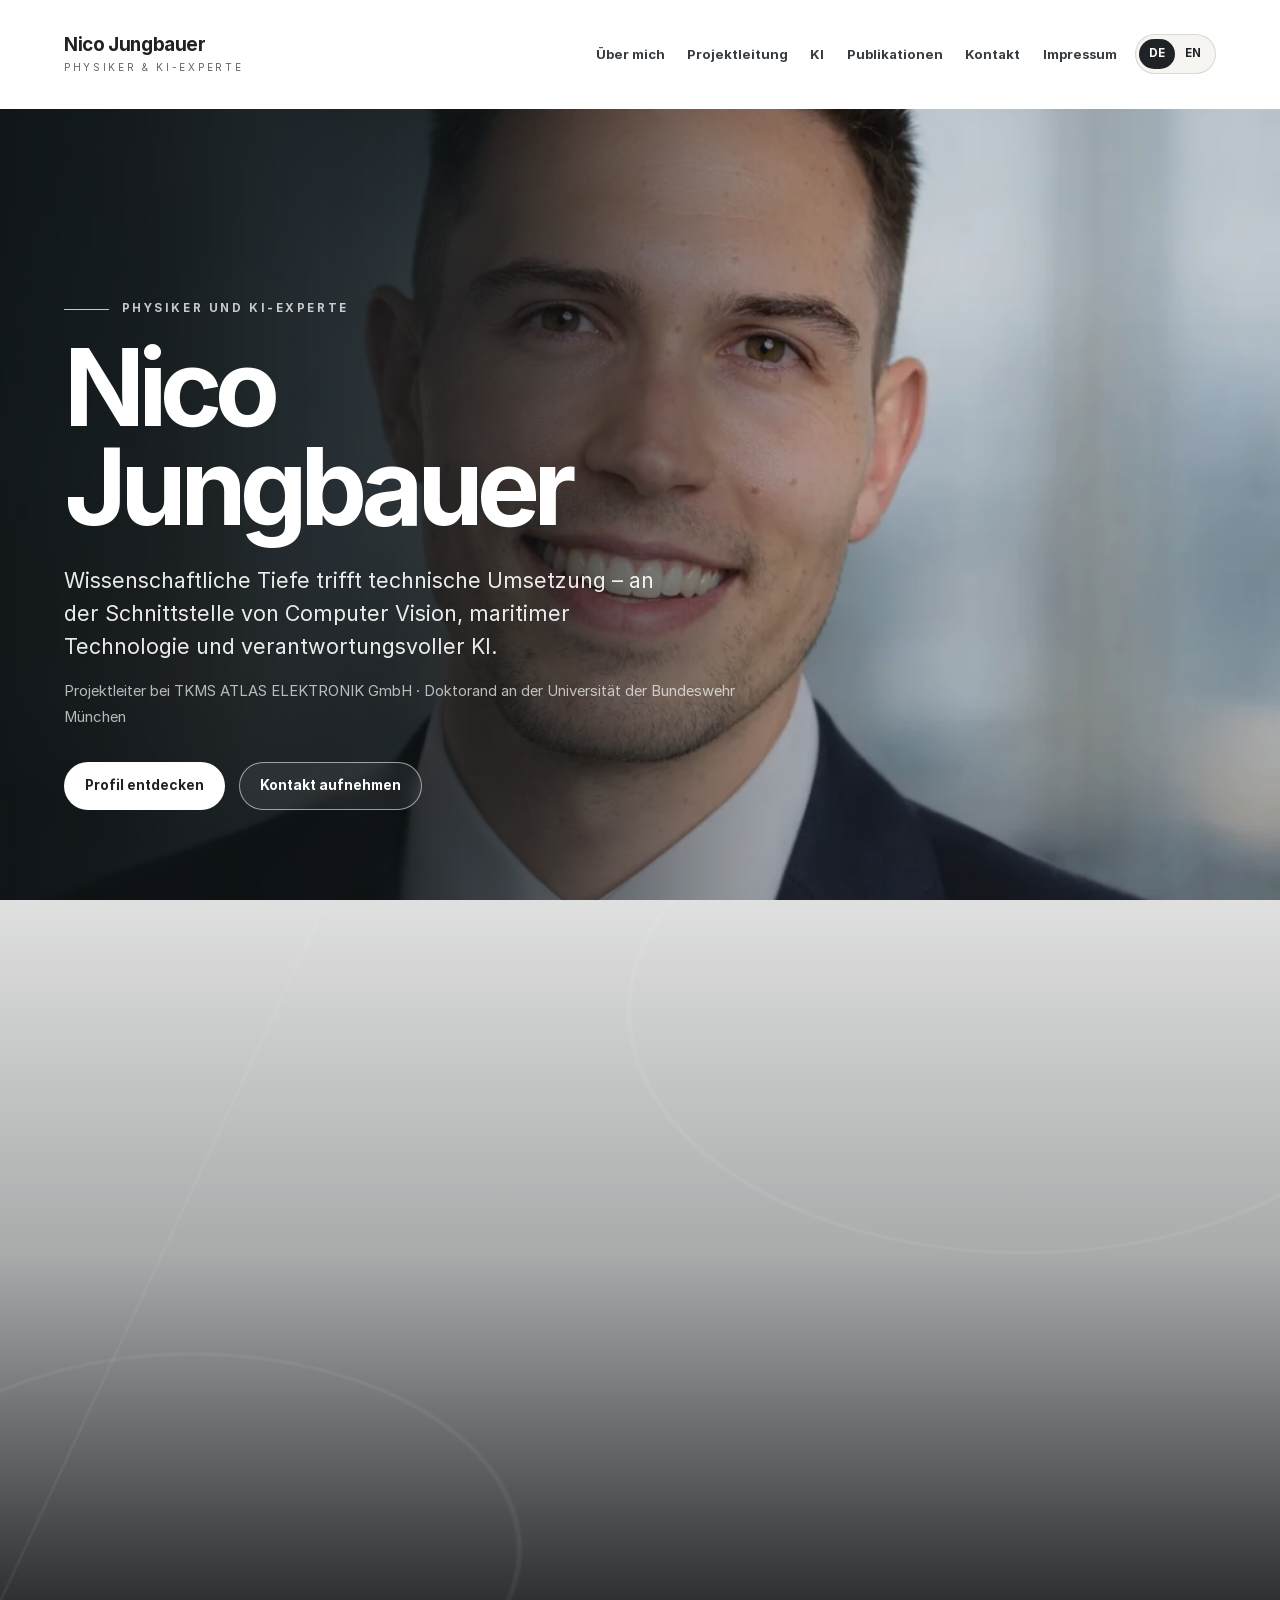
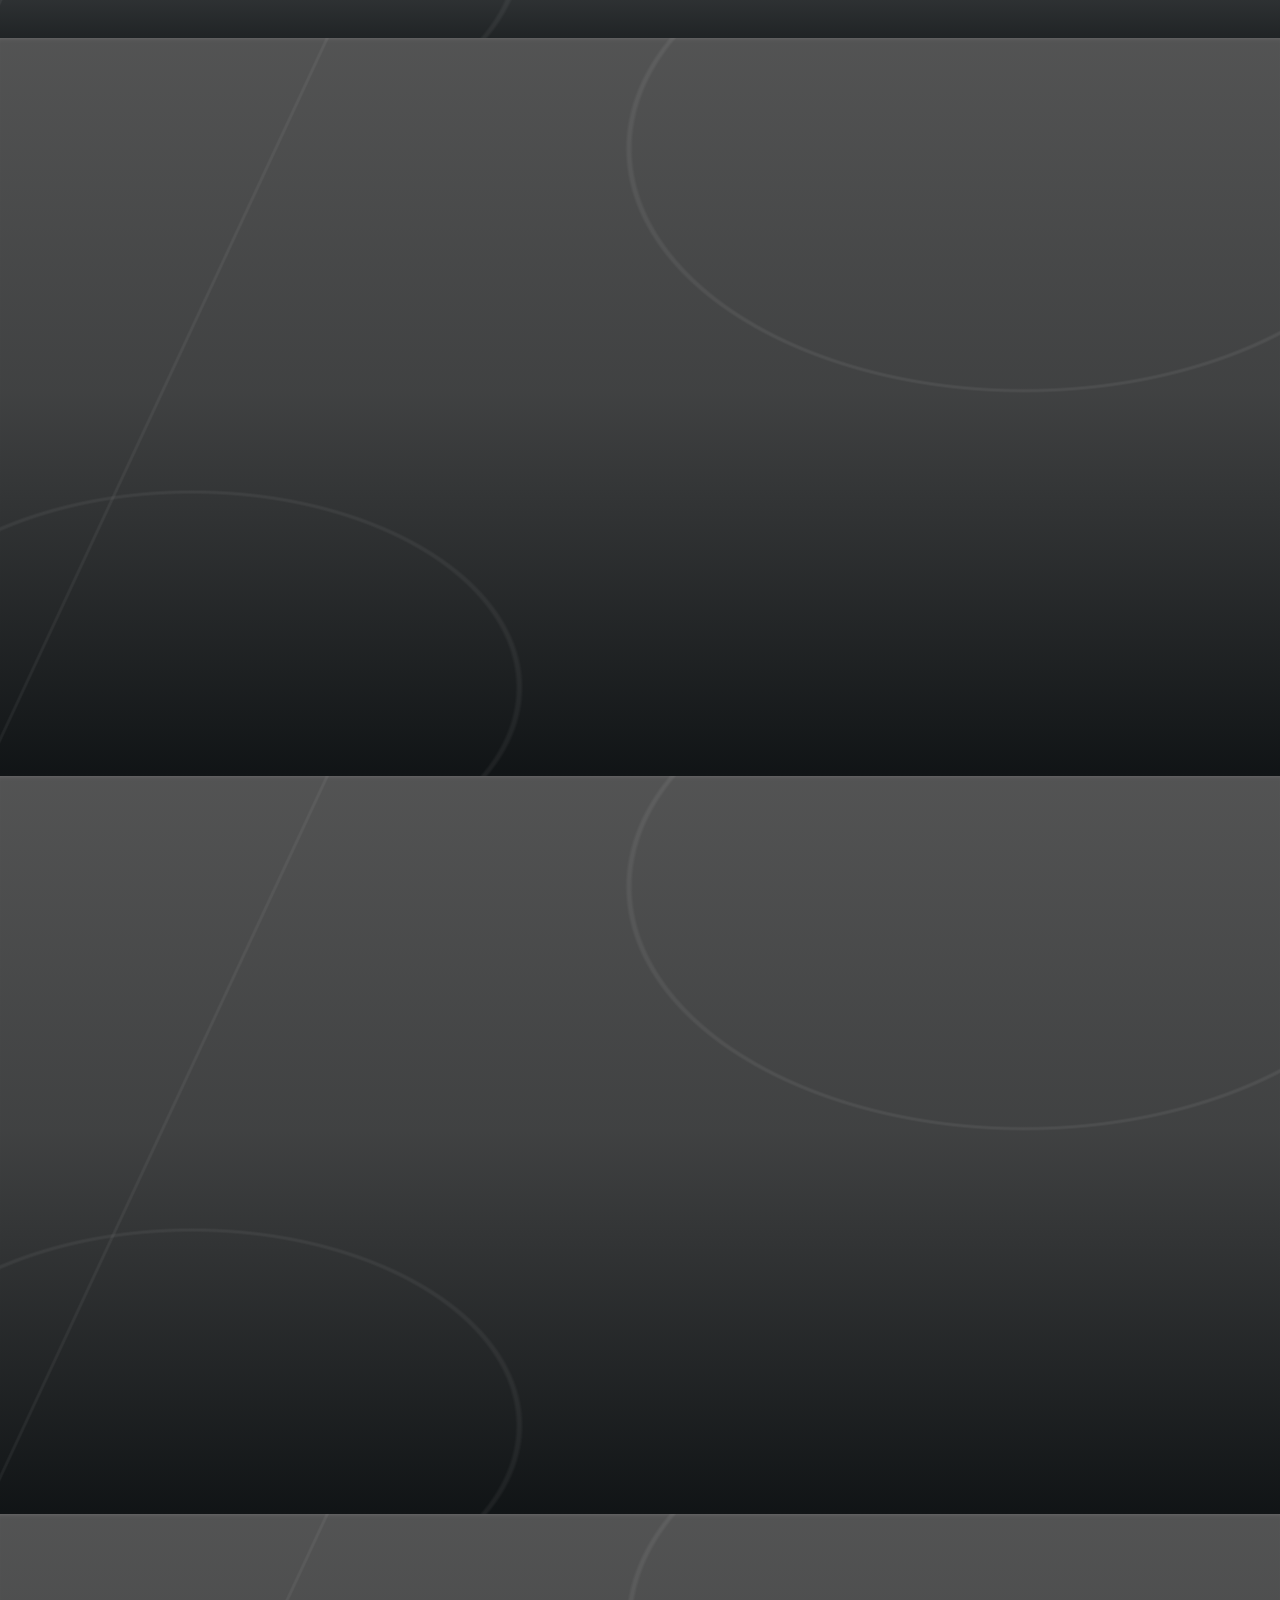
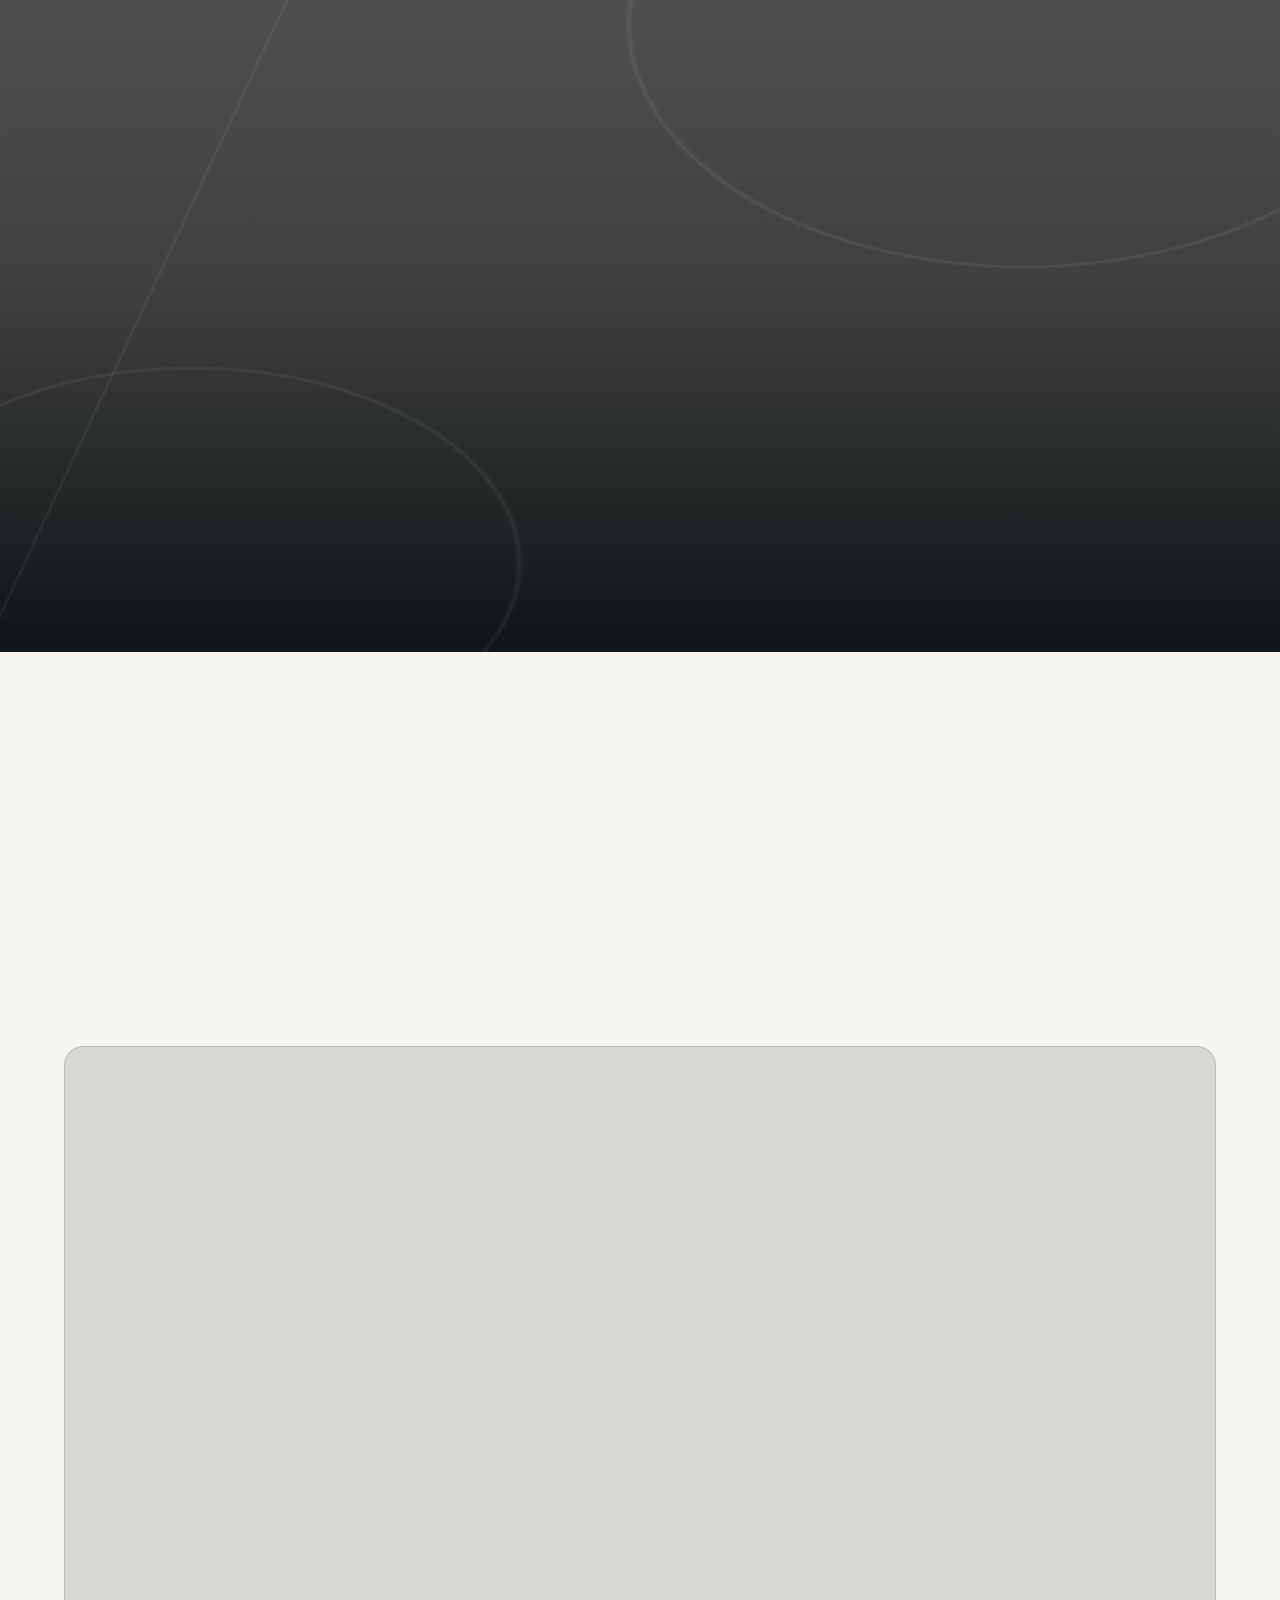
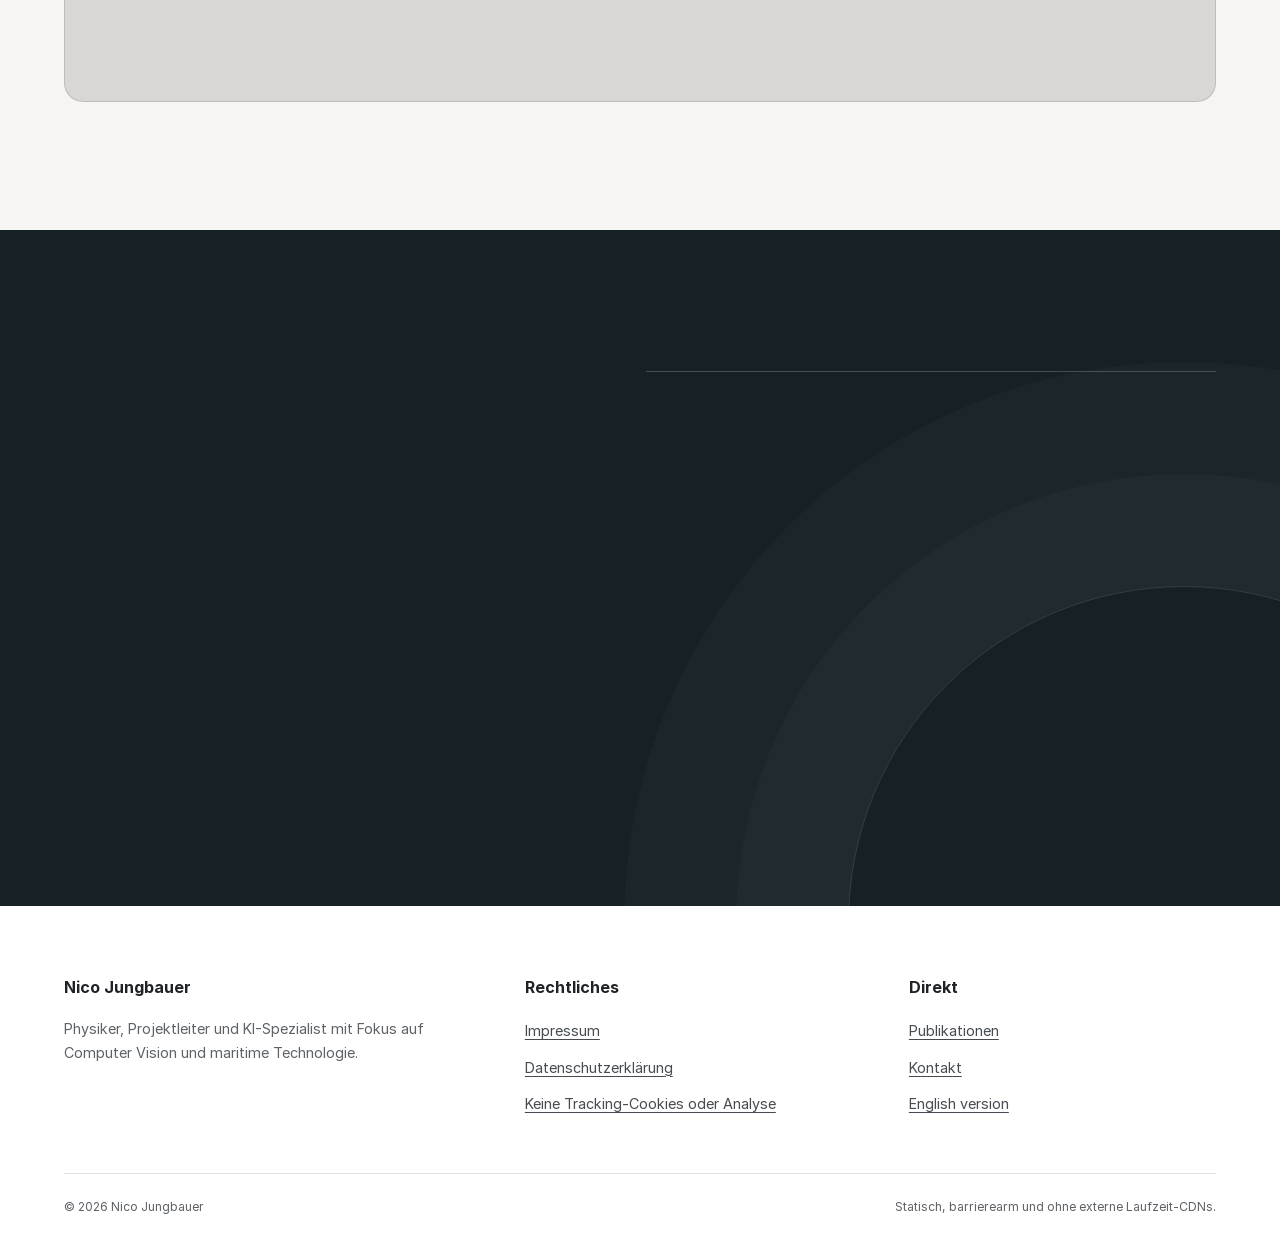
==== commit d1436b7b: "Update profile and five pending patent applications" ====
--- a/index.html
+++ b/index.html
@@ -48,7 +48,7 @@
       type="image/webp"
       media="(min-width: 769px)"
     >
-    <link rel="stylesheet" href="assets/css/styles.css?v=20260809-blur">
+    <link rel="stylesheet" href="assets/css/styles.css?v=20261030-publications">
     <script src="assets/js/main.js?v=20260809-carrd" defer></script>
     <title>Nico Jungbauer | Physiker, Projektleiter &amp; KI-Spezialist</title>
   </head>
@@ -154,8 +154,9 @@
             <p class="section-index">01 · Profil</p>
             <h2 class="panel-title" id="about-title">Über mich</h2>
             <p class="panel-text">
-              Projektleiter bei TKMS ATLAS ELEKTRONIK GmbH · Doktorand an der Universität der
-              Bundeswehr München im Bereich Computer Vision.
+              Mein Schwerpunkt liegt auf der Leitung interdisziplinärer Forschungsprojekte und
+              der Entwicklung maritimer KI-Systeme – von der technischen Konzeption bis zur
+              Koordination von Teams und Projektpartnern.
             </p>
           </div>
         </div>
@@ -274,14 +275,24 @@
 
           <div class="publication-grid reveal">
             <article class="publication-card">
-              <span class="publication-card__type">Patente</span>
-              <h3 class="publication-card__title">Vier Patentanmeldungen eingereicht</h3>
+              <span class="publication-card__type">Patentanmeldungen</span>
+              <h3 class="publication-card__title">Fünf Patentanmeldungen eingereicht</h3>
               <div class="publication-card__meta">
-                <span>
-                  Maßgeblicher eigener Erfindungsbeitrag zu allen vier; zwei zugrunde liegende
-                  Erfindungen eigenständig entwickelt · noch nicht erteilt
-                </span>
+                <span>Alle fünf anhängig, noch nicht erteilt · zwei als Alleinerfinder</span>
               </div>
+              <details class="patent-details">
+                <summary>Themen der fünf Anmeldungen</summary>
+                <ul>
+                  <li>Autonomes Unterwasserfahrzeug zur Objektdetektion und -identifikation
+                    (mit L. Daibert)</li>
+                  <li>Signalverarbeitungseinheit zur Objektklassifikation (Alleinerfinder)</li>
+                  <li>Verfahren und Vorrichtung zur maritimen Objektklassifikation
+                    (Alleinerfinder)</li>
+                  <li>Assistenzsystem zur Risikobewertung teilautonomer Wasserfahrzeuge
+                    (mit M. Tepe)</li>
+                  <li><span lang="en">AI weighted Training</span> (mit M. El Yahyaoui)</li>
+                </ul>
+              </details>
             </article>
 
             <a
@@ -295,7 +306,8 @@
                 Maritime vision datasets for autonomous navigation: A comparative analysis
               </h3>
               <div class="publication-card__meta">
-                <span>Maritime Technology and Research</span>
+                <span>N. Jungbauer, H. Huang, H. Mayer<br>
+                  Maritime Technology and Research 7(4), 277976 · 2025</span>
                 <span class="publication-card__arrow" aria-hidden="true">↗</span>
               </div>
               <span class="visually-hidden">Öffnet in einem neuen Tab</span>
@@ -313,7 +325,8 @@
                 Perturbations for Maritime Object Detection
               </h3>
               <div class="publication-card__meta">
-                <span>GCPR / VMV</span>
+                <span>N. Jungbauer et al.<br>
+                  GCPR 2026 · Main Track · zur Veröffentlichung angenommen</span>
                 <span class="publication-card__arrow" aria-hidden="true">↗</span>
               </div>
               <span class="visually-hidden">Öffnet in einem neuen Tab</span>
--- a/assets/css/styles.css
+++ b/assets/css/styles.css
@@ -614,6 +614,27 @@
   font-size: 1.35rem;
   line-height: 1;
   transition: transform 180ms ease;
+}
+
+.patent-details {
+  margin-top: 1.2rem;
+  color: var(--ink-soft);
+  font-size: 0.88rem;
+}
+
+.patent-details summary {
+  color: var(--accent);
+  font-weight: 700;
+  cursor: pointer;
+}
+
+.patent-details ul {
+  margin: 1rem 0 0;
+  padding-left: 1.2rem;
+}
+
+.patent-details li + li {
+  margin-top: 0.65rem;
 }
 
 a.publication-card:hover .publication-card__arrow {
